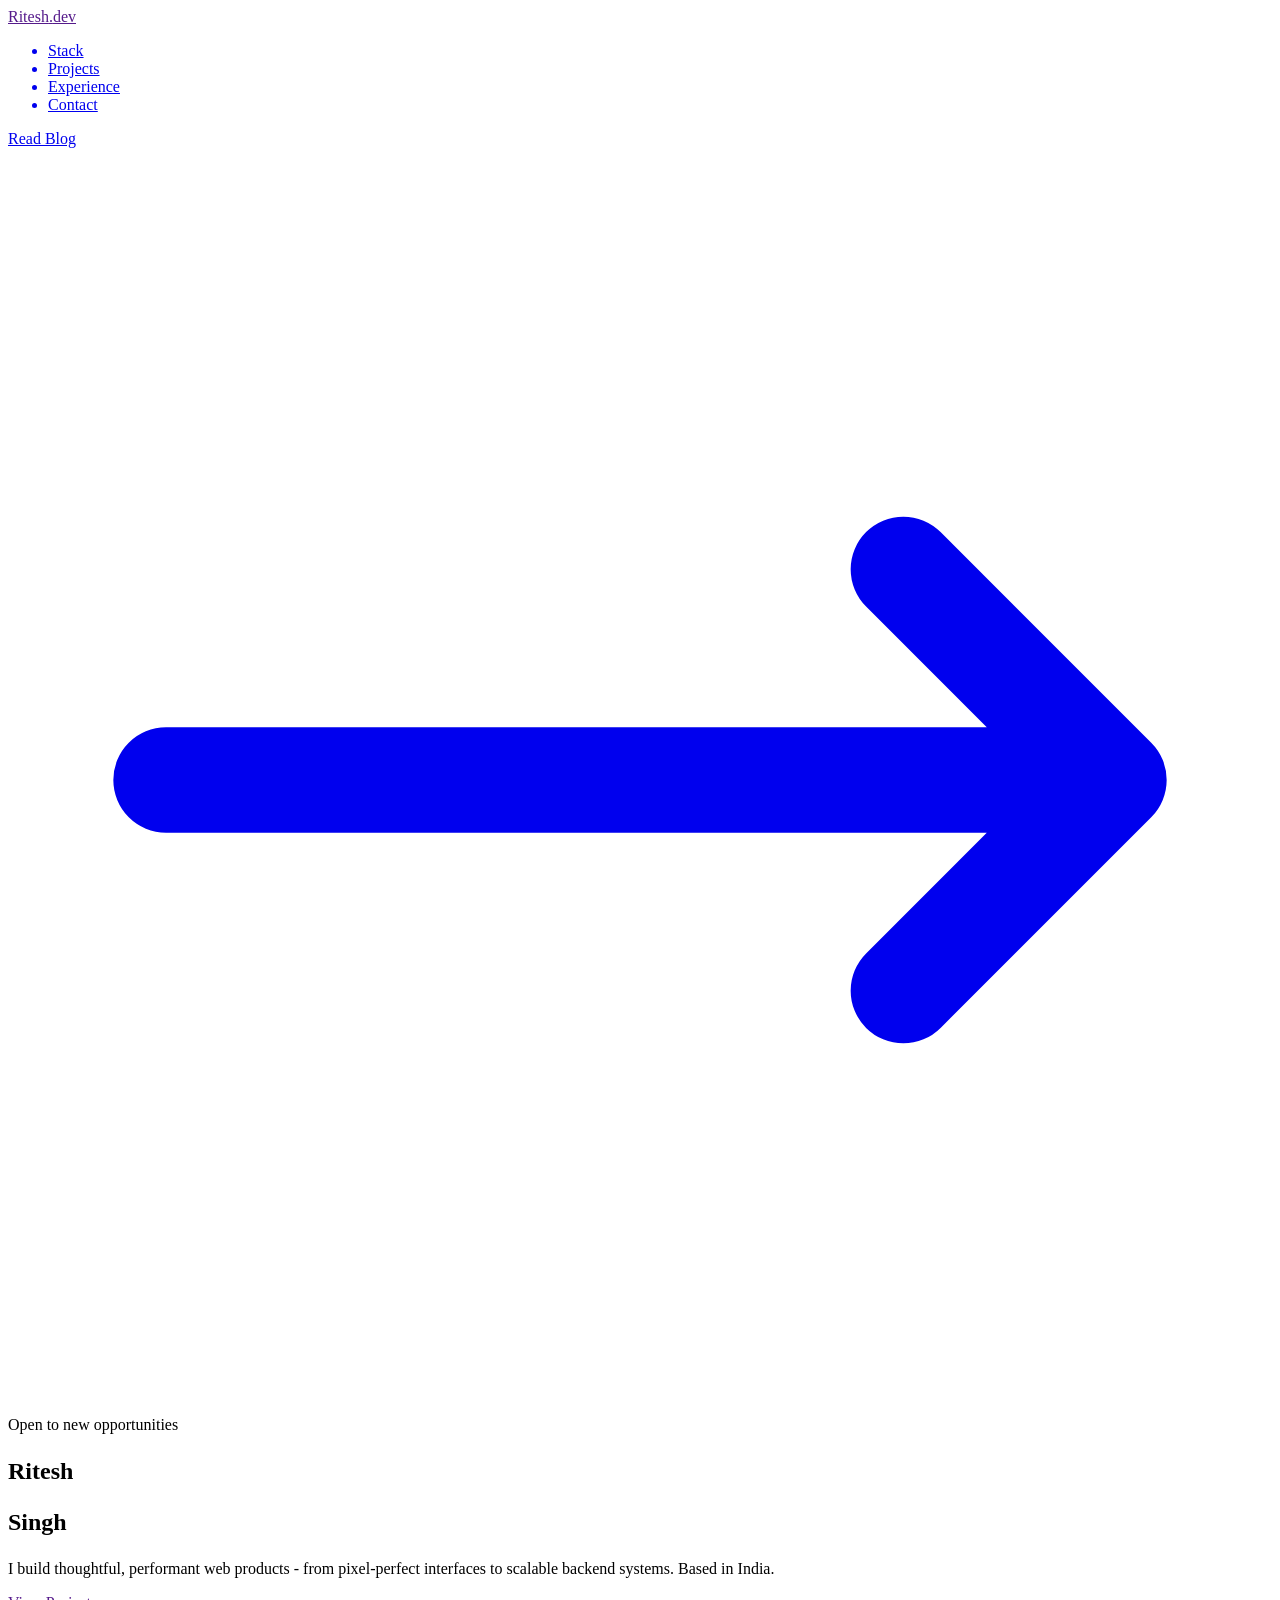
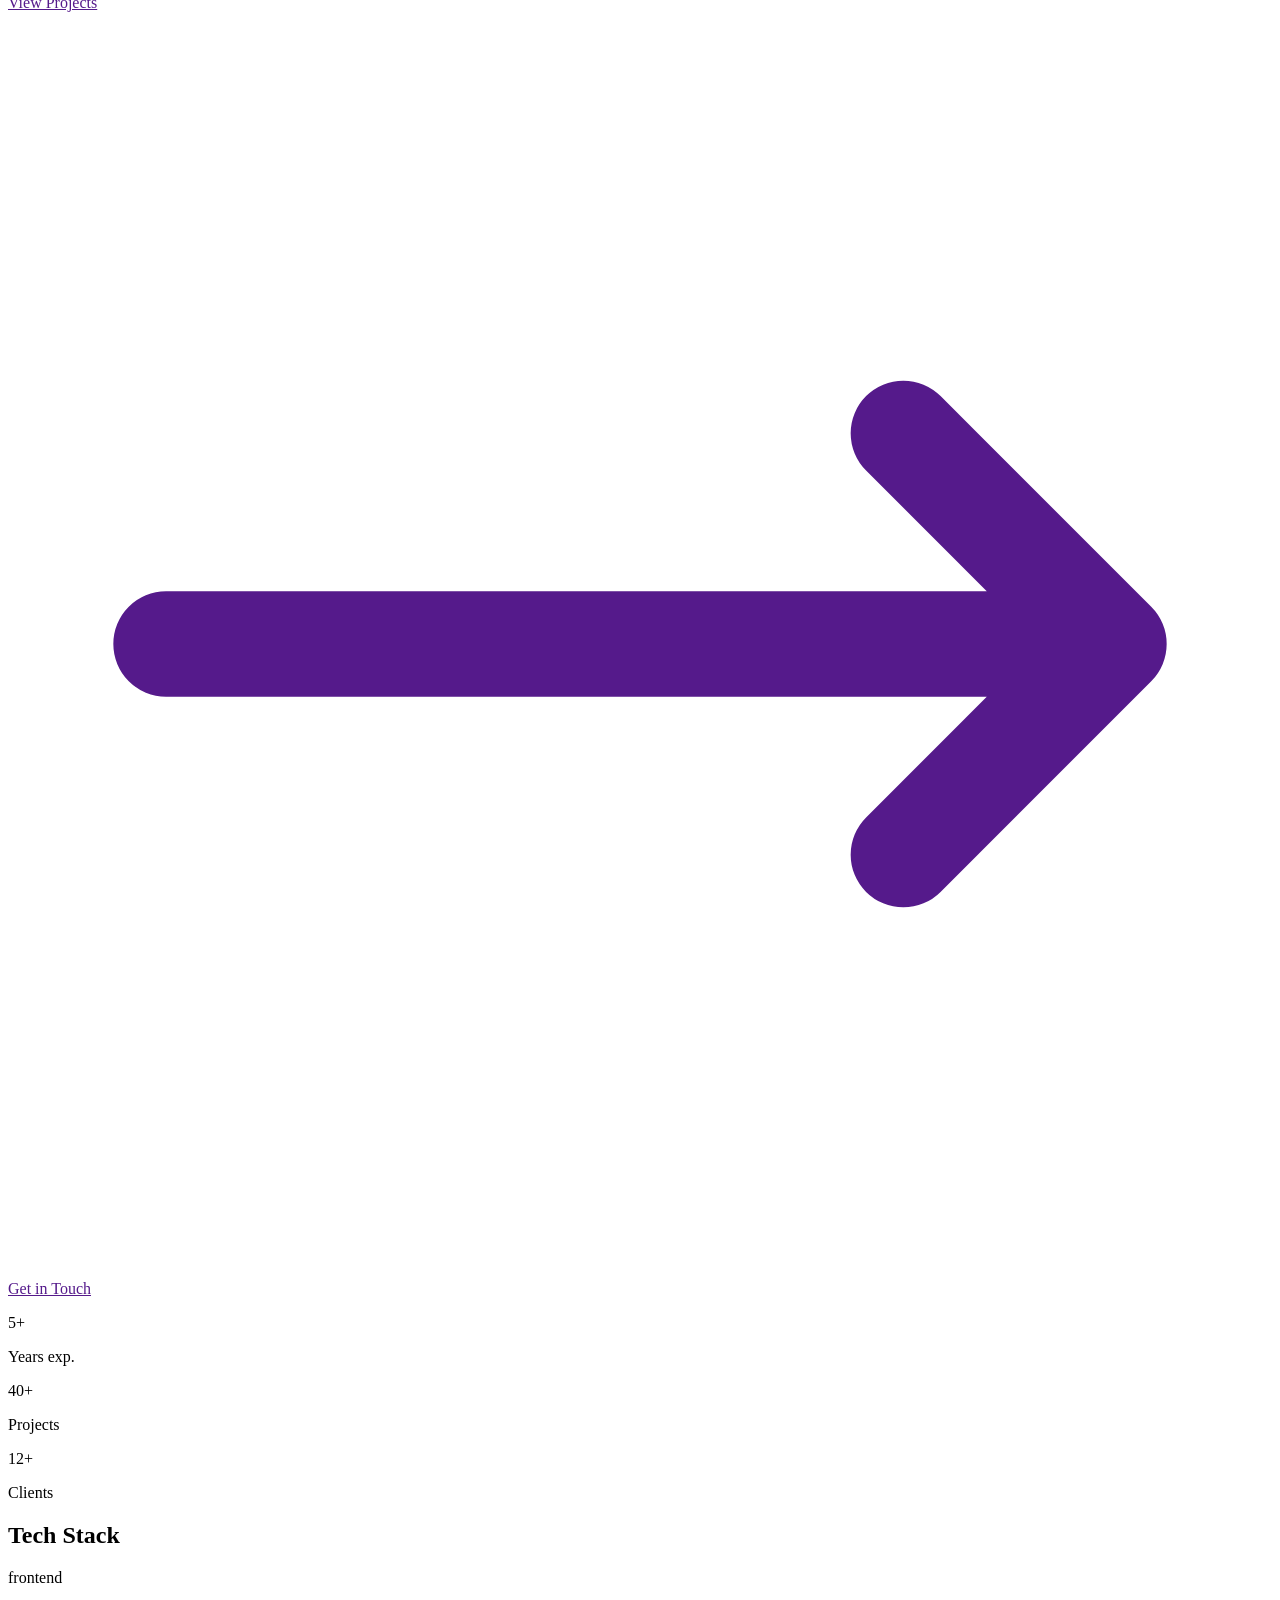
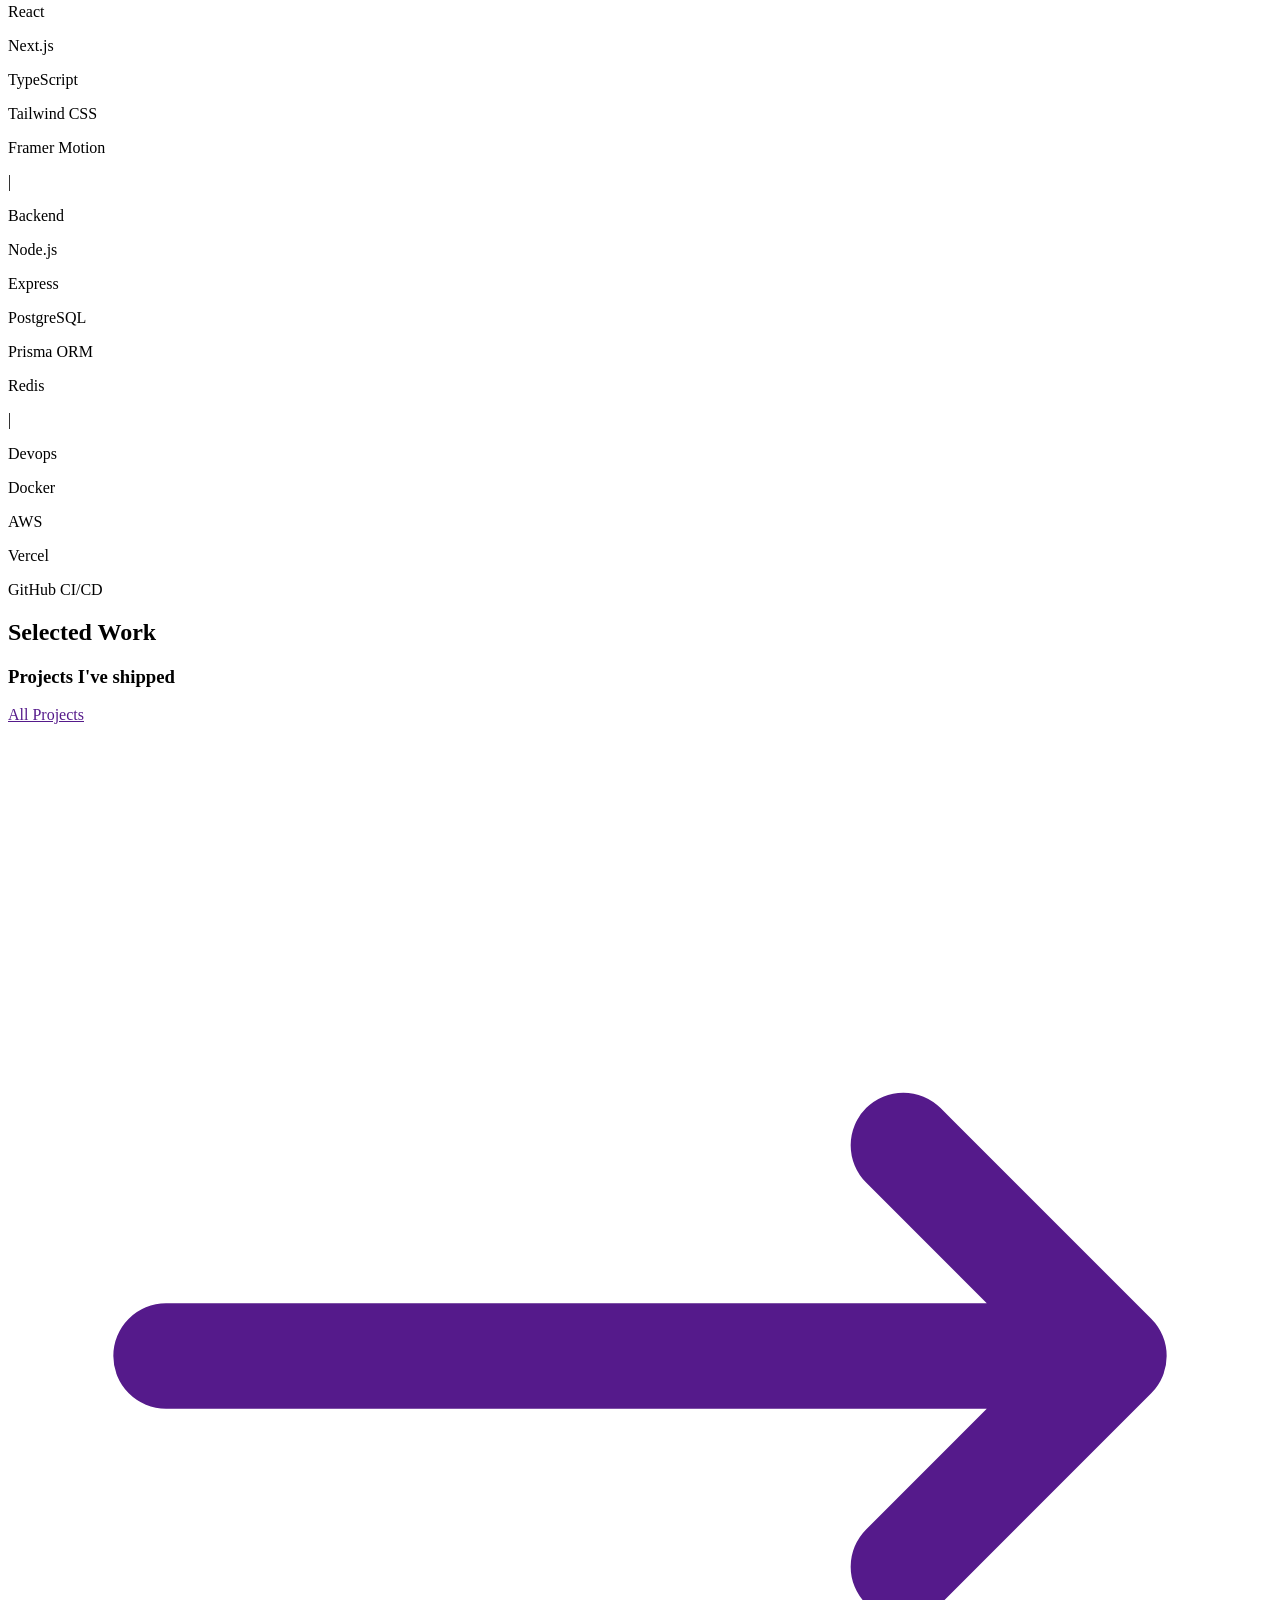
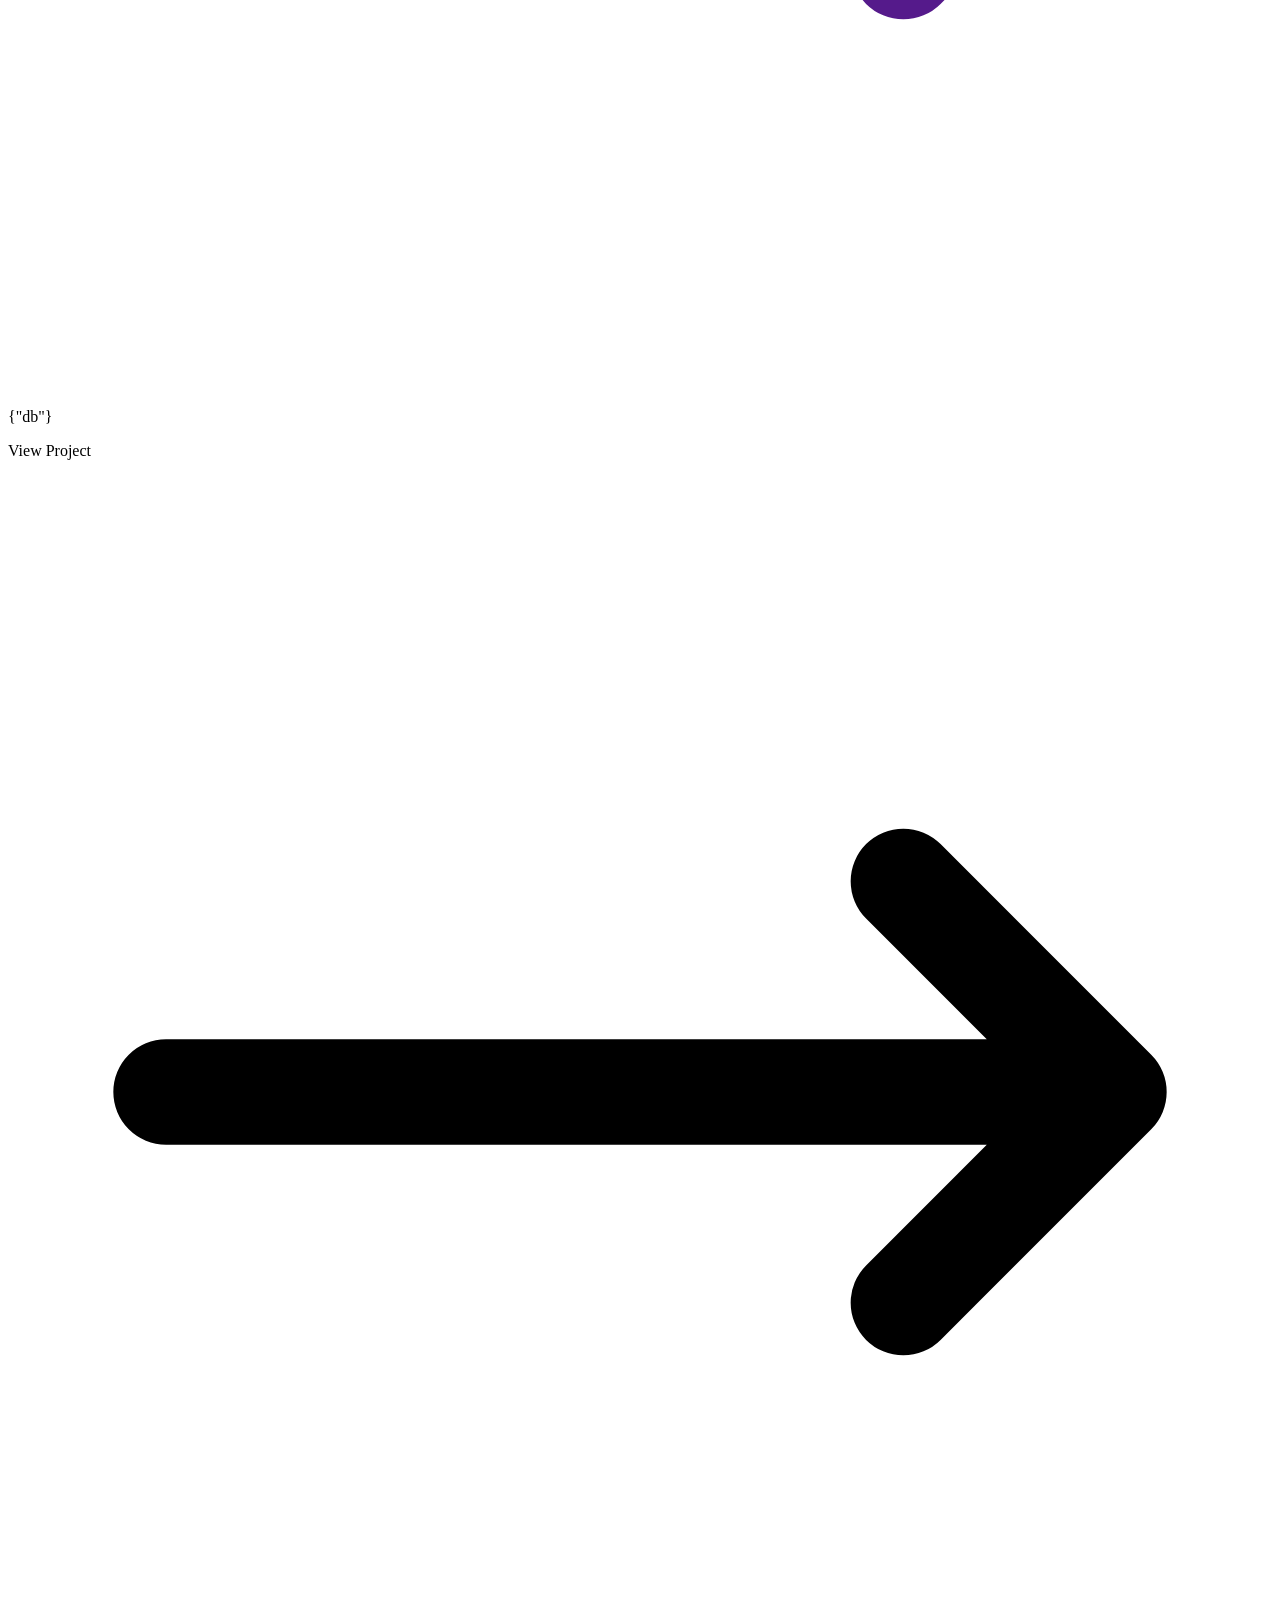
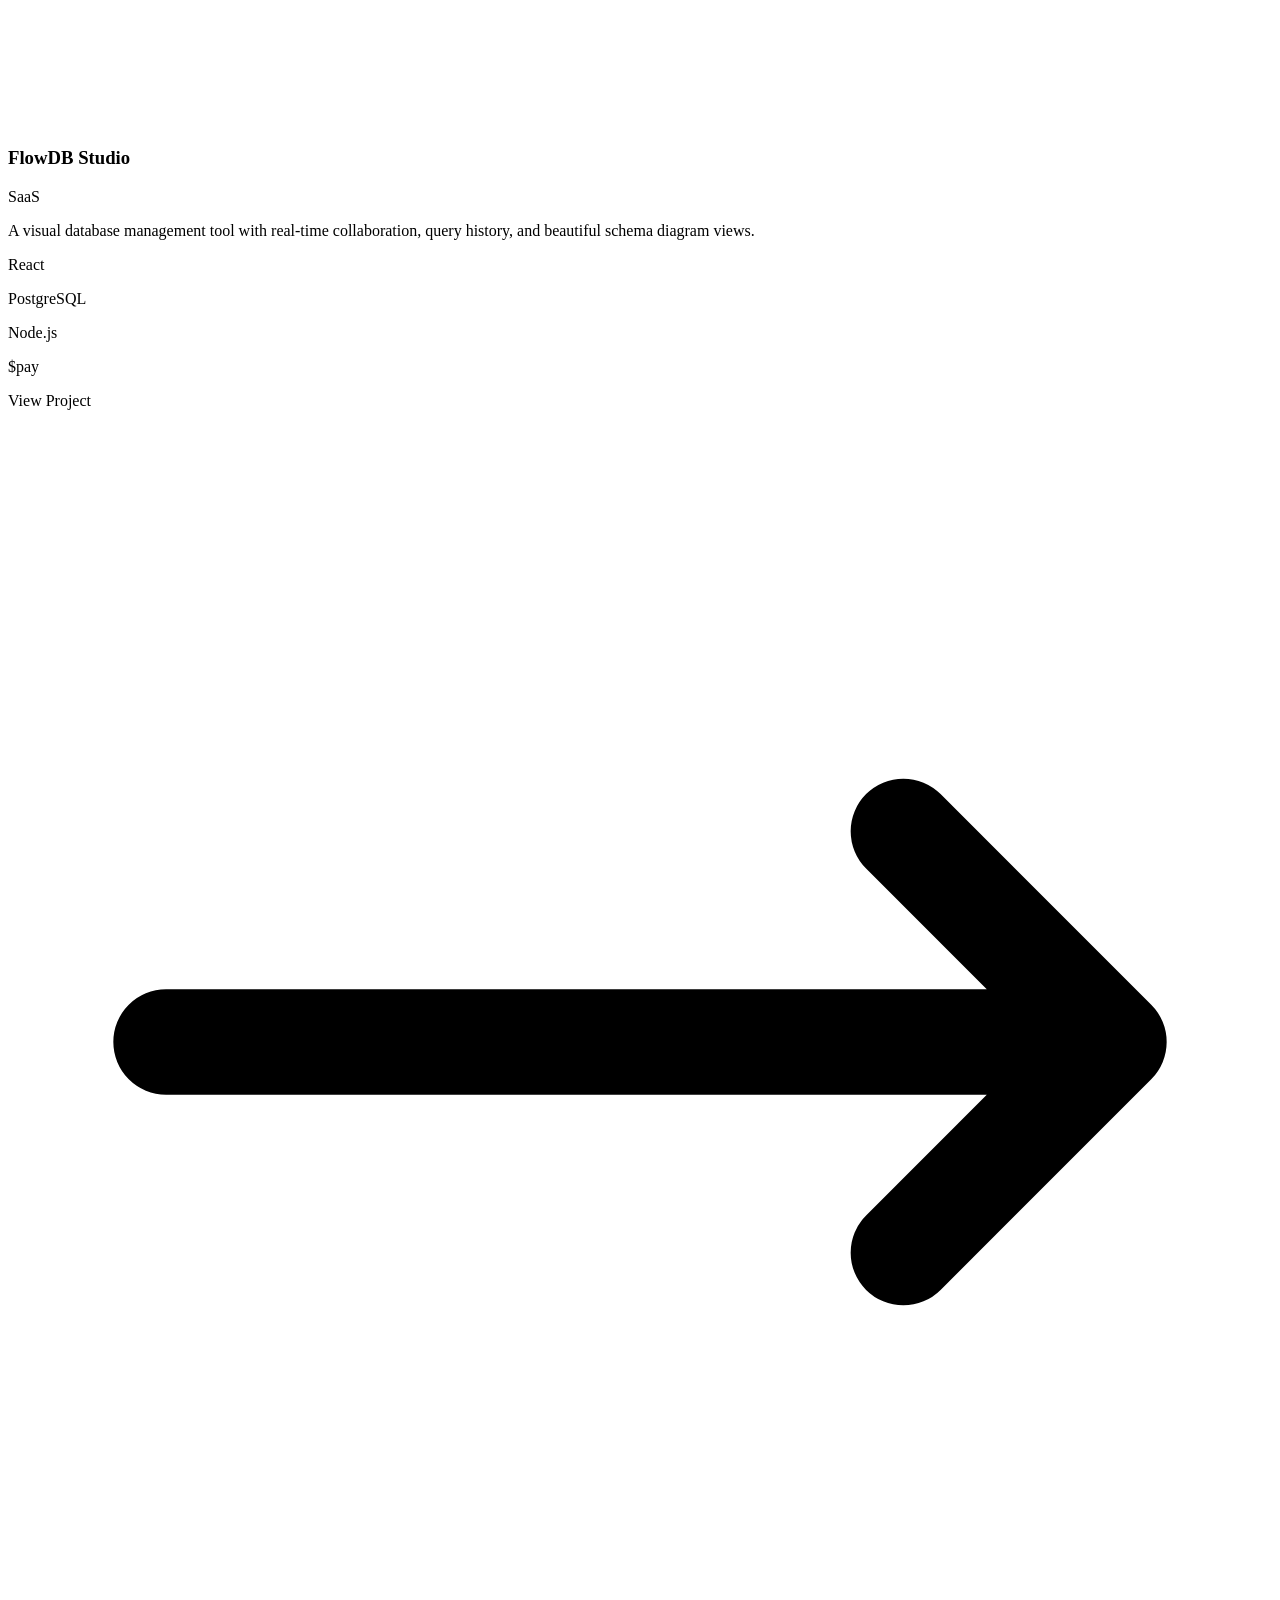
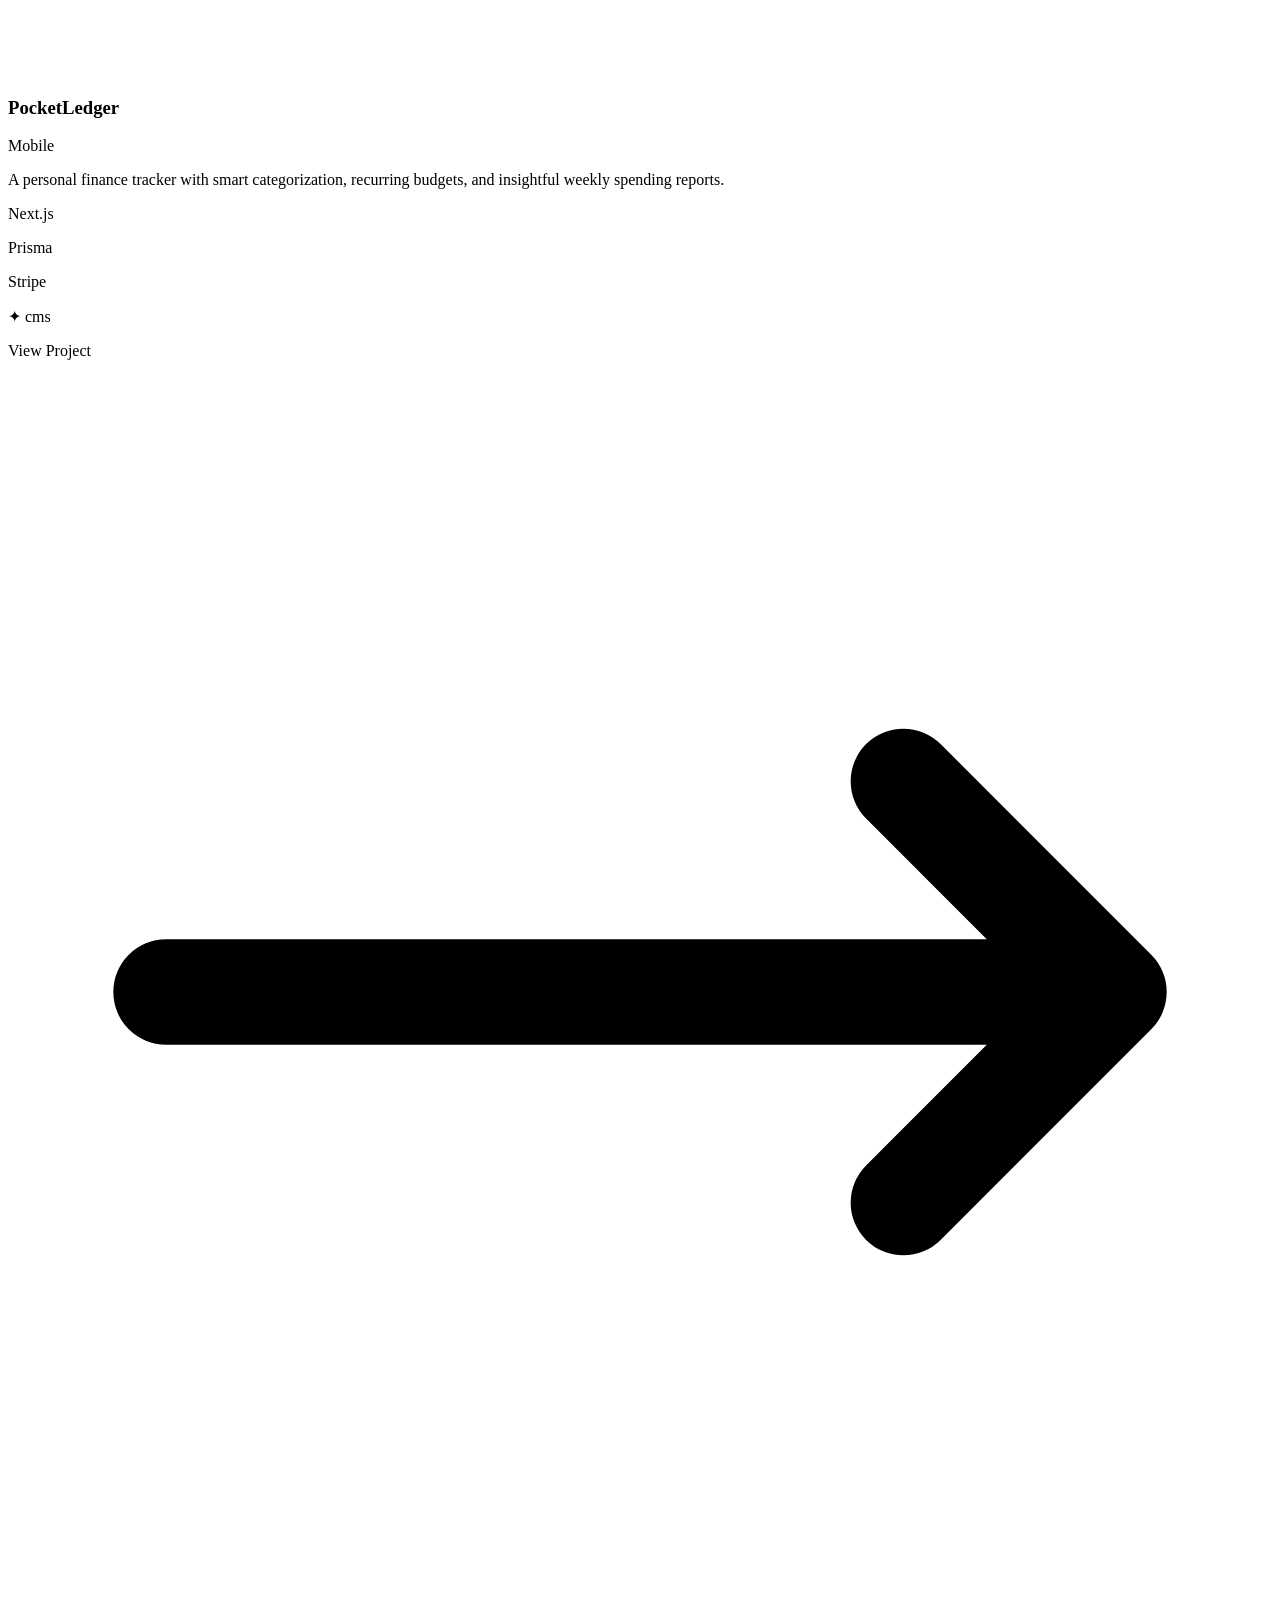
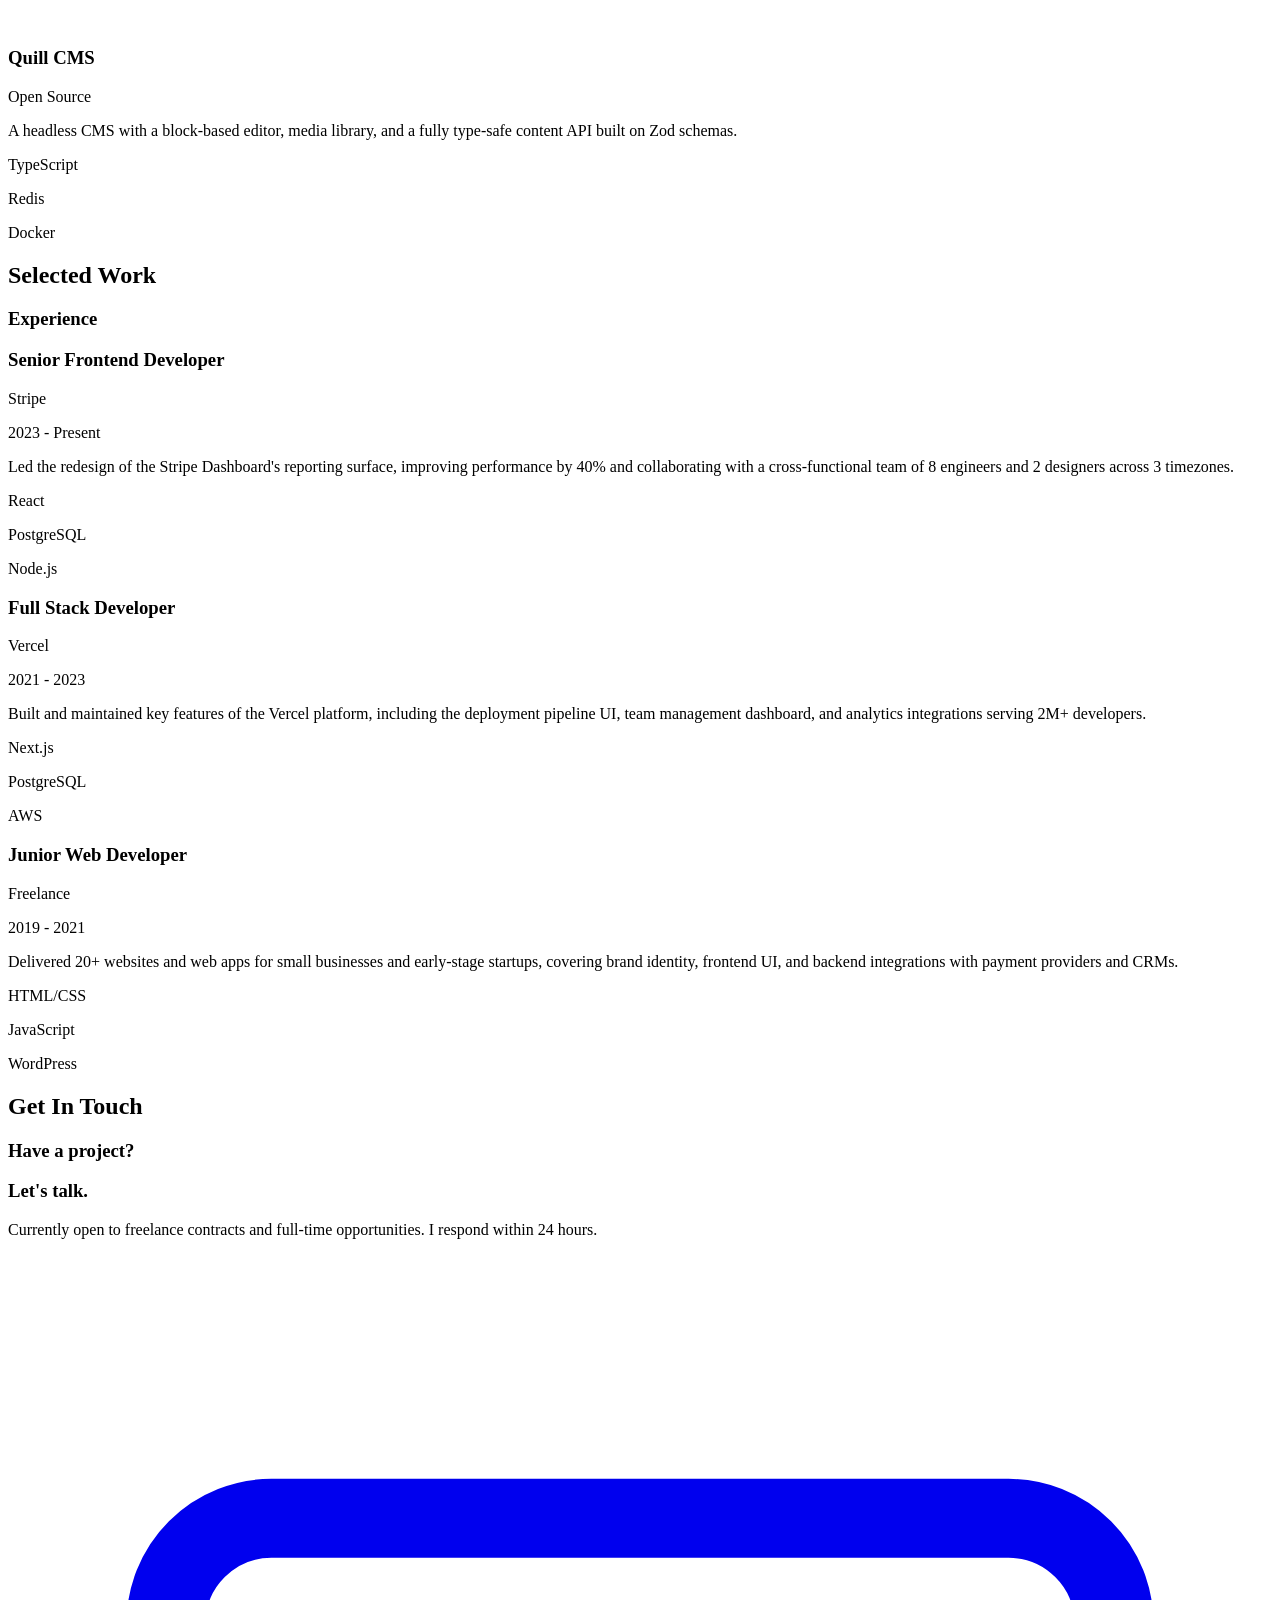
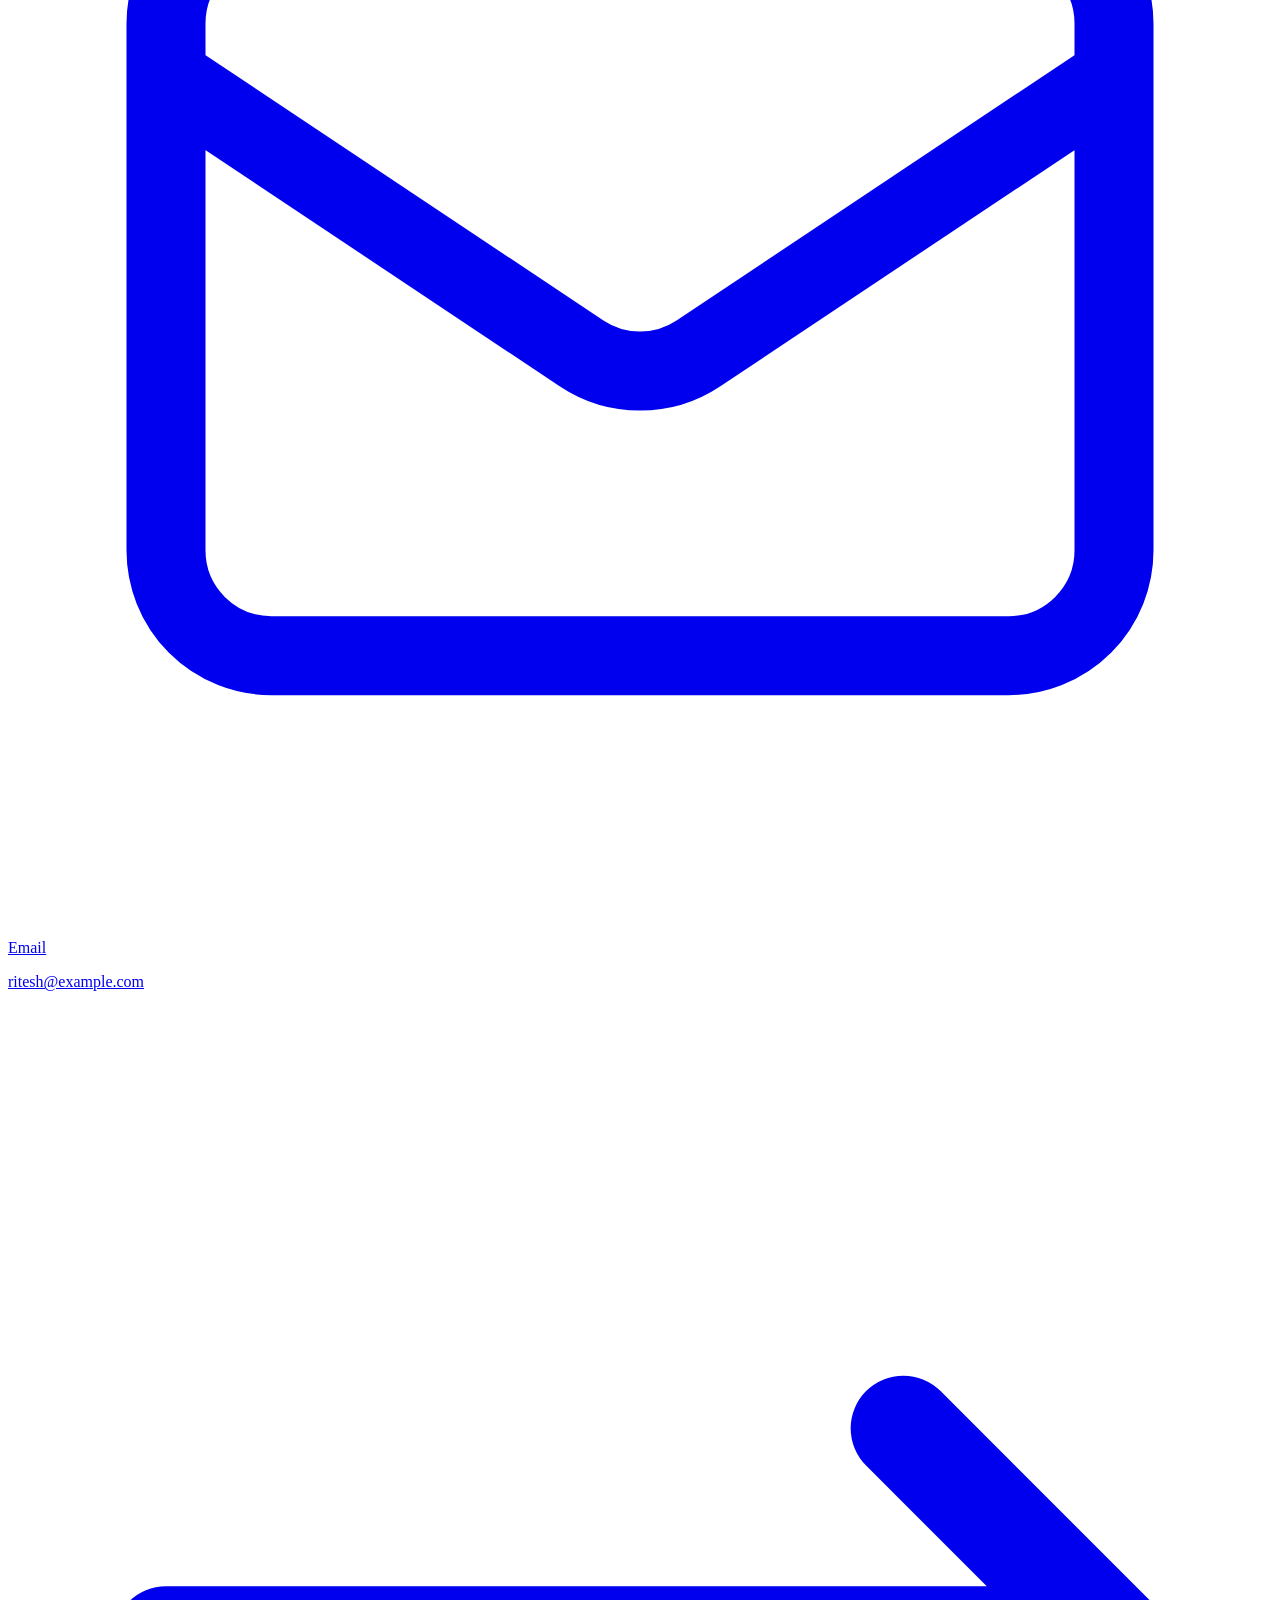
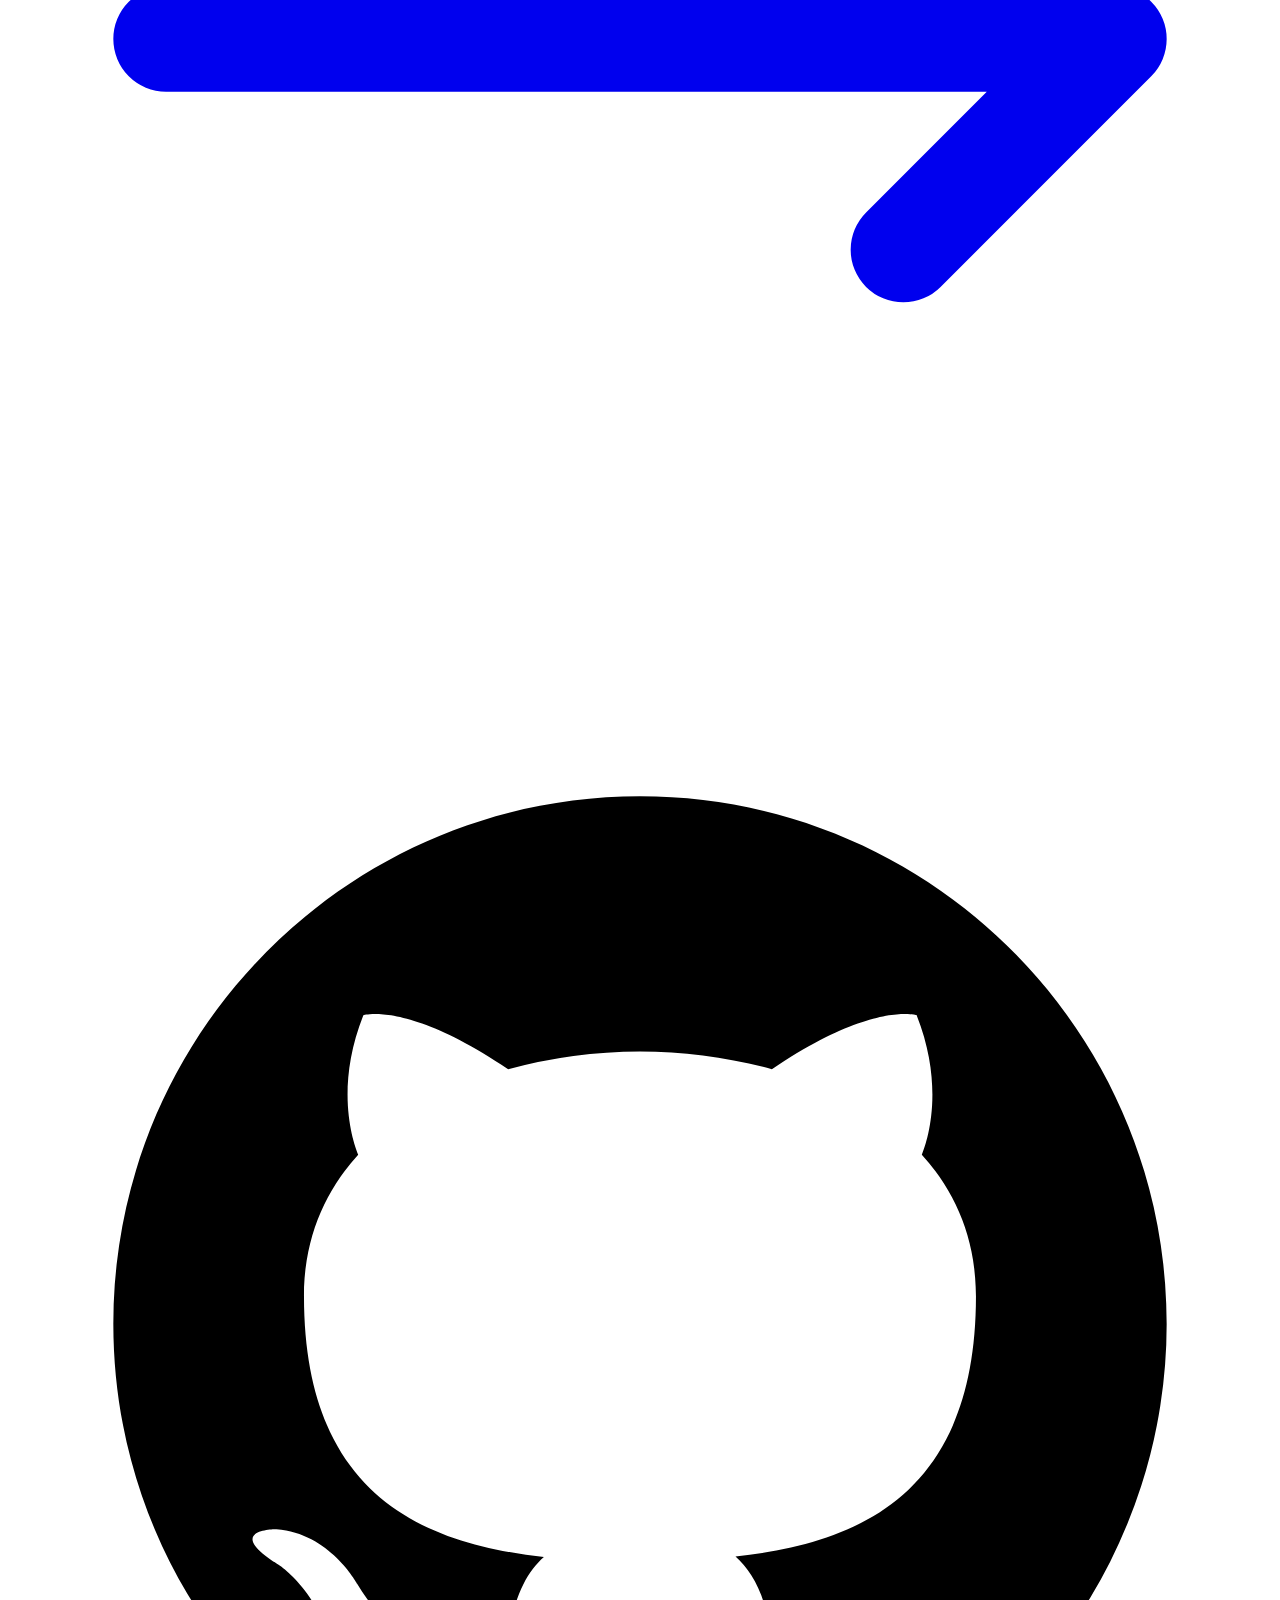
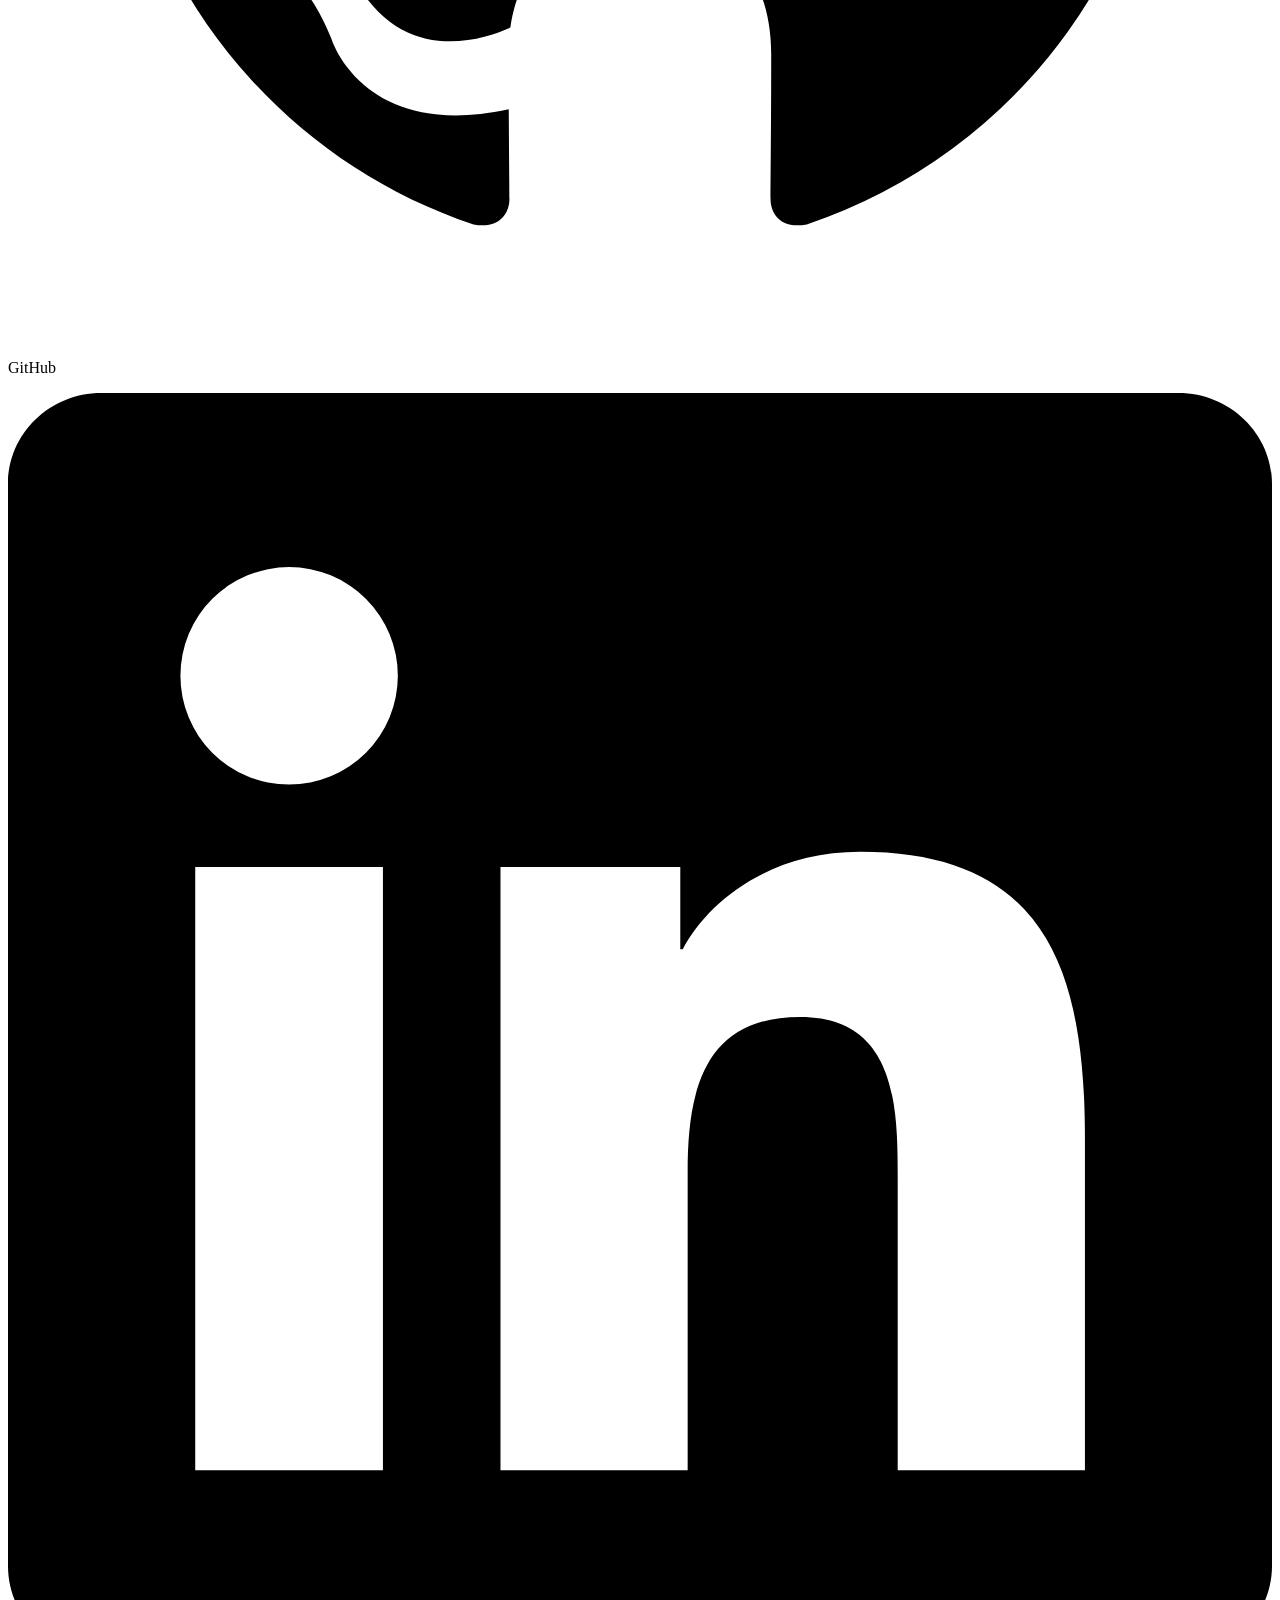
==== index.html @ caf2816a "dynamic porfolio" ====
<!DOCTYPE html>
<html1 lang="en">

    <head>
        <meta charset="UTF-8">
        <meta name="viewport" content="width=device-width, initial-scale=1.0">
        <title>Document</title>
        <link rel="stylesheet" href="output.css">
    </head>

    <body>
        <header class="border-b border-(--border-subtle) fixed inset-x-0 bg-(--navbar-bg) backdrop-blur-xs z-10">
            <nav class="flex justify-between max-w-6xl mx-auto px-6 items-center h-16">
                <a href="">Ritesh<span class="text-amber-400 text-xl">.</span>dev</a>
                <ul class="hidden md:flex items-center gap-6 text-sm text-(--text-3)">
                    <a href="#tech-stack">
                        <li class="cursor-pointer hover:text-(--text-1) transition-all duration-200">Stack</li>
                    </a>
                    <a href="#projects">
                        <li class="cursor-pointer hover:text-(--text-1) transition-all duration-200">Projects</li>
                    </a>
                    <a href="#experience">
                        <li class="cursor-pointer hover:text-(--text-1) transition-all duration-200">Experience</li>
                    </a>
                    <a href="#contact">
                        <li class="cursor-pointer hover:text-(--text-1) transition-all duration-200">Contact</li>
                    </a>

                </ul>

                <a href="blog.html"
                    class="flex items-center text-sm gap-2 text-(--accent) border border-(--accent-border) px-4 py-1.5 rounded-full hover:bg-(--accent-dim) hover:border-(--accent) transition-all duration-200">
                    Read Blog <svg class="w-3.5 h-3.5" fill="none" stroke="currentColor" viewBox="0 0 24 24">
                        <path stroke-linecap="round" stroke-linejoin="round" stroke-width="2"
                            d="M17 8l4 4m0 0l-4 4m4-4H3" />
                    </svg>
                </a>
            </nav>
        </header>

        <section class="min-h-screen pt-16 flex flex-col justify-center items-center">
            <div class="max-w-6xl mx-auto px-6 text-white w-full">

                <div
                    class="inline-flex items-center gap-2 border border-(--border) px-4 py-2 rounded-full text-xs text-(--text-3) mb-10 animate-fade-in-up">
                    <span class="inline-block h-2 w-2 bg-green-400 rounded-full animate-pulse "></span>
                    Open to new opportunities
                </div>

                <h1 class="font-serif text-6xl md:text-8xl lg:text-[7rem] font-bold mb-10 animate-fade-in-up-1">
                    <p class="text-(--text-1)">Ritesh</p>
                    <p class="text-(--text-4)">Singh</p>
                </h1>

                <p class="text-(--text-2) text-lg md:text-xl max-w-xl mb-10 animate-fade-in-up-2">I build thoughtful,
                    performant web products
                    -
                    from pixel-perfect interfaces to scalable backend
                    systems. Based in India.</p>


                <div class="flex gap-5 items-center mb-15 animate-fade-in-up-2">
                    <a href=""
                        class="bg-amber-400 hover:bg-amber-300 text-black text-sm font-medium rounded-full px-6 py-3 flex items-center gap-2 transition-all duration-200">View
                        Projects
                        <svg class="w-3.5 h-3.5" fill="none" stroke="currentColor" viewBox="0 0 24 24">
                            <path stroke-linecap="round" stroke-linejoin="round" stroke-width="2"
                                d="M17 8l4 4m0 0l-4 4m4-4H3" />
                        </svg>
                    </a>
                    <a href="" class=" rounded-full px-6 py-3 border border-(--border) text-(--text-2) text-sm">Get in
                        Touch</a>
                </div>

                <div class="border-t border-(--border) grid grid-cols-3 pt-10 gap-10 max-w-xs animate-fade-in-up-3">
                    <div>
                        <p class="text-3xl font-semibold mb-1 text-(--text-1)">5+</p>
                        <p class="text-xs text-(--text-3)">Years exp.</p>
                    </div>
                    <div>
                        <p class="text-3xl font-semibold mb-1 text-(--text-1)">40+</p>
                        <p class="text-xs text-(--text-3)">Projects</p>
                    </div>
                    <div>
                        <p class="text-3xl font-semibold mb-1 text-(--text-1)">12+</p>
                        <p class="text-xs text-(--text-3)">Clients</p>
                    </div>
                </div>


            </div>
        </section>


        <section id="tech-stack" class="border-t border-(--border) py-20">
            <div class="max-w-6xl mx-auto px-6">
                <h2 class="uppercase text-(--text-3) text-xs tracking-widest mb-4">Tech Stack</h2>

                <div class="flex gap-4 items-center overflow-x-auto pb-5">
                    <p class="text-xs text-(--text-4) text-nowrap">frontend</p>
                    <p
                        class="text-(--text-2) text-sm border border-(--border) px-5 py-2 rounded-full bg-(--surface-solid) hover:text-(--accent) hover:border-(--accent-dim) transition-all duration-200 cursor-default text-nowrap">
                        React</p>
                    <p
                        class="text-(--text-2) text-sm border border-(--border) px-5 py-2 rounded-full bg-(--surface-solid) hover:text-(--accent) hover:border-(--accent-dim) transition-all duration-200 cursor-default text-nowrap">
                        Next.js</p>
                    <p
                        class="text-(--text-2) text-sm border border-(--border) px-5 py-2 rounded-full bg-(--surface-solid) hover:text-(--accent) hover:border-(--accent-dim) transition-all duration-200 cursor-default text-nowrap">
                        TypeScript</p>
                    <p
                        class="text-(--text-2) text-sm border border-(--border) px-5 py-2 rounded-full bg-(--surface-solid) hover:text-(--accent) hover:border-(--accent-dim) transition-all duration-200 cursor-default text-nowrap">
                        Tailwind CSS</p>
                    <p
                        class="text-(--text-2) text-sm border border-(--border) px-5 py-2 rounded-full bg-(--surface-solid) hover:text-(--accent) hover:border-(--accent-dim) transition-all duration-200 cursor-default text-nowrap">
                        Framer Motion</p>
                    <p class="text-xs text-(--text-4)">|</p>
                    <p class="text-xs text-(--text-4)">Backend</p>
                    <p
                        class="text-(--text-2) text-sm border border-(--border) px-5 py-2 rounded-full bg-(--surface-solid) hover:text-(--accent) hover:border-(--accent-dim) transition-all duration-200 cursor-default text-nowrap">
                        Node.js</p>
                    <p
                        class="text-(--text-2) text-sm border border-(--border) px-5 py-2 rounded-full bg-(--surface-solid) hover:text-(--accent) hover:border-(--accent-dim) transition-all duration-200 cursor-default text-nowrap">
                        Express</p>
                    <p
                        class="text-(--text-2) text-sm border border-(--border) px-5 py-2 rounded-full bg-(--surface-solid) hover:text-(--accent) hover:border-(--accent-dim) transition-all duration-200 cursor-default text-nowrap">
                        PostgreSQL</p>
                    <p
                        class="text-(--text-2) text-sm border border-(--border) px-5 py-2 rounded-full bg-(--surface-solid) hover:text-(--accent) hover:border-(--accent-dim) transition-all duration-200 cursor-default text-nowrap">
                        Prisma ORM</p>
                    <p
                        class="text-(--text-2) text-sm border border-(--border) px-5 py-2 rounded-full bg-(--surface-solid) hover:text-(--accent) hover:border-(--accent-dim) transition-all duration-200 cursor-default text-nowrap">
                        Redis</p>
                    <p class="text-xs text-(--text-4)">|</p>
                    <p class="text-xs text-(--text-4) text-nowrap">Devops</p>
                    <p
                        class="text-(--text-2) text-sm border border-(--border) px-5 py-2 rounded-full bg-(--surface-solid) hover:text-(--accent) hover:border-(--accent-dim) transition-all duration-200 cursor-default text-nowrap">
                        Docker</p>
                    <p
                        class="text-(--text-2) text-sm border border-(--border) px-5 py-2 rounded-full bg-(--surface-solid) hover:text-(--accent) hover:border-(--accent-dim) transition-all duration-200 cursor-default text-nowrap">
                        AWS</p>
                    <p
                        class="text-(--text-2) text-sm border border-(--border) px-5 py-2 rounded-full bg-(--surface-solid) hover:text-(--accent) hover:border-(--accent-dim) transition-all duration-200 cursor-default text-nowrap">
                        Vercel</p>
                    <p
                        class="text-(--text-2) text-sm border border-(--border) px-5 py-2 rounded-full bg-(--surface-solid) hover:text-(--accent) hover:border-(--accent-dim) transition-all duration-200 cursor-default text-nowrap">
                        GitHub CI/CD</p>
                </div>
            </div>
        </section>


        <section id="projects" class="border-t border-(--border) py-20">
            <div class="max-w-6xl mx-auto px-6">
                <h2 class="uppercase text-(--text-3) text-xs tracking-widest mb-4">Selected Work</h2>

                <div class="flex justify-between mb-10">
                    <h3 class="font-serif text-2xl">Projects I've shipped</h3>
                    <a href=""
                        class="flex items-center gap-2 text-xs text-(--text-4) hover:text-(--accent) transition-all duration-200">All
                        Projects <svg class="w-3.5 h-3.5" fill="none" stroke="currentColor" viewBox="0 0 24 24">
                            <path stroke-linecap="round" stroke-linejoin="round" stroke-width="2"
                                d="M17 8l4 4m0 0l-4 4m4-4H3" />
                        </svg></a>

                </div>

                <div class="grid grid-cols-1 gap-5 md:grid-cols-2 lg:grid-cols-3">

                    <article
                        class="group border border-(--border) rounded-2xl overflow-hidden hover:-translate-y-1.5 transition-all duration-300 hover:border-white/30">
                        <div
                            class="relative aspect-video flex items-center justify-center bg-linear-to-br from-blue-950 via-slate-900 to-neutral-900">
                            <p class="text-3xl font-mono text-blue-800/50 font-bold">{"db"}</p>

                            <div
                                class="absolute bg-black/0 inset-0 group-hover:bg-black/35 flex justify-center items-center transition-all duration-400">
                                <p
                                    class=" opacity-0 border  border-white/20 rounded-full px-3 py-1.5 group-hover:opacity-100  flex items-center gap-2 bg-white/10 text-xs backdrop-blur-2xl">
                                    View Project <svg class="w-3.5 h-3.5" fill="none" stroke="currentColor"
                                        viewBox="0 0 24 24">
                                        <path stroke-linecap="round" stroke-linejoin="round" stroke-width="2"
                                            d="M17 8l4 4m0 0l-4 4m4-4H3" />
                                    </svg>
                                </p>
                            </div>
                        </div>

                        <div class="p-5">
                            <div class="flex justify-between mb-3">
                                <h3>FlowDB Studio</h3>
                                <p
                                    class="text-xs border border-blue-300/50 px-2 py-1 text-blue-400 rounded-full bg-blue-400/20">
                                    SaaS</p>
                            </div>

                            <p class="mb-3 text-sm text-(--text-3)">A visual database management tool with real-time
                                collaboration, query history, and
                                beautiful schema diagram views.</p>

                            <div class="flex gap-2 flex-wrap">
                                <p
                                    class="text-sm text-(--text-3) px-2 py-0.5 border border-(--border) rounded bg-(--surface-solid)">
                                    React</p>
                                <p
                                    class="text-sm text-(--text-3) px-2 py-0.5 border border-(--border) rounded bg-(--surface-solid)">
                                    PostgreSQL</p>
                                <p
                                    class="text-sm text-(--text-3) px-2 py-0.5 border border-(--border) rounded bg-(--surface-solid)">
                                    Node.js</p>
                            </div>

                        </div>
                    </article>

                    <article
                        class="group border border-(--border) rounded-2xl overflow-hidden hover:-translate-y-1.5 transition-all duration-300 hover:border-white/30">
                        <div
                            class="relative aspect-video flex items-center justify-center bg-linear-to-br from-emerald-950 via-teal-900/40 to-neutral-900">
                            <p class="text-3xl font-mono text-emerald-800/50 font-bold">$pay</p>

                            <div
                                class="absolute bg-black/0 inset-0 group-hover:bg-black/35 flex justify-center items-center transition-all duration-400">
                                <p
                                    class=" opacity-0 border  border-white/20 rounded-full px-3 py-1.5 group-hover:opacity-100  flex items-center gap-2 bg-white/10 text-xs backdrop-blur-2xl">
                                    View Project <svg class="w-3.5 h-3.5" fill="none" stroke="currentColor"
                                        viewBox="0 0 24 24">
                                        <path stroke-linecap="round" stroke-linejoin="round" stroke-width="2"
                                            d="M17 8l4 4m0 0l-4 4m4-4H3" />
                                    </svg>
                                </p>
                            </div>
                        </div>

                        <div class="p-5">
                            <div class="flex justify-between mb-3">
                                <h3>PocketLedger</h3>
                                <p
                                    class="text-xs border border-blue-300/50 px-2 py-1 text-blue-400 rounded-full bg-blue-400/20">
                                    Mobile</p>
                            </div>

                            <p class="mb-3 text-sm text-(--text-3)">A personal finance tracker with smart
                                categorization, recurring budgets, and insightful weekly spending reports.</p>

                            <div class="flex gap-2 flex-wrap">
                                <p
                                    class="text-sm text-(--text-3) px-2 py-0.5 border border-(--border) rounded bg-(--surface-solid)">
                                    Next.js
                                </p>
                                <p
                                    class="text-sm text-(--text-3) px-2 py-0.5 border border-(--border) rounded bg-(--surface-solid)">
                                    Prisma
                                </p>
                                <p
                                    class="text-sm text-(--text-3) px-2 py-0.5 border border-(--border) rounded bg-(--surface-solid)">
                                    Stripe</p>
                            </div>

                        </div>
                    </article>



                    <article
                        class="group border border-(--border) rounded-2xl overflow-hidden hover:-translate-y-1.5 transition-all duration-300 hover:border-white/30 md:col-span-2 lg:col-span-1">
                        <div
                            class="relative aspect-video flex items-center justify-center bg-linear-to-br from-violet-950 via-purple-900/30 to-neutral-900">
                            <p class="text-3xl font-mono text-violet-800/50 font-bold">✦ cms</p>

                            <div
                                class="absolute bg-black/0 inset-0 group-hover:bg-black/35 flex justify-center items-center transition-all duration-400">
                                <p
                                    class=" opacity-0 border  border-white/20 rounded-full px-3 py-1.5 group-hover:opacity-100  flex items-center gap-2 bg-white/10 text-xs backdrop-blur-2xl">
                                    View Project <svg class="w-3.5 h-3.5" fill="none" stroke="currentColor"
                                        viewBox="0 0 24 24">
                                        <path stroke-linecap="round" stroke-linejoin="round" stroke-width="2"
                                            d="M17 8l4 4m0 0l-4 4m4-4H3" />
                                    </svg>
                                </p>
                            </div>
                        </div>

                        <div class="p-5">
                            <div class="flex justify-between mb-3">
                                <h3>Quill CMS
                                </h3>
                                <p
                                    class="text-xs border border-blue-300/50 px-2 py-1 text-blue-400 rounded-full bg-blue-400/20">
                                    Open Source
                                </p>
                            </div>

                            <p class="mb-3 text-sm text-(--text-3)">A headless CMS with a block-based editor, media
                                library, and a fully type-safe content API built on Zod schemas.
                            </p>

                            <div class="flex gap-2 flex-wrap">
                                <p
                                    class="text-sm text-(--text-3) px-2 py-0.5 border border-(--border) rounded bg-(--surface-solid)">
                                    TypeScript
                                </p>
                                <p
                                    class="text-sm text-(--text-3) px-2 py-0.5 border border-(--border) rounded bg-(--surface-solid)">
                                    Redis
                                </p>
                                <p
                                    class="text-sm text-(--text-3) px-2 py-0.5 border border-(--border) rounded bg-(--surface-solid)">
                                    Docker</p>
                            </div>

                        </div>
                    </article>

                </div>
            </div>
        </section>

        <section id="experience" class="border-t border-(--border) py-20">
            <div class="max-w-6xl mx-auto px-6">
                <h2 class="uppercase text-(--text-3) text-xs tracking-widest mb-4">Selected Work</h2>
                <h3 class="font-serif text-2xl mb-10">Experience</h3>

                <div class="border-l border-(--border)">
                    <div class="relative mb-8">
                        <div
                            class="-left-1.5 top-2 absolute border-2 border-(--accent) rounded-full w-3 h-3 bg-(--surface)">
                        </div>

                        <div class="pl-12">
                            <div class="flex flex-col md:flex-row justify-between mb-3 gap-2">
                                <div>
                                    <h3>Senior Frontend Developer</h3>
                                    <p class="font-light text-(--text-2) text-sm">Stripe</p>
                                </div>

                                <p class="text-xs font-mono text-(--text-4)">
                                    2023 - Present</p>
                            </div>


                            <p class="mb-3 text-sm text-(--text-3) max-w-xl">Led the redesign of the Stripe Dashboard's
                                reporting surface, improving performance by 40% and collaborating with a
                                cross-functional team of 8 engineers and 2 designers across 3 timezones.</p>

                            <div class="flex gap-2 flex-wrap">
                                <p
                                    class="text-sm text-(--text-3) px-2 py-0.5 border border-(--border) rounded bg-(--surface-solid)">
                                    React</p>
                                <p
                                    class="text-sm text-(--text-3) px-2 py-0.5 border border-(--border) rounded bg-(--surface-solid)">
                                    PostgreSQL</p>
                                <p
                                    class="text-sm text-(--text-3) px-2 py-0.5 border border-(--border) rounded bg-(--surface-solid)">
                                    Node.js</p>
                            </div>

                        </div>
                    </div>

                    <div class="relative mb-8">
                        <div
                            class="-left-1.5 top-2 absolute border-2 border-(--border) rounded-full w-3 h-3 bg-(--surface)">
                        </div>

                        <div class="pl-12">
                            <div class="flex flex-col md:flex-row justify-between mb-3 gap-2">
                                <div>
                                    <h3>Full Stack Developer</h3>
                                    <p class="font-light text-(--text-2) text-sm">Vercel</p>
                                </div>

                                <p class="text-xs font-mono text-(--text-4)">
                                    2021 - 2023</p>
                            </div>


                            <p class="mb-3 text-sm text-(--text-3) max-w-xl">Built and maintained key features of the
                                Vercel platform, including the deployment pipeline UI, team management dashboard, and
                                analytics integrations serving 2M+ developers.</p>

                            <div class="flex gap-2 flex-wrap">
                                <p
                                    class="text-sm text-(--text-3) px-2 py-0.5 border border-(--border) rounded bg-(--surface-solid)">
                                    Next.js
                                </p>
                                <p
                                    class="text-sm text-(--text-3) px-2 py-0.5 border border-(--border) rounded bg-(--surface-solid)">
                                    PostgreSQL</p>
                                <p
                                    class="text-sm text-(--text-3) px-2 py-0.5 border border-(--border) rounded bg-(--surface-solid)">
                                    AWS</p>
                            </div>

                        </div>
                    </div>

                    <div class="relative mb-8">
                        <div
                            class="-left-1.5 top-2 absolute border-2 border-(--border) rounded-full w-3 h-3 bg-(--surface)">
                        </div>

                        <div class="pl-12">
                            <div class="flex flex-col md:flex-row justify-between mb-3 gap-2">
                                <div>
                                    <h3>Junior Web Developer</h3>
                                    <p class="font-light text-(--text-2) text-sm">Freelance</p>
                                </div>

                                <p class="text-xs font-mono text-(--text-4)">
                                    2019 - 2021</p>
                            </div>


                            <p class="mb-3 text-sm text-(--text-3) max-w-xl">Delivered 20+ websites and web apps for
                                small businesses and early-stage startups, covering brand identity, frontend UI, and
                                backend integrations with payment providers and CRMs.

                            </p>

                            <div class="flex gap-2 flex-wrap">
                                <p
                                    class="text-sm text-(--text-3) px-2 py-0.5 border border-(--border) rounded bg-(--surface-solid)">
                                    HTML/CSS
                                </p>
                                <p
                                    class="text-sm text-(--text-3) px-2 py-0.5 border border-(--border) rounded bg-(--surface-solid)">
                                    JavaScript
                                </p>
                                <p
                                    class="text-sm text-(--text-3) px-2 py-0.5 border border-(--border) rounded bg-(--surface-solid)">
                                    WordPress</p>
                            </div>

                        </div>
                    </div>
                </div>
            </div>
        </section>

        <section id="contact" class="border-t border-(--border) py-20">
            <div class="max-w-6xl mx-auto px-6">
                <h2 class="uppercase text-(--text-3) text-xs tracking-widest mb-4">Get In Touch</h2>

                <div class="flex flex-col gap-10 md:flex-row justify-between">

                    <div class="flex-1">
                        <h3 class="font-serif text-3xl">Have a project?</h3>
                        <h3 class="font-serif text-3xl font-extralight mb-5 text-(--text-4)">Let's talk.</h3>
                        <p class="text-sm text-(--text-3) max-w-sm">Currently open to freelance contracts and full-time
                            opportunities. I respond within 24 hours.</p>
                    </div>

                    <div class=" flex-1 md:max-w-sm">
                        <a href="mailto:nishant@example.com"
                            class="flex border border-(--border) rounded-xl bg-(--surface-solid)  p-3 items-center gap-3 ">
                            <svg class="w-10 h-10 text-(--accent) bg-(--accent-dim) p-2 rounded-lg border border-(--accent-border)"
                                fill="none" stroke="currentColor" viewBox="0 0 24 24">
                                <path stroke-linecap="round" stroke-linejoin="round" stroke-width="1.5"
                                    d="M3 8l7.89 5.26a2 2 0 002.22 0L21 8M5 19h14a2 2 0 002-2V7a2 2 0 00-2-2H5a2 2 0 00-2 2v10a2 2 0 002 2z" />
                            </svg>
                            <div class="flex-1 text-sm">
                                <p class="text-(--text-4)">Email</p>
                                <p class="text-(--text-1)">ritesh@example.com</p>
                            </div>

                            <svg class="w-3.5 h-3.5 text-(--text-3)" fill="none" stroke="currentColor"
                                viewBox="0 0 24 24">
                                <path stroke-linecap="round" stroke-linejoin="round" stroke-width="2"
                                    d="M17 8l4 4m0 0l-4 4m4-4H3" />
                            </svg>


                        </a>

                        <div class="mt-3 flex gap-4">
                            <p
                                class="flex flex-1 items-center gap-2 border border-(--border) px-3 py-2 rounded-xl text-(--text-3) font-light justify-center bg-(--surface-solid) ">
                                <svg class="w-4 h-4" fill="currentColor" viewBox="0 0 24 24">
                                    <path
                                        d="M12 2C6.477 2 2 6.484 2 12.017c0 4.425 2.865 8.18 6.839 9.504.5.092.682-.217.682-.483 0-.237-.008-.868-.013-1.703-2.782.605-3.369-1.343-3.369-1.343-.454-1.158-1.11-1.466-1.11-1.466-.908-.62.069-.608.069-.608 1.003.07 1.531 1.032 1.531 1.032.892 1.53 2.341 1.088 2.91.832.092-.647.35-1.088.636-1.338-2.22-.253-4.555-1.113-4.555-4.951 0-1.093.39-1.988 1.029-2.688-.103-.253-.446-1.272.098-2.65 0 0 .84-.27 2.75 1.026A9.564 9.564 0 0112 6.844c.85.004 1.705.115 2.504.337 1.909-1.296 2.747-1.027 2.747-1.027.546 1.379.202 2.398.1 2.651.64.7 1.028 1.595 1.028 2.688 0 3.848-2.339 4.695-4.566 4.942.359.31.678.921.678 1.856 0 1.338-.012 2.419-.012 2.747 0 .268.18.58.688.482A10.019 10.019 0 0022 12.017C22 6.484 17.522 2 12 2z" />
                                </svg>
                                GitHub
                            </p>

                            <p
                                class="flex flex-1 items-center gap-2 border border-(--border) px-3 py-2 rounded-xl text-(--text-3) font-light justify-center bg-(--surface-solid) ">
                              <svg class="w-4 h-4" fill="currentColor" viewBox="0 0 24 24"><path d="M20.447 20.452h-3.554v-5.569c0-1.328-.027-3.037-1.852-3.037-1.853 0-2.136 1.445-2.136 2.939v5.667H9.351V9h3.414v1.561h.046c.477-.9 1.637-1.85 3.37-1.85 3.601 0 4.267 2.37 4.267 5.455v6.286zM5.337 7.433a2.062 2.062 0 01-2.063-2.065 2.064 2.064 0 112.063 2.065zm1.782 13.019H3.555V9h3.564v11.452zM22.225 0H1.771C.792 0 0 .774 0 1.729v20.542C0 23.227.792 24 1.771 24h20.451C23.2 24 24 23.227 24 22.271V1.729C24 .774 23.2 0 22.222 0h.003z"/></svg>
                                LinkedIn
                            </p>

                            <p
                                class="flex flex-1 items-center gap-2 border border-(--border) px-3 py-2 rounded-xl text-(--text-3) font-light justify-center bg-(--surface-solid) ">
                                <svg class="w-4 h-4" fill="currentColor" viewBox="0 0 24 24"><path d="M18.244 2.25h3.308l-7.227 8.26 8.502 11.24H16.17l-4.714-6.231-5.401 6.231H2.736l7.73-8.835L1.254 2.25H8.08l4.259 5.63 5.905-5.63zm-1.161 17.52h1.833L7.084 4.126H5.117z"/></svg>

                                Twitter
                            </p>




                        </div>
                    </div>
                </div>

            </div>
        </section>

        <footer class="border-t border-(--border) py-10">
            <div class=" flex justify-center px-6 text-xs text-(--text-4)">
                © 2024 Nishant Saini. All rights reserved.
            </div>
        </footer>
    </body>
</html1
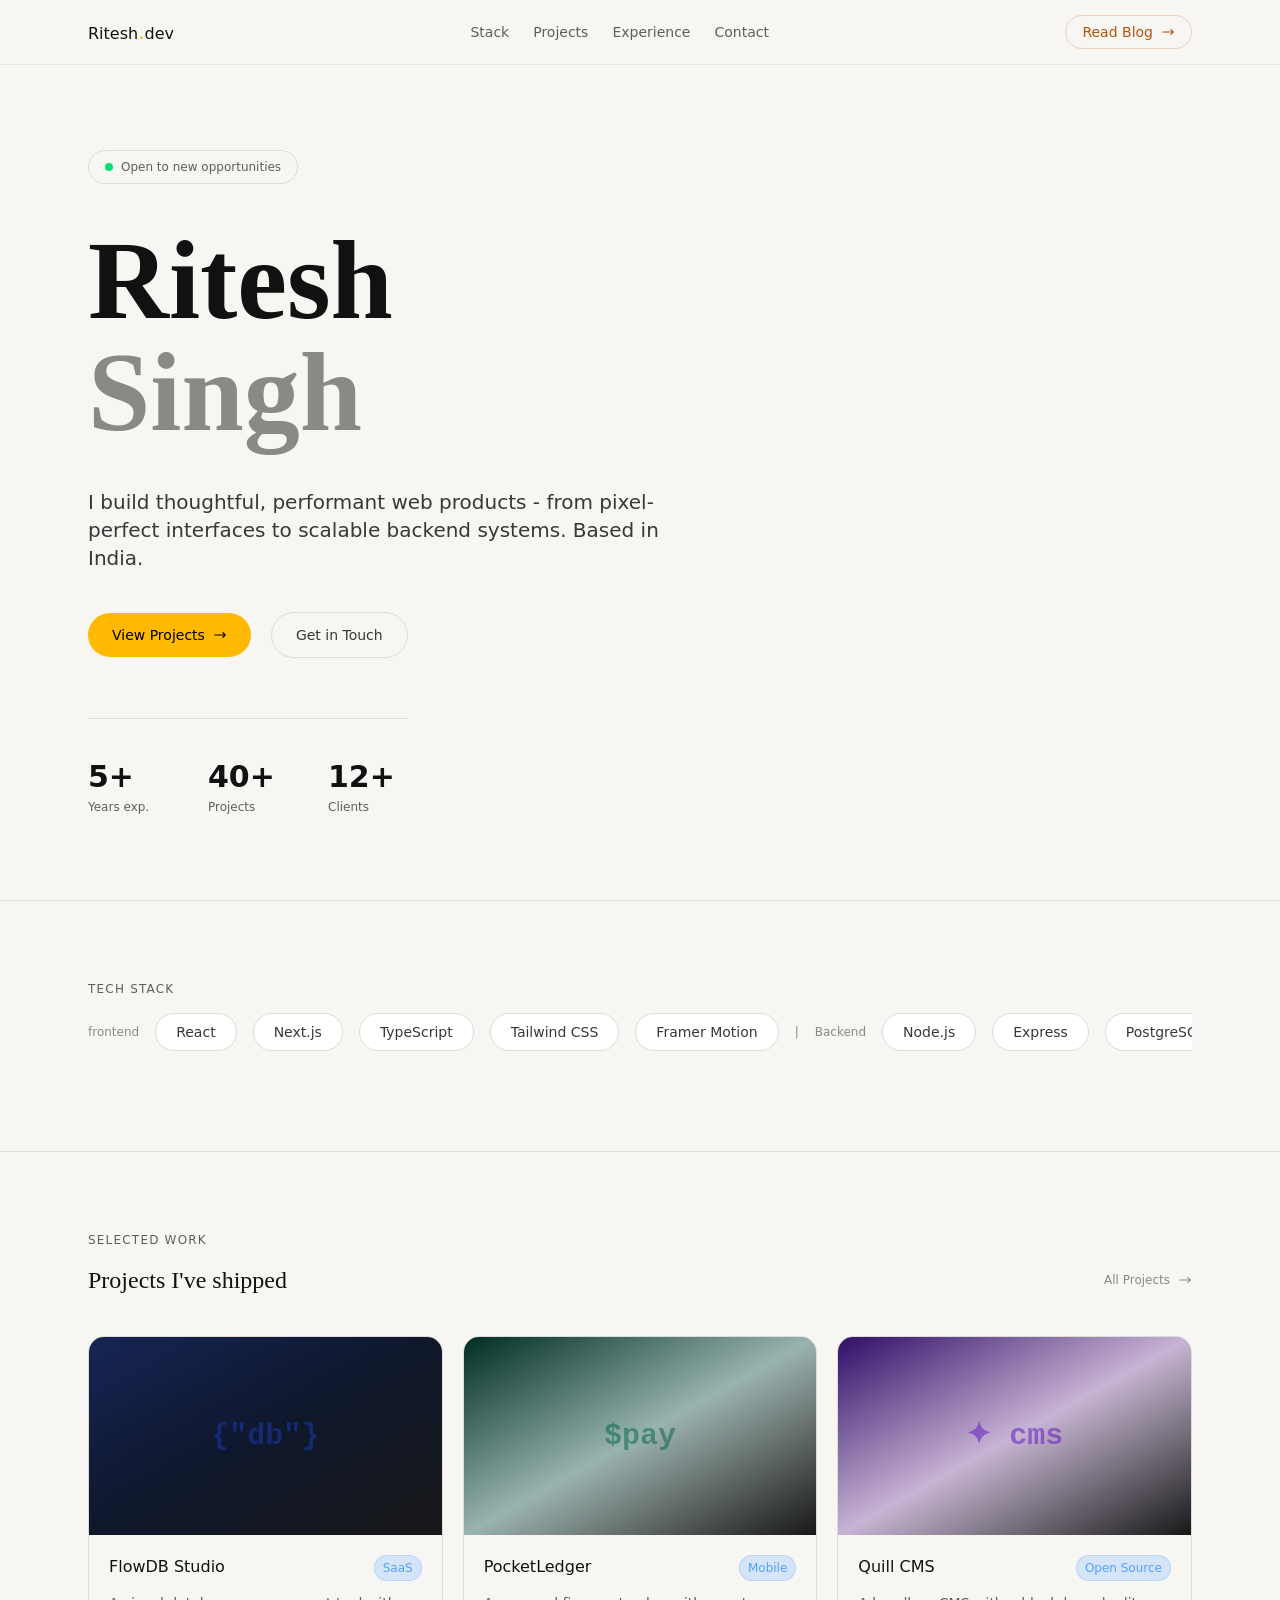
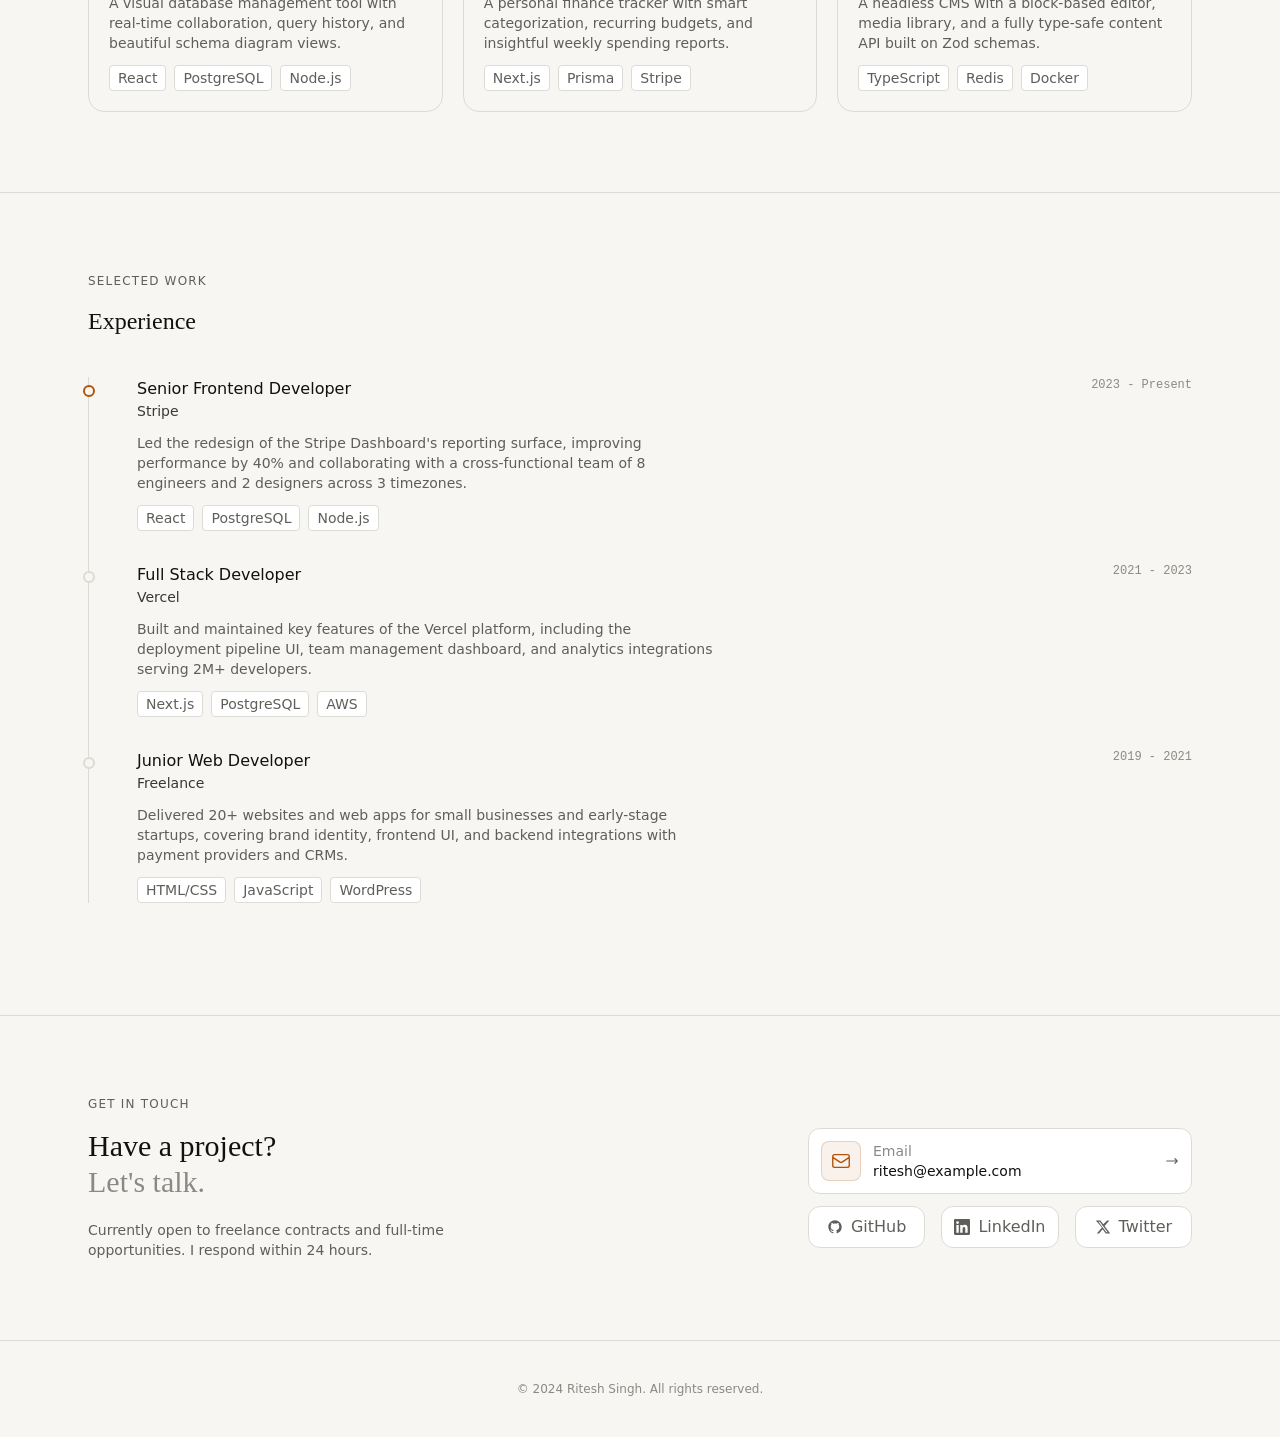
==== commit e5e6851e: "dynamic portfolio" ====
--- a/index.html
+++ b/index.html
@@ -507,7 +507,7 @@
 
         <footer class="border-t border-(--border) py-10">
             <div class=" flex justify-center px-6 text-xs text-(--text-4)">
-                © 2024 Nishant Saini. All rights reserved.
+                © 2024 Ritesh Singh. All rights reserved.
             </div>
         </footer>
     </body>
--- a/output.css
+++ b/output.css
@@ -0,0 +1,1259 @@
+/*! tailwindcss v4.3.3 | MIT License | https://tailwindcss.com */
+@layer properties;
+@layer theme, base, components, utilities;
+@layer theme {
+  :root, :host {
+    --font-sans: 'Inter', ui-sans-serif, system-ui, sans-serif;
+    --font-serif: 'Playfair Display', ui-serif, Georgia, serif;
+    --font-mono: 'JetBrains Mono', ui-monospace, 'Courier New', monospace;
+    --color-amber-300: oklch(87.9% 0.169 91.605);
+    --color-amber-400: oklch(82.8% 0.189 84.429);
+    --color-yellow-400: oklch(85.2% 0.199 91.936);
+    --color-green-400: oklch(79.2% 0.209 151.711);
+    --color-emerald-800: oklch(43.2% 0.095 166.913);
+    --color-emerald-950: oklch(26.2% 0.051 172.552);
+    --color-teal-900: oklch(38.6% 0.063 188.416);
+    --color-blue-100: oklch(93.2% 0.032 255.585);
+    --color-blue-300: oklch(80.9% 0.105 251.813);
+    --color-blue-400: oklch(70.7% 0.165 254.624);
+    --color-blue-600: oklch(54.6% 0.245 262.881);
+    --color-blue-800: oklch(42.4% 0.199 265.638);
+    --color-blue-950: oklch(28.2% 0.091 267.935);
+    --color-violet-800: oklch(43.2% 0.232 292.759);
+    --color-violet-950: oklch(28.3% 0.141 291.089);
+    --color-purple-900: oklch(38.1% 0.176 304.987);
+    --color-slate-900: oklch(20.8% 0.042 265.755);
+    --color-neutral-900: oklch(20.5% 0 none);
+    --color-black: #000;
+    --color-white: #fff;
+    --spacing: 0.25rem;
+    --container-xs: 20rem;
+    --container-sm: 24rem;
+    --container-xl: 36rem;
+    --container-6xl: 72rem;
+    --text-xs: 0.75rem;
+    --text-xs--line-height: calc(1 / 0.75);
+    --text-sm: 0.875rem;
+    --text-sm--line-height: calc(1.25 / 0.875);
+    --text-lg: 1.125rem;
+    --text-lg--line-height: calc(1.75 / 1.125);
+    --text-xl: 1.25rem;
+    --text-xl--line-height: calc(1.75 / 1.25);
+    --text-2xl: 1.5rem;
+    --text-2xl--line-height: calc(2 / 1.5);
+    --text-3xl: 1.875rem;
+    --text-3xl--line-height: calc(2.25 / 1.875);
+    --text-6xl: 3.75rem;
+    --text-6xl--line-height: 1;
+    --text-8xl: 6rem;
+    --text-8xl--line-height: 1;
+    --font-weight-extralight: 200;
+    --font-weight-light: 300;
+    --font-weight-medium: 500;
+    --font-weight-semibold: 600;
+    --font-weight-bold: 700;
+    --tracking-widest: 0.1em;
+    --radius-lg: 0.5rem;
+    --radius-xl: 0.75rem;
+    --radius-2xl: 1rem;
+    --ease-out: cubic-bezier(0, 0, 0.2, 1);
+    --animate-pulse: pulse 2s cubic-bezier(0.4, 0, 0.6, 1) infinite;
+    --blur-xs: 4px;
+    --blur-2xl: 40px;
+    --aspect-video: 16 / 9;
+    --default-transition-duration: 150ms;
+    --default-transition-timing-function: cubic-bezier(0.4, 0, 0.2, 1);
+    --default-font-family: var(--font-sans);
+    --default-mono-font-family: var(--font-mono);
+  }
+}
+@layer base {
+  *, ::after, ::before, ::backdrop, ::file-selector-button {
+    box-sizing: border-box;
+    margin: 0;
+    padding: 0;
+    border: 0 solid;
+  }
+  html, :host {
+    line-height: 1.5;
+    -webkit-text-size-adjust: 100%;
+    tab-size: 4;
+    font-family: var(--default-font-family, -apple-system, BlinkMacSystemFont, "Segoe UI", Roboto, "Helvetica Neue", "Noto Sans", Arial, sans-serif, "Apple Color Emoji", "Segoe UI Emoji", "Segoe UI Symbol", "Noto Color Emoji");
+    font-feature-settings: var(--default-font-feature-settings, normal);
+    font-variation-settings: var(--default-font-variation-settings, normal);
+    -webkit-tap-highlight-color: transparent;
+  }
+  hr {
+    height: 0;
+    color: inherit;
+    border-top-width: 1px;
+  }
+  abbr:where([title]) {
+    -webkit-text-decoration: underline dotted;
+    text-decoration: underline dotted;
+  }
+  h1, h2, h3, h4, h5, h6 {
+    font-size: inherit;
+    font-weight: inherit;
+  }
+  a {
+    color: inherit;
+    -webkit-text-decoration: inherit;
+    text-decoration: inherit;
+  }
+  b, strong {
+    font-weight: bolder;
+  }
+  code, kbd, samp, pre {
+    font-family: var(--default-mono-font-family, ui-monospace, SFMono-Regular, Menlo, Monaco, Consolas, "Liberation Mono", "Courier New", monospace);
+    font-feature-settings: var(--default-mono-font-feature-settings, normal);
+    font-variation-settings: var(--default-mono-font-variation-settings, normal);
+    font-size: 1em;
+  }
+  small {
+    font-size: 80%;
+  }
+  sub, sup {
+    font-size: 75%;
+    line-height: 0;
+    position: relative;
+    vertical-align: baseline;
+  }
+  sub {
+    bottom: -0.25em;
+  }
+  sup {
+    top: -0.5em;
+  }
+  table {
+    text-indent: 0;
+    border-color: inherit;
+    border-collapse: collapse;
+  }
+  :-moz-focusring:where(:not(iframe)) {
+    outline: auto;
+  }
+  progress {
+    vertical-align: baseline;
+  }
+  summary {
+    display: list-item;
+  }
+  ol, ul, menu {
+    list-style: none;
+  }
+  img, svg, video, canvas, audio, iframe, embed, object {
+    display: block;
+    vertical-align: middle;
+  }
+  img, video {
+    max-width: 100%;
+    height: auto;
+  }
+  button, input, select, optgroup, textarea, ::file-selector-button {
+    font: inherit;
+    font-feature-settings: inherit;
+    font-variation-settings: inherit;
+    letter-spacing: inherit;
+    color: inherit;
+    border-radius: 0;
+    background-color: transparent;
+    opacity: 1;
+  }
+  :where(select:is([multiple], [size])) optgroup {
+    font-weight: bolder;
+  }
+  :where(select:is([multiple], [size])) optgroup option {
+    padding-inline-start: 20px;
+  }
+  ::file-selector-button {
+    margin-inline-end: 4px;
+  }
+  ::placeholder {
+    opacity: 1;
+  }
+  @supports (not (-webkit-appearance: -apple-pay-button))  or (contain-intrinsic-size: 1px) {
+    ::placeholder {
+      color: currentcolor;
+      @supports (color: color-mix(in lab, red, red)) {
+        color: color-mix(in oklab, currentcolor 50%, transparent);
+      }
+    }
+  }
+  textarea {
+    resize: vertical;
+  }
+  ::-webkit-search-decoration {
+    -webkit-appearance: none;
+  }
+  ::-webkit-date-and-time-value {
+    min-height: 1lh;
+    text-align: inherit;
+  }
+  ::-webkit-datetime-edit {
+    display: inline-flex;
+  }
+  ::-webkit-datetime-edit-fields-wrapper {
+    padding: 0;
+  }
+  ::-webkit-datetime-edit, ::-webkit-datetime-edit-year-field, ::-webkit-datetime-edit-month-field, ::-webkit-datetime-edit-day-field, ::-webkit-datetime-edit-hour-field, ::-webkit-datetime-edit-minute-field, ::-webkit-datetime-edit-second-field, ::-webkit-datetime-edit-millisecond-field, ::-webkit-datetime-edit-meridiem-field {
+    padding-block: 0;
+  }
+  ::-webkit-calendar-picker-indicator {
+    line-height: 1;
+  }
+  :-moz-ui-invalid {
+    box-shadow: none;
+  }
+  button, input:where([type="button"], [type="reset"], [type="submit"]), ::file-selector-button {
+    appearance: button;
+  }
+  ::-webkit-inner-spin-button, ::-webkit-outer-spin-button {
+    height: auto;
+  }
+  [hidden]:where(:not([hidden="until-found"])) {
+    display: none !important;
+  }
+}
+@layer utilities {
+  .absolute {
+    position: absolute;
+  }
+  .fixed {
+    position: fixed;
+  }
+  .relative {
+    position: relative;
+  }
+  .inset-0 {
+    inset: 0px;
+  }
+  .inset-x-0 {
+    inset-inline: 0px;
+  }
+  .top-0 {
+    top: 0px;
+  }
+  .top-2 {
+    top: calc(var(--spacing) * 2);
+  }
+  .right-0 {
+    right: 0px;
+  }
+  .bottom-0 {
+    bottom: 0px;
+  }
+  .-left-1\.5 {
+    left: calc(var(--spacing) * -1.5);
+  }
+  .left-0 {
+    left: 0px;
+  }
+  .left-1 {
+    left: var(--spacing);
+  }
+  .z-10 {
+    z-index: 10;
+  }
+  .col-span-1 {
+    grid-column: span 1 / span 1;
+  }
+  .col-span-2 {
+    grid-column: span 2 / span 2;
+  }
+  .mx-auto {
+    margin-inline: auto;
+  }
+  .mt-3 {
+    margin-top: calc(var(--spacing) * 3);
+  }
+  .mb-1 {
+    margin-bottom: var(--spacing);
+  }
+  .mb-3 {
+    margin-bottom: calc(var(--spacing) * 3);
+  }
+  .mb-4 {
+    margin-bottom: calc(var(--spacing) * 4);
+  }
+  .mb-5 {
+    margin-bottom: calc(var(--spacing) * 5);
+  }
+  .mb-8 {
+    margin-bottom: calc(var(--spacing) * 8);
+  }
+  .mb-10 {
+    margin-bottom: calc(var(--spacing) * 10);
+  }
+  .mb-15 {
+    margin-bottom: calc(var(--spacing) * 15);
+  }
+  .flex {
+    display: flex;
+  }
+  .grid {
+    display: grid;
+  }
+  .hidden {
+    display: none;
+  }
+  .inline-block {
+    display: inline-block;
+  }
+  .inline-flex {
+    display: inline-flex;
+  }
+  .table {
+    display: table;
+  }
+  .aspect-video {
+    aspect-ratio: var(--aspect-video);
+  }
+  .h-2 {
+    height: calc(var(--spacing) * 2);
+  }
+  .h-3 {
+    height: calc(var(--spacing) * 3);
+  }
+  .h-3\.5 {
+    height: calc(var(--spacing) * 3.5);
+  }
+  .h-4 {
+    height: calc(var(--spacing) * 4);
+  }
+  .h-10 {
+    height: calc(var(--spacing) * 10);
+  }
+  .h-16 {
+    height: calc(var(--spacing) * 16);
+  }
+  .min-h-screen {
+    min-height: 100vh;
+  }
+  .w-2 {
+    width: calc(var(--spacing) * 2);
+  }
+  .w-3 {
+    width: calc(var(--spacing) * 3);
+  }
+  .w-3\.5 {
+    width: calc(var(--spacing) * 3.5);
+  }
+  .w-4 {
+    width: calc(var(--spacing) * 4);
+  }
+  .w-10 {
+    width: calc(var(--spacing) * 10);
+  }
+  .w-full {
+    width: 100%;
+  }
+  .max-w-6xl {
+    max-width: var(--container-6xl);
+  }
+  .max-w-sm {
+    max-width: var(--container-sm);
+  }
+  .max-w-xl {
+    max-width: var(--container-xl);
+  }
+  .max-w-xs {
+    max-width: var(--container-xs);
+  }
+  .flex-1 {
+    flex: 1;
+  }
+  .border-collapse {
+    border-collapse: collapse;
+  }
+  .transform {
+    transform: var(--tw-rotate-x,) var(--tw-rotate-y,) var(--tw-rotate-z,) var(--tw-skew-x,) var(--tw-skew-y,);
+  }
+  .animate-pulse {
+    animation: var(--animate-pulse);
+  }
+  .cursor-default {
+    cursor: default;
+  }
+  .cursor-pointer {
+    cursor: pointer;
+  }
+  .resize {
+    resize: both;
+  }
+  .grid-cols-1 {
+    grid-template-columns: repeat(1, minmax(0, 1fr));
+  }
+  .grid-cols-3 {
+    grid-template-columns: repeat(3, minmax(0, 1fr));
+  }
+  .flex-col {
+    flex-direction: column;
+  }
+  .flex-wrap {
+    flex-wrap: wrap;
+  }
+  .items-center {
+    align-items: center;
+  }
+  .justify-between {
+    justify-content: space-between;
+  }
+  .justify-center {
+    justify-content: center;
+  }
+  .gap-2 {
+    gap: calc(var(--spacing) * 2);
+  }
+  .gap-3 {
+    gap: calc(var(--spacing) * 3);
+  }
+  .gap-4 {
+    gap: calc(var(--spacing) * 4);
+  }
+  .gap-5 {
+    gap: calc(var(--spacing) * 5);
+  }
+  .gap-6 {
+    gap: calc(var(--spacing) * 6);
+  }
+  .gap-10 {
+    gap: calc(var(--spacing) * 10);
+  }
+  .overflow-hidden {
+    overflow: hidden;
+  }
+  .overflow-x-auto {
+    overflow-x: auto;
+  }
+  .rounded {
+    border-radius: 0.25rem;
+  }
+  .rounded-2xl {
+    border-radius: var(--radius-2xl);
+  }
+  .rounded-full {
+    border-radius: calc(infinity * 1px);
+  }
+  .rounded-lg {
+    border-radius: var(--radius-lg);
+  }
+  .rounded-xl {
+    border-radius: var(--radius-xl);
+  }
+  .border {
+    border-style: var(--tw-border-style);
+    border-width: 1px;
+  }
+  .border-2 {
+    border-style: var(--tw-border-style);
+    border-width: 2px;
+  }
+  .border-t {
+    border-top-style: var(--tw-border-style);
+    border-top-width: 1px;
+  }
+  .border-b {
+    border-bottom-style: var(--tw-border-style);
+    border-bottom-width: 1px;
+  }
+  .border-l {
+    border-left-style: var(--tw-border-style);
+    border-left-width: 1px;
+  }
+  .border-\(--accent\) {
+    border-color: var(--accent);
+  }
+  .border-\(--accent-border\) {
+    border-color: var(--accent-border);
+  }
+  .border-\(--border\) {
+    border-color: var(--border);
+  }
+  .border-\(--border-subtle\) {
+    border-color: var(--border-subtle);
+  }
+  .border-blue-300 {
+    border-color: var(--color-blue-300);
+  }
+  .border-blue-300\/50 {
+    border-color: color-mix(in srgb, oklch(80.9% 0.105 251.813) 50%, transparent);
+    @supports (color: color-mix(in lab, red, red)) {
+      border-color: color-mix(in oklab, var(--color-blue-300) 50%, transparent);
+    }
+  }
+  .border-white {
+    border-color: var(--color-white);
+  }
+  .border-white\/20 {
+    border-color: color-mix(in srgb, #fff 20%, transparent);
+    @supports (color: color-mix(in lab, red, red)) {
+      border-color: color-mix(in oklab, var(--color-white) 20%, transparent);
+    }
+  }
+  .bg-\(--accent-dim\) {
+    background-color: var(--accent-dim);
+  }
+  .bg-\(--navbar-bg\) {
+    background-color: var(--navbar-bg);
+  }
+  .bg-\(--surface\) {
+    background-color: var(--surface);
+  }
+  .bg-\(--surface-solid\) {
+    background-color: var(--surface-solid);
+  }
+  .bg-amber-400 {
+    background-color: var(--color-amber-400);
+  }
+  .bg-black {
+    background-color: var(--color-black);
+  }
+  .bg-black\/0 {
+    background-color: color-mix(in srgb, #000 0%, transparent);
+    @supports (color: color-mix(in lab, red, red)) {
+      background-color: color-mix(in oklab, var(--color-black) 0%, transparent);
+    }
+  }
+  .bg-blue-100 {
+    background-color: var(--color-blue-100);
+  }
+  .bg-blue-400 {
+    background-color: var(--color-blue-400);
+  }
+  .bg-blue-400\/20 {
+    background-color: color-mix(in srgb, oklch(70.7% 0.165 254.624) 20%, transparent);
+    @supports (color: color-mix(in lab, red, red)) {
+      background-color: color-mix(in oklab, var(--color-blue-400) 20%, transparent);
+    }
+  }
+  .bg-green-400 {
+    background-color: var(--color-green-400);
+  }
+  .bg-white {
+    background-color: var(--color-white);
+  }
+  .bg-white\/10 {
+    background-color: color-mix(in srgb, #fff 10%, transparent);
+    @supports (color: color-mix(in lab, red, red)) {
+      background-color: color-mix(in oklab, var(--color-white) 10%, transparent);
+    }
+  }
+  .bg-white\/20 {
+    background-color: color-mix(in srgb, #fff 20%, transparent);
+    @supports (color: color-mix(in lab, red, red)) {
+      background-color: color-mix(in oklab, var(--color-white) 20%, transparent);
+    }
+  }
+  .bg-linear-to-br {
+    --tw-gradient-position: to bottom right;
+    @supports (background-image: linear-gradient(in lab, red, red)) {
+      --tw-gradient-position: to bottom right in oklab;
+    }
+    background-image: linear-gradient(var(--tw-gradient-stops));
+  }
+  .from-blue-950 {
+    --tw-gradient-from: var(--color-blue-950);
+    --tw-gradient-stops: var(--tw-gradient-via-stops, var(--tw-gradient-position), var(--tw-gradient-from) var(--tw-gradient-from-position), var(--tw-gradient-to) var(--tw-gradient-to-position));
+  }
+  .from-emerald-950 {
+    --tw-gradient-from: var(--color-emerald-950);
+    --tw-gradient-stops: var(--tw-gradient-via-stops, var(--tw-gradient-position), var(--tw-gradient-from) var(--tw-gradient-from-position), var(--tw-gradient-to) var(--tw-gradient-to-position));
+  }
+  .from-violet-950 {
+    --tw-gradient-from: var(--color-violet-950);
+    --tw-gradient-stops: var(--tw-gradient-via-stops, var(--tw-gradient-position), var(--tw-gradient-from) var(--tw-gradient-from-position), var(--tw-gradient-to) var(--tw-gradient-to-position));
+  }
+  .via-purple-900 {
+    --tw-gradient-via: var(--color-purple-900);
+    --tw-gradient-via-stops: var(--tw-gradient-position), var(--tw-gradient-from) var(--tw-gradient-from-position), var(--tw-gradient-via) var(--tw-gradient-via-position), var(--tw-gradient-to) var(--tw-gradient-to-position);
+    --tw-gradient-stops: var(--tw-gradient-via-stops);
+  }
+  .via-purple-900\/30 {
+    --tw-gradient-via: color-mix(in srgb, oklch(38.1% 0.176 304.987) 30%, transparent);
+    @supports (color: color-mix(in lab, red, red)) {
+      --tw-gradient-via: color-mix(in oklab, var(--color-purple-900) 30%, transparent);
+    }
+    --tw-gradient-via-stops: var(--tw-gradient-position), var(--tw-gradient-from) var(--tw-gradient-from-position), var(--tw-gradient-via) var(--tw-gradient-via-position), var(--tw-gradient-to) var(--tw-gradient-to-position);
+    --tw-gradient-stops: var(--tw-gradient-via-stops);
+  }
+  .via-slate-900 {
+    --tw-gradient-via: var(--color-slate-900);
+    --tw-gradient-via-stops: var(--tw-gradient-position), var(--tw-gradient-from) var(--tw-gradient-from-position), var(--tw-gradient-via) var(--tw-gradient-via-position), var(--tw-gradient-to) var(--tw-gradient-to-position);
+    --tw-gradient-stops: var(--tw-gradient-via-stops);
+  }
+  .via-teal-900 {
+    --tw-gradient-via: var(--color-teal-900);
+    --tw-gradient-via-stops: var(--tw-gradient-position), var(--tw-gradient-from) var(--tw-gradient-from-position), var(--tw-gradient-via) var(--tw-gradient-via-position), var(--tw-gradient-to) var(--tw-gradient-to-position);
+    --tw-gradient-stops: var(--tw-gradient-via-stops);
+  }
+  .via-teal-900\/40 {
+    --tw-gradient-via: color-mix(in srgb, oklch(38.6% 0.063 188.416) 40%, transparent);
+    @supports (color: color-mix(in lab, red, red)) {
+      --tw-gradient-via: color-mix(in oklab, var(--color-teal-900) 40%, transparent);
+    }
+    --tw-gradient-via-stops: var(--tw-gradient-position), var(--tw-gradient-from) var(--tw-gradient-from-position), var(--tw-gradient-via) var(--tw-gradient-via-position), var(--tw-gradient-to) var(--tw-gradient-to-position);
+    --tw-gradient-stops: var(--tw-gradient-via-stops);
+  }
+  .to-neutral-900 {
+    --tw-gradient-to: var(--color-neutral-900);
+    --tw-gradient-stops: var(--tw-gradient-via-stops, var(--tw-gradient-position), var(--tw-gradient-from) var(--tw-gradient-from-position), var(--tw-gradient-to) var(--tw-gradient-to-position));
+  }
+  .p-2 {
+    padding: calc(var(--spacing) * 2);
+  }
+  .p-3 {
+    padding: calc(var(--spacing) * 3);
+  }
+  .p-5 {
+    padding: calc(var(--spacing) * 5);
+  }
+  .px-2 {
+    padding-inline: calc(var(--spacing) * 2);
+  }
+  .px-3 {
+    padding-inline: calc(var(--spacing) * 3);
+  }
+  .px-4 {
+    padding-inline: calc(var(--spacing) * 4);
+  }
+  .px-5 {
+    padding-inline: calc(var(--spacing) * 5);
+  }
+  .px-6 {
+    padding-inline: calc(var(--spacing) * 6);
+  }
+  .py-0 {
+    padding-block: 0px;
+  }
+  .py-0\.5 {
+    padding-block: calc(var(--spacing) * 0.5);
+  }
+  .py-1 {
+    padding-block: var(--spacing);
+  }
+  .py-1\.5 {
+    padding-block: calc(var(--spacing) * 1.5);
+  }
+  .py-2 {
+    padding-block: calc(var(--spacing) * 2);
+  }
+  .py-3 {
+    padding-block: calc(var(--spacing) * 3);
+  }
+  .py-10 {
+    padding-block: calc(var(--spacing) * 10);
+  }
+  .py-20 {
+    padding-block: calc(var(--spacing) * 20);
+  }
+  .pt-10 {
+    padding-top: calc(var(--spacing) * 10);
+  }
+  .pt-16 {
+    padding-top: calc(var(--spacing) * 16);
+  }
+  .pb-5 {
+    padding-bottom: calc(var(--spacing) * 5);
+  }
+  .pl-5 {
+    padding-left: calc(var(--spacing) * 5);
+  }
+  .pl-10 {
+    padding-left: calc(var(--spacing) * 10);
+  }
+  .pl-12 {
+    padding-left: calc(var(--spacing) * 12);
+  }
+  .font-mono {
+    font-family: var(--font-mono);
+  }
+  .font-serif {
+    font-family: var(--font-serif);
+  }
+  .text-2xl {
+    font-size: var(--text-2xl);
+    line-height: var(--tw-leading, var(--text-2xl--line-height));
+  }
+  .text-3xl {
+    font-size: var(--text-3xl);
+    line-height: var(--tw-leading, var(--text-3xl--line-height));
+  }
+  .text-6xl {
+    font-size: var(--text-6xl);
+    line-height: var(--tw-leading, var(--text-6xl--line-height));
+  }
+  .text-lg {
+    font-size: var(--text-lg);
+    line-height: var(--tw-leading, var(--text-lg--line-height));
+  }
+  .text-sm {
+    font-size: var(--text-sm);
+    line-height: var(--tw-leading, var(--text-sm--line-height));
+  }
+  .text-xl {
+    font-size: var(--text-xl);
+    line-height: var(--tw-leading, var(--text-xl--line-height));
+  }
+  .text-xs {
+    font-size: var(--text-xs);
+    line-height: var(--tw-leading, var(--text-xs--line-height));
+  }
+  .font-bold {
+    --tw-font-weight: var(--font-weight-bold);
+    font-weight: var(--font-weight-bold);
+  }
+  .font-extralight {
+    --tw-font-weight: var(--font-weight-extralight);
+    font-weight: var(--font-weight-extralight);
+  }
+  .font-light {
+    --tw-font-weight: var(--font-weight-light);
+    font-weight: var(--font-weight-light);
+  }
+  .font-medium {
+    --tw-font-weight: var(--font-weight-medium);
+    font-weight: var(--font-weight-medium);
+  }
+  .font-semibold {
+    --tw-font-weight: var(--font-weight-semibold);
+    font-weight: var(--font-weight-semibold);
+  }
+  .tracking-widest {
+    --tw-tracking: var(--tracking-widest);
+    letter-spacing: var(--tracking-widest);
+  }
+  .text-nowrap {
+    text-wrap: nowrap;
+  }
+  .text-wrap {
+    text-wrap: wrap;
+  }
+  .text-\(--accent\) {
+    color: var(--accent);
+  }
+  .text-\(--text\) {
+    color: var(--text);
+  }
+  .text-\(--text-1\) {
+    color: var(--text-1);
+  }
+  .text-\(--text-2\) {
+    color: var(--text-2);
+  }
+  .text-\(--text-3\) {
+    color: var(--text-3);
+  }
+  .text-\(--text-4\) {
+    color: var(--text-4);
+  }
+  .text-amber-400 {
+    color: var(--color-amber-400);
+  }
+  .text-black {
+    color: var(--color-black);
+  }
+  .text-blue-400 {
+    color: var(--color-blue-400);
+  }
+  .text-blue-800 {
+    color: var(--color-blue-800);
+  }
+  .text-blue-800\/50 {
+    color: color-mix(in srgb, oklch(42.4% 0.199 265.638) 50%, transparent);
+    @supports (color: color-mix(in lab, red, red)) {
+      color: color-mix(in oklab, var(--color-blue-800) 50%, transparent);
+    }
+  }
+  .text-emerald-800 {
+    color: var(--color-emerald-800);
+  }
+  .text-emerald-800\/50 {
+    color: color-mix(in srgb, oklch(43.2% 0.095 166.913) 50%, transparent);
+    @supports (color: color-mix(in lab, red, red)) {
+      color: color-mix(in oklab, var(--color-emerald-800) 50%, transparent);
+    }
+  }
+  .text-emerald-800\/500 {
+    color: color-mix(in srgb, oklch(43.2% 0.095 166.913) 500%, transparent);
+    @supports (color: color-mix(in lab, red, red)) {
+      color: color-mix(in oklab, var(--color-emerald-800) 500%, transparent);
+    }
+  }
+  .text-violet-800 {
+    color: var(--color-violet-800);
+  }
+  .text-violet-800\/50 {
+    color: color-mix(in srgb, oklch(43.2% 0.232 292.759) 50%, transparent);
+    @supports (color: color-mix(in lab, red, red)) {
+      color: color-mix(in oklab, var(--color-violet-800) 50%, transparent);
+    }
+  }
+  .text-white {
+    color: var(--color-white);
+  }
+  .uppercase {
+    text-transform: uppercase;
+  }
+  .underline {
+    text-decoration-line: underline;
+  }
+  .opacity-0 {
+    opacity: 0%;
+  }
+  .opacity-100 {
+    opacity: 100%;
+  }
+  .outline {
+    outline-style: var(--tw-outline-style);
+    outline-width: 1px;
+  }
+  .backdrop-blur {
+    --tw-backdrop-blur: blur(8px);
+    -webkit-backdrop-filter: var(--tw-backdrop-blur,) var(--tw-backdrop-brightness,) var(--tw-backdrop-contrast,) var(--tw-backdrop-grayscale,) var(--tw-backdrop-hue-rotate,) var(--tw-backdrop-invert,) var(--tw-backdrop-opacity,) var(--tw-backdrop-saturate,) var(--tw-backdrop-sepia,);
+    backdrop-filter: var(--tw-backdrop-blur,) var(--tw-backdrop-brightness,) var(--tw-backdrop-contrast,) var(--tw-backdrop-grayscale,) var(--tw-backdrop-hue-rotate,) var(--tw-backdrop-invert,) var(--tw-backdrop-opacity,) var(--tw-backdrop-saturate,) var(--tw-backdrop-sepia,);
+  }
+  .backdrop-blur-2xl {
+    --tw-backdrop-blur: blur(var(--blur-2xl));
+    -webkit-backdrop-filter: var(--tw-backdrop-blur,) var(--tw-backdrop-brightness,) var(--tw-backdrop-contrast,) var(--tw-backdrop-grayscale,) var(--tw-backdrop-hue-rotate,) var(--tw-backdrop-invert,) var(--tw-backdrop-opacity,) var(--tw-backdrop-saturate,) var(--tw-backdrop-sepia,);
+    backdrop-filter: var(--tw-backdrop-blur,) var(--tw-backdrop-brightness,) var(--tw-backdrop-contrast,) var(--tw-backdrop-grayscale,) var(--tw-backdrop-hue-rotate,) var(--tw-backdrop-invert,) var(--tw-backdrop-opacity,) var(--tw-backdrop-saturate,) var(--tw-backdrop-sepia,);
+  }
+  .backdrop-blur-xs {
+    --tw-backdrop-blur: blur(var(--blur-xs));
+    -webkit-backdrop-filter: var(--tw-backdrop-blur,) var(--tw-backdrop-brightness,) var(--tw-backdrop-contrast,) var(--tw-backdrop-grayscale,) var(--tw-backdrop-hue-rotate,) var(--tw-backdrop-invert,) var(--tw-backdrop-opacity,) var(--tw-backdrop-saturate,) var(--tw-backdrop-sepia,);
+    backdrop-filter: var(--tw-backdrop-blur,) var(--tw-backdrop-brightness,) var(--tw-backdrop-contrast,) var(--tw-backdrop-grayscale,) var(--tw-backdrop-hue-rotate,) var(--tw-backdrop-invert,) var(--tw-backdrop-opacity,) var(--tw-backdrop-saturate,) var(--tw-backdrop-sepia,);
+  }
+  .backdrop-filter {
+    -webkit-backdrop-filter: var(--tw-backdrop-blur,) var(--tw-backdrop-brightness,) var(--tw-backdrop-contrast,) var(--tw-backdrop-grayscale,) var(--tw-backdrop-hue-rotate,) var(--tw-backdrop-invert,) var(--tw-backdrop-opacity,) var(--tw-backdrop-saturate,) var(--tw-backdrop-sepia,);
+    backdrop-filter: var(--tw-backdrop-blur,) var(--tw-backdrop-brightness,) var(--tw-backdrop-contrast,) var(--tw-backdrop-grayscale,) var(--tw-backdrop-hue-rotate,) var(--tw-backdrop-invert,) var(--tw-backdrop-opacity,) var(--tw-backdrop-saturate,) var(--tw-backdrop-sepia,);
+  }
+  .transition {
+    transition-property: color, background-color, border-color, outline-color, text-decoration-color, fill, stroke, --tw-gradient-from, --tw-gradient-via, --tw-gradient-to, opacity, box-shadow, transform, translate, scale, rotate, filter, -webkit-backdrop-filter, backdrop-filter, display, content-visibility, overlay, pointer-events;
+    transition-timing-function: var(--tw-ease, var(--default-transition-timing-function));
+    transition-duration: var(--tw-duration, var(--default-transition-duration));
+  }
+  .transition-all {
+    transition-property: all;
+    transition-timing-function: var(--tw-ease, var(--default-transition-timing-function));
+    transition-duration: var(--tw-duration, var(--default-transition-duration));
+  }
+  .duration-200 {
+    --tw-duration: 200ms;
+    transition-duration: 200ms;
+  }
+  .duration-300 {
+    --tw-duration: 300ms;
+    transition-duration: 300ms;
+  }
+  .duration-400 {
+    --tw-duration: 400ms;
+    transition-duration: 400ms;
+  }
+  .ease-out {
+    --tw-ease: var(--ease-out);
+    transition-timing-function: var(--ease-out);
+  }
+  @media (hover: hover) {
+    .group-hover\:bg-black:is(:where(.group):hover *) {
+      background-color: var(--color-black);
+    }
+    .group-hover\:bg-black\/20:is(:where(.group):hover *) {
+      background-color: color-mix(in srgb, #000 20%, transparent);
+    }
+    @supports (color: color-mix(in lab, red, red)) {
+      .group-hover\:bg-black\/20:is(:where(.group):hover *) {
+        background-color: color-mix(in oklab, var(--color-black) 20%, transparent);
+      }
+    }
+    .group-hover\:bg-black\/35:is(:where(.group):hover *) {
+      background-color: color-mix(in srgb, #000 35%, transparent);
+    }
+    @supports (color: color-mix(in lab, red, red)) {
+      .group-hover\:bg-black\/35:is(:where(.group):hover *) {
+        background-color: color-mix(in oklab, var(--color-black) 35%, transparent);
+      }
+    }
+    .group-hover\:bg-black\/40:is(:where(.group):hover *) {
+      background-color: color-mix(in srgb, #000 40%, transparent);
+    }
+    @supports (color: color-mix(in lab, red, red)) {
+      .group-hover\:bg-black\/40:is(:where(.group):hover *) {
+        background-color: color-mix(in oklab, var(--color-black) 40%, transparent);
+      }
+    }
+    .group-hover\:bg-black\/50:is(:where(.group):hover *) {
+      background-color: color-mix(in srgb, #000 50%, transparent);
+    }
+    @supports (color: color-mix(in lab, red, red)) {
+      .group-hover\:bg-black\/50:is(:where(.group):hover *) {
+        background-color: color-mix(in oklab, var(--color-black) 50%, transparent);
+      }
+    }
+    .group-hover\:opacity-0:is(:where(.group):hover *) {
+      opacity: 0%;
+    }
+    .group-hover\:opacity-100:is(:where(.group):hover *) {
+      opacity: 100%;
+    }
+    .hover\:translate-x-1\.5:hover {
+      --tw-translate-x: calc(var(--spacing) * 1.5);
+      translate: var(--tw-translate-x) var(--tw-translate-y);
+    }
+    .hover\:-translate-y-1\.5:hover {
+      --tw-translate-y: calc(var(--spacing) * -1.5);
+      translate: var(--tw-translate-x) var(--tw-translate-y);
+    }
+    .hover\:translate-y-1:hover {
+      --tw-translate-y: var(--spacing);
+      translate: var(--tw-translate-x) var(--tw-translate-y);
+    }
+    .hover\:translate-y-1\.5:hover {
+      --tw-translate-y: calc(var(--spacing) * 1.5);
+      translate: var(--tw-translate-x) var(--tw-translate-y);
+    }
+    .hover\:border:hover {
+      border-style: var(--tw-border-style);
+      border-width: 1px;
+    }
+    .hover\:border-\(--accent\):hover {
+      border-color: var(--accent);
+    }
+    .hover\:border-\(--accent-dim\):hover {
+      border-color: var(--accent-dim);
+    }
+    .hover\:border-white:hover {
+      border-color: var(--color-white);
+    }
+    .hover\:border-white\/30:hover {
+      border-color: color-mix(in srgb, #fff 30%, transparent);
+    }
+    @supports (color: color-mix(in lab, red, red)) {
+      .hover\:border-white\/30:hover {
+        border-color: color-mix(in oklab, var(--color-white) 30%, transparent);
+      }
+    }
+    .hover\:bg-\(--accent-dim\):hover {
+      background-color: var(--accent-dim);
+    }
+    .hover\:bg-amber-300:hover {
+      background-color: var(--color-amber-300);
+    }
+    .hover\:text-\(--accent\):hover {
+      color: var(--accent);
+    }
+    .hover\:text-\(--text-1\):hover {
+      color: var(--text-1);
+    }
+    .hover\:opacity-100:hover {
+      opacity: 100%;
+    }
+  }
+  @media (width >= 48rem) {
+    .md\:col-span-2 {
+      grid-column: span 2 / span 2;
+    }
+    .md\:flex {
+      display: flex;
+    }
+    .md\:max-w-sm {
+      max-width: var(--container-sm);
+    }
+    .md\:grid-cols-2 {
+      grid-template-columns: repeat(2, minmax(0, 1fr));
+    }
+    .md\:flex-row {
+      flex-direction: row;
+    }
+    .md\:text-8xl {
+      font-size: var(--text-8xl);
+      line-height: var(--tw-leading, var(--text-8xl--line-height));
+    }
+    .md\:text-xl {
+      font-size: var(--text-xl);
+      line-height: var(--tw-leading, var(--text-xl--line-height));
+    }
+  }
+  @media (width >= 64rem) {
+    .lg\:col-span-1 {
+      grid-column: span 1 / span 1;
+    }
+    .lg\:grid-cols-3 {
+      grid-template-columns: repeat(3, minmax(0, 1fr));
+    }
+    .lg\:text-\[7rem\] {
+      font-size: 7rem;
+    }
+  }
+}
+@import url('https://fonts.googleapis.com/css2?family=Inter:ital,opsz,wght@0,14..32,100..900;1,14..32,100..900&family=Playfair+Display:wght@400;700&family=JetBrains+Mono:wght@400;500&display=swap');
+:root {
+  --surface: #0f0f0f;
+  --surface-card: rgba(22, 22, 22, 0.75);
+  --surface-solid: #181818;
+  --surface-code: #141414;
+  --text-1: #eeeeee;
+  --text-2: #b8b8b8;
+  --text-3: #888888;
+  --text-4: #606060;
+  --border: #2a2a2a;
+  --border-subtle: rgba(255, 255, 255, 0.06);
+  --accent: #fbbf24;
+  --accent-dim: rgba(251,191,36,0.10);
+  --accent-border: rgba(251,191,36,0.22);
+  --navbar-bg: rgba(15, 15, 15, 0.82);
+}
+@media (prefers-color-scheme: light) {
+  :root {
+    --surface: #f7f6f3;
+    --surface-card: rgba(255, 255, 255, 0.90);
+    --surface-solid: #ffffff;
+    --surface-code: #eeede9;
+    --text-1: #111111;
+    --text-2: #383838;
+    --text-3: #5e5e5a;
+    --text-4: #8a8a84;
+    --border: #dddbd5;
+    --border-subtle: rgba(0, 0, 0, 0.07);
+    --accent: #b45309;
+    --accent-dim: rgba(180, 83, 9, 0.08);
+    --accent-border: rgba(180, 83, 9, 0.22);
+    --navbar-bg: rgba(247, 246, 243, 0.88);
+  }
+}
+@layer base {
+  html {
+    scroll-behavior: smooth;
+  }
+  body {
+    -webkit-font-smoothing: antialiased;
+    -moz-osx-font-smoothing: grayscale;
+    background-color: var(--surface);
+    color: var(--text-1);
+    transition: background-color 0.25s ease, color 0.25s ease;
+  }
+  header, section, article, aside, footer, nav {
+    transition: background-color 0.25s ease, border-color 0.25s ease, color 0.25s ease;
+  }
+}
+::-webkit-scrollbar {
+  width: 5px;
+  height: 5px;
+}
+::-webkit-scrollbar-track {
+  background: transparent;
+}
+::-webkit-scrollbar-thumb {
+  background: #333;
+  border-radius: 99px;
+}
+::-webkit-scrollbar-thumb:hover {
+  background: #555;
+}
+* {
+  scrollbar-width: thin;
+  scrollbar-color: #333 transparent;
+}
+@keyframes fadeInUp {
+  from {
+    opacity: 0;
+    transform: translateY(22px);
+  }
+  to {
+    opacity: 1;
+    transform: translateY(0);
+  }
+}
+.animate-fade-in-up {
+  animation: fadeInUp 0.6s ease-out both;
+}
+.animate-fade-in-up-1 {
+  animation: fadeInUp 0.6s ease-out 0.15s both;
+}
+.animate-fade-in-up-2 {
+  animation: fadeInUp 0.6s ease-out 0.30s both;
+}
+.animate-fade-in-up-3 {
+  animation: fadeInUp 0.6s ease-out 0.45s both;
+}
+@property --tw-rotate-x {
+  syntax: "*";
+  inherits: false;
+}
+@property --tw-rotate-y {
+  syntax: "*";
+  inherits: false;
+}
+@property --tw-rotate-z {
+  syntax: "*";
+  inherits: false;
+}
+@property --tw-skew-x {
+  syntax: "*";
+  inherits: false;
+}
+@property --tw-skew-y {
+  syntax: "*";
+  inherits: false;
+}
+@property --tw-border-style {
+  syntax: "*";
+  inherits: false;
+  initial-value: solid;
+}
+@property --tw-gradient-position {
+  syntax: "*";
+  inherits: false;
+}
+@property --tw-gradient-from {
+  syntax: "<color>";
+  inherits: false;
+  initial-value: #0000;
+}
+@property --tw-gradient-via {
+  syntax: "<color>";
+  inherits: false;
+  initial-value: #0000;
+}
+@property --tw-gradient-to {
+  syntax: "<color>";
+  inherits: false;
+  initial-value: #0000;
+}
+@property --tw-gradient-stops {
+  syntax: "*";
+  inherits: false;
+}
+@property --tw-gradient-via-stops {
+  syntax: "*";
+  inherits: false;
+}
+@property --tw-gradient-from-position {
+  syntax: "<length-percentage>";
+  inherits: false;
+  initial-value: 0%;
+}
+@property --tw-gradient-via-position {
+  syntax: "<length-percentage>";
+  inherits: false;
+  initial-value: 50%;
+}
+@property --tw-gradient-to-position {
+  syntax: "<length-percentage>";
+  inherits: false;
+  initial-value: 100%;
+}
+@property --tw-font-weight {
+  syntax: "*";
+  inherits: false;
+}
+@property --tw-tracking {
+  syntax: "*";
+  inherits: false;
+}
+@property --tw-outline-style {
+  syntax: "*";
+  inherits: false;
+  initial-value: solid;
+}
+@property --tw-backdrop-blur {
+  syntax: "*";
+  inherits: false;
+}
+@property --tw-backdrop-brightness {
+  syntax: "*";
+  inherits: false;
+}
+@property --tw-backdrop-contrast {
+  syntax: "*";
+  inherits: false;
+}
+@property --tw-backdrop-grayscale {
+  syntax: "*";
+  inherits: false;
+}
+@property --tw-backdrop-hue-rotate {
+  syntax: "*";
+  inherits: false;
+}
+@property --tw-backdrop-invert {
+  syntax: "*";
+  inherits: false;
+}
+@property --tw-backdrop-opacity {
+  syntax: "*";
+  inherits: false;
+}
+@property --tw-backdrop-saturate {
+  syntax: "*";
+  inherits: false;
+}
+@property --tw-backdrop-sepia {
+  syntax: "*";
+  inherits: false;
+}
+@property --tw-duration {
+  syntax: "*";
+  inherits: false;
+}
+@property --tw-ease {
+  syntax: "*";
+  inherits: false;
+}
+@property --tw-translate-x {
+  syntax: "*";
+  inherits: false;
+  initial-value: 0;
+}
+@property --tw-translate-y {
+  syntax: "*";
+  inherits: false;
+  initial-value: 0;
+}
+@property --tw-translate-z {
+  syntax: "*";
+  inherits: false;
+  initial-value: 0;
+}
+@keyframes pulse {
+  50% {
+    opacity: 0.5;
+  }
+}
+@layer properties {
+  @supports ((-webkit-hyphens: none) and (not (margin-trim: inline))) or ((-moz-orient: inline) and (not (color:rgb(from red r g b)))) {
+    *, ::before, ::after, ::backdrop {
+      --tw-rotate-x: initial;
+      --tw-rotate-y: initial;
+      --tw-rotate-z: initial;
+      --tw-skew-x: initial;
+      --tw-skew-y: initial;
+      --tw-border-style: solid;
+      --tw-gradient-position: initial;
+      --tw-gradient-from: #0000;
+      --tw-gradient-via: #0000;
+      --tw-gradient-to: #0000;
+      --tw-gradient-stops: initial;
+      --tw-gradient-via-stops: initial;
+      --tw-gradient-from-position: 0%;
+      --tw-gradient-via-position: 50%;
+      --tw-gradient-to-position: 100%;
+      --tw-font-weight: initial;
+      --tw-tracking: initial;
+      --tw-outline-style: solid;
+      --tw-backdrop-blur: initial;
+      --tw-backdrop-brightness: initial;
+      --tw-backdrop-contrast: initial;
+      --tw-backdrop-grayscale: initial;
+      --tw-backdrop-hue-rotate: initial;
+      --tw-backdrop-invert: initial;
+      --tw-backdrop-opacity: initial;
+      --tw-backdrop-saturate: initial;
+      --tw-backdrop-sepia: initial;
+      --tw-duration: initial;
+      --tw-ease: initial;
+      --tw-translate-x: 0;
+      --tw-translate-y: 0;
+      --tw-translate-z: 0;
+    }
+  }
+}
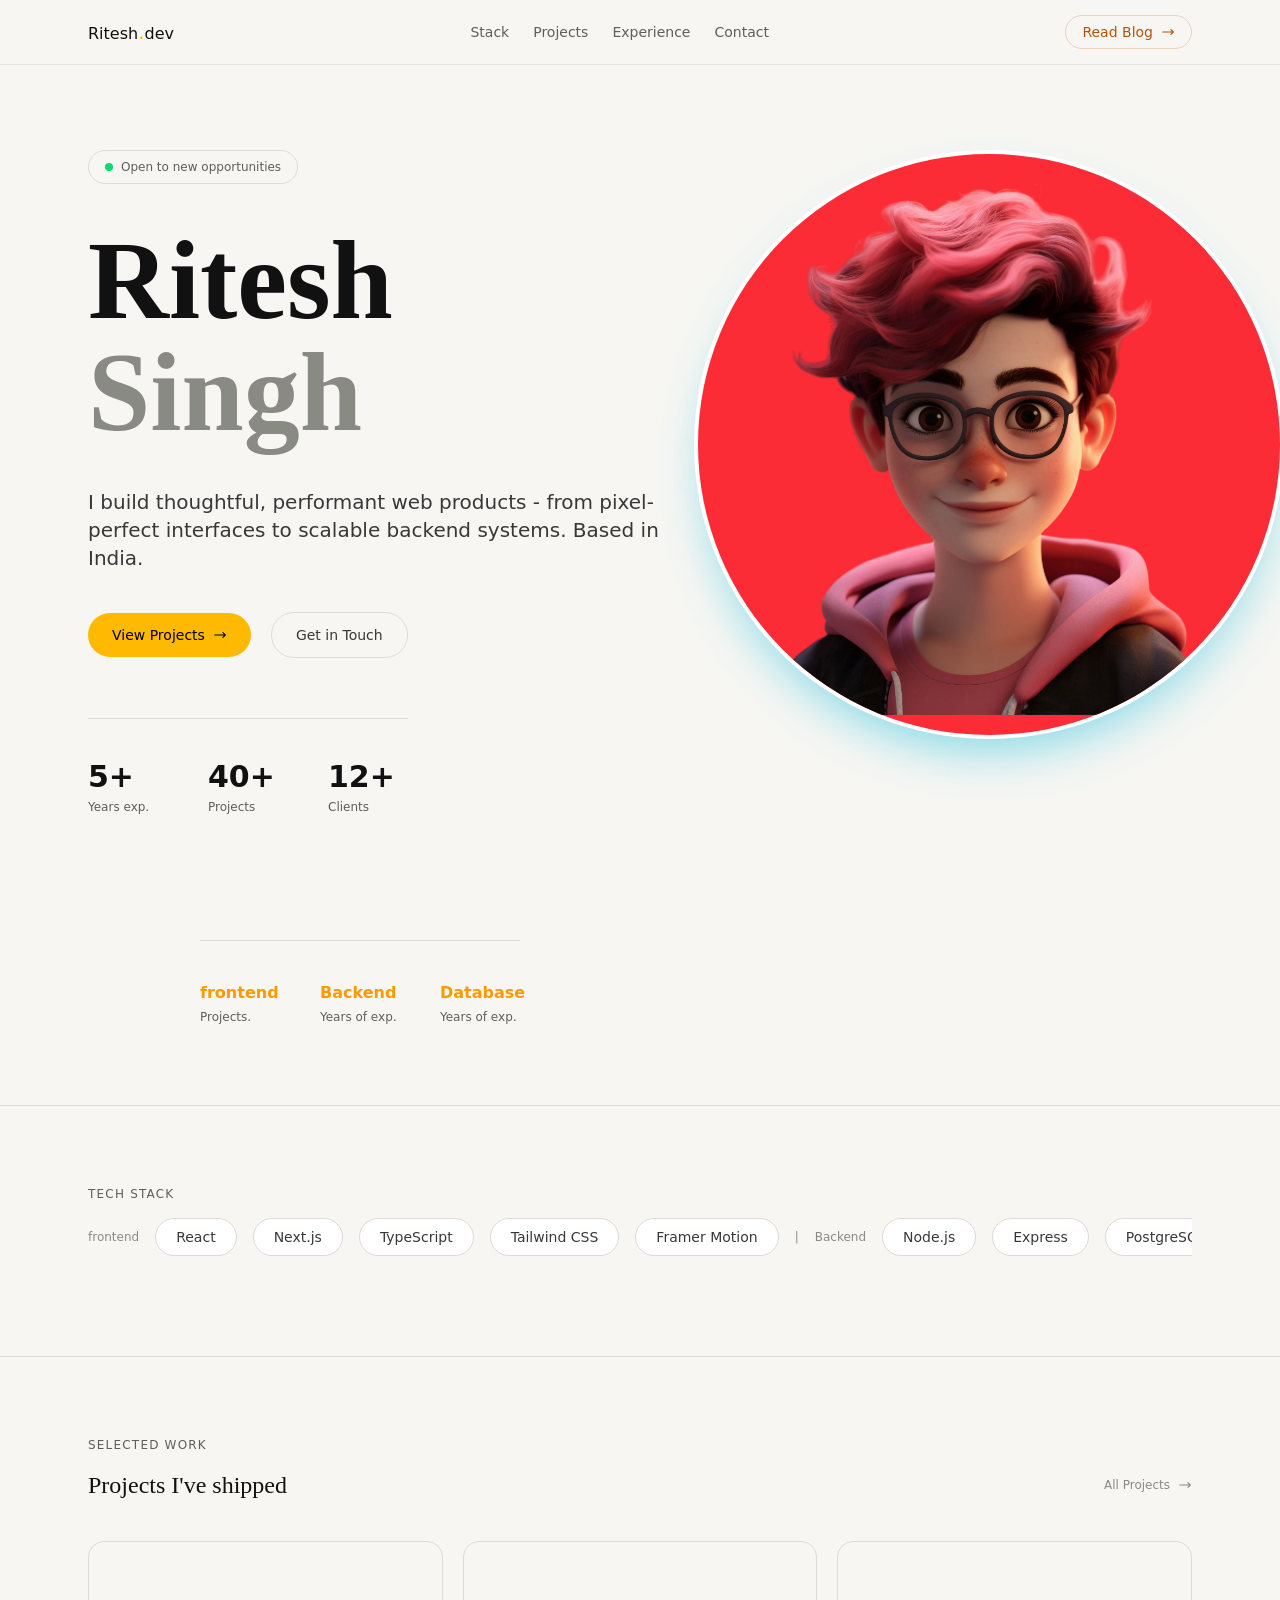
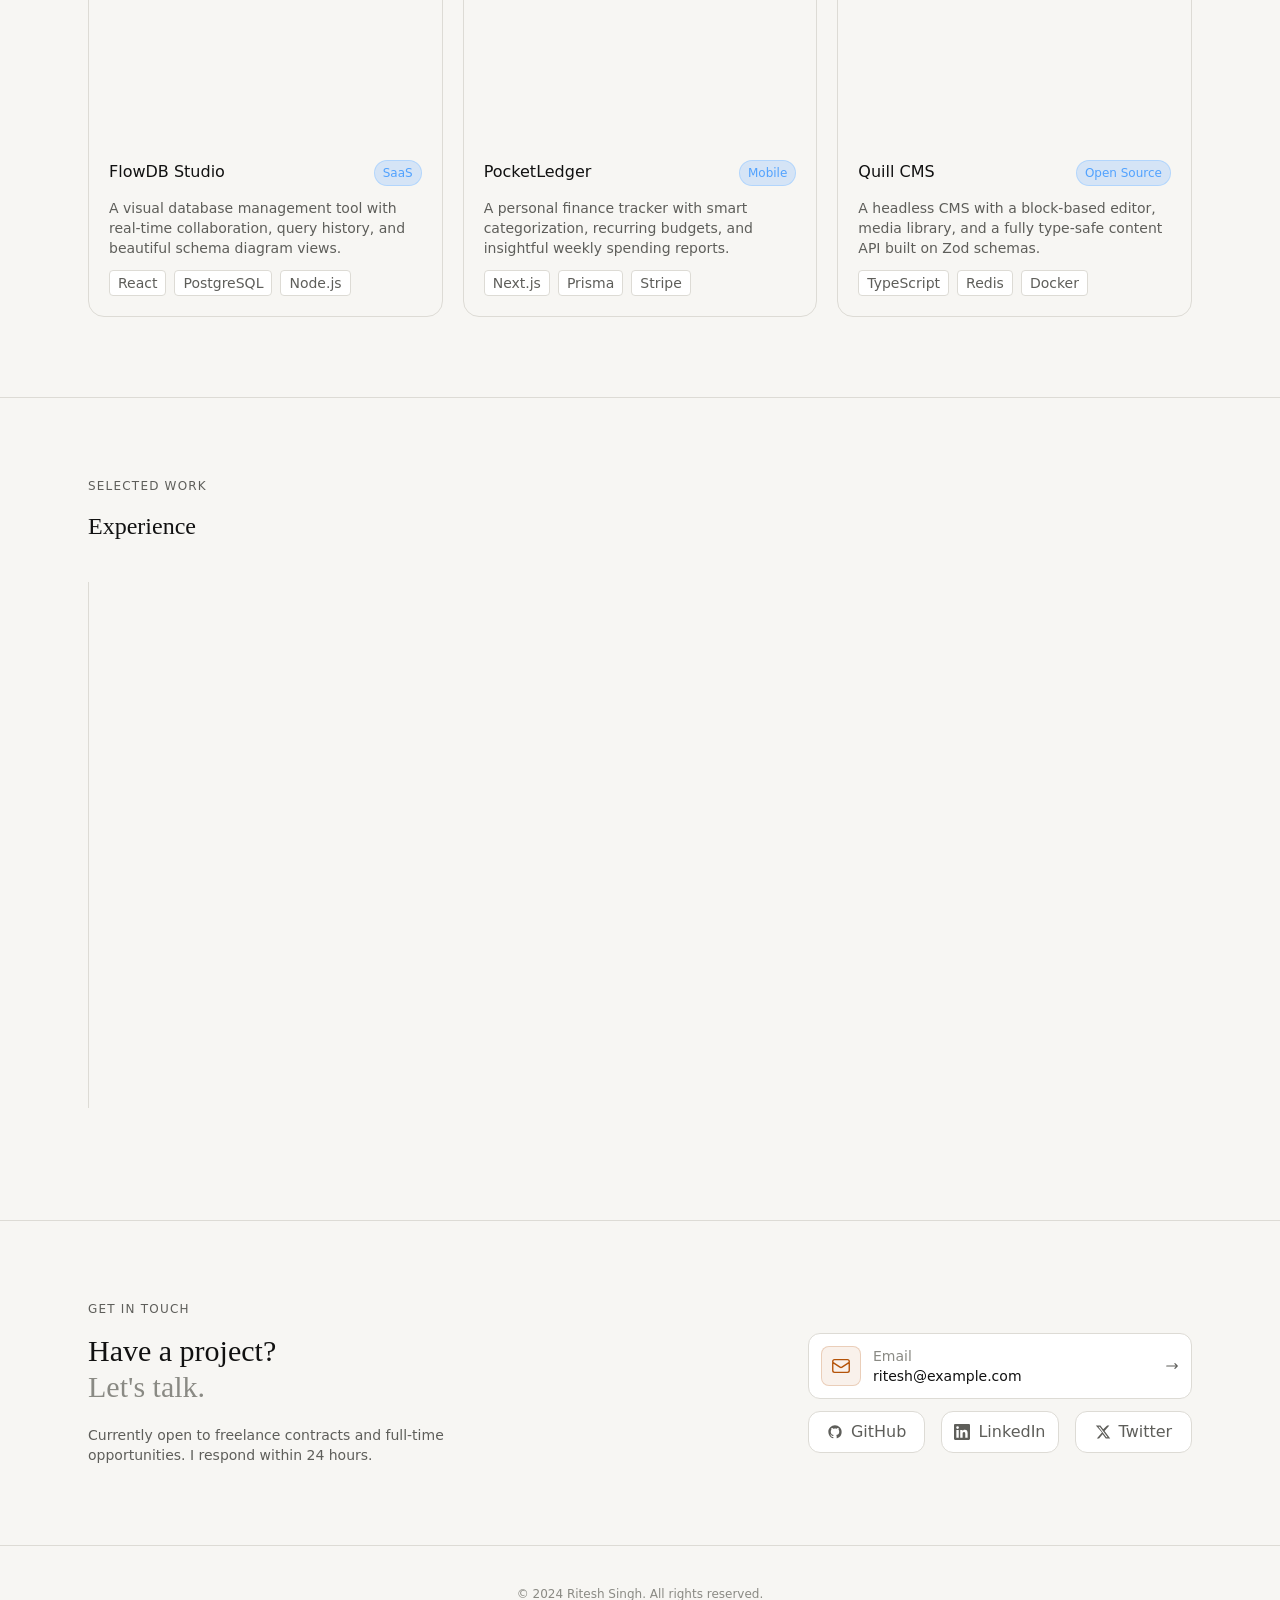
==== commit 4b7fdfac: "dynamic portfolio" ====
--- a/index.html
+++ b/index.html
@@ -47,6 +47,11 @@
                     Open to new opportunities
                 </div>
 
+
+                <figure class="object-cover absolute gap-3 overflow-hidden inline-block p-5 rounded-full md:ml-100 md:mt-1 md:bg-red-500 md-p-0 shadow-2xl md:ring-4 md:bg-cyan-500 shadow-90xl shadow-cyan-500/50 ">
+                    <img src="avatar.png">
+                </figure>
+
                 <h1 class="font-serif text-6xl md:text-8xl lg:text-[7rem] font-bold mb-10 animate-fade-in-up-1">
                     <p class="text-(--text-1)">Ritesh</p>
                     <p class="text-(--text-4)">Singh</p>
@@ -92,6 +97,28 @@
         </section>
 
 
+                <div class="border-t border-(--border) grid grid-cols-3 pt-10 gap-10 max-w-xs animate-fade-in-up-3 mb-20 mt-10 ml-6 md:ml-50">
+                    <div>
+                        <p class="text-md font-semibold mb-1 text-amber-500 ">frontend</p>
+                        <p class="text-xs text-(--text-3)">Projects.</p>
+                    </div>
+                    <div>
+                        <p class="text-md font-semibold mb-1 text-(--text-1) text-amber-500">Backend</p>
+                        <p class="text-xs text-(--text-3)">Years of exp.</p>
+                    </div>
+                    <div>
+                        <p class="text-md font-semibold mb-1 text-(--text-1) text-amber-500 ">Database</p>
+                        <p class="text-xs text-(--text-3)">Years of exp.</p>
+                    </div>
+                </div>
+
+
+            </div>
+
+            
+        </section>
+
+
         <section id="tech-stack" class="border-t border-(--border) py-20">
             <div class="max-w-6xl mx-auto px-6">
                 <h2 class="uppercase text-(--text-3) text-xs tracking-widest mb-4">Tech Stack</h2>
@@ -451,7 +478,7 @@
                     </div>
 
                     <div class=" flex-1 md:max-w-sm">
-                        <a href="mailto:nishant@example.com"
+                        <a href="mailto:ritesh@example.com"
                             class="flex border border-(--border) rounded-xl bg-(--surface-solid)  p-3 items-center gap-3 ">
                             <svg class="w-10 h-10 text-(--accent) bg-(--accent-dim) p-2 rounded-lg border border-(--accent-border)"
                                 fill="none" stroke="currentColor" viewBox="0 0 24 24">
--- a/output.css
+++ b/output.css
@@ -6,21 +6,23 @@
     --font-sans: 'Inter', ui-sans-serif, system-ui, sans-serif;
     --font-serif: 'Playfair Display', ui-serif, Georgia, serif;
     --font-mono: 'JetBrains Mono', ui-monospace, 'Courier New', monospace;
+    --color-red-400: oklch(70.4% 0.191 22.216);
+    --color-red-500: oklch(63.7% 0.237 25.331);
     --color-amber-300: oklch(87.9% 0.169 91.605);
     --color-amber-400: oklch(82.8% 0.189 84.429);
-    --color-yellow-400: oklch(85.2% 0.199 91.936);
+    --color-amber-500: oklch(76.9% 0.188 70.08);
     --color-green-400: oklch(79.2% 0.209 151.711);
     --color-emerald-800: oklch(43.2% 0.095 166.913);
     --color-emerald-950: oklch(26.2% 0.051 172.552);
     --color-teal-900: oklch(38.6% 0.063 188.416);
-    --color-blue-100: oklch(93.2% 0.032 255.585);
+    --color-cyan-500: oklch(71.5% 0.143 215.221);
     --color-blue-300: oklch(80.9% 0.105 251.813);
     --color-blue-400: oklch(70.7% 0.165 254.624);
-    --color-blue-600: oklch(54.6% 0.245 262.881);
     --color-blue-800: oklch(42.4% 0.199 265.638);
     --color-blue-950: oklch(28.2% 0.091 267.935);
     --color-violet-800: oklch(43.2% 0.232 292.759);
     --color-violet-950: oklch(28.3% 0.141 291.089);
+    --color-purple-400: oklch(71.4% 0.203 305.504);
     --color-purple-900: oklch(38.1% 0.176 304.987);
     --color-slate-900: oklch(20.8% 0.042 265.755);
     --color-neutral-900: oklch(20.5% 0 none);
@@ -30,11 +32,14 @@
     --container-xs: 20rem;
     --container-sm: 24rem;
     --container-xl: 36rem;
+    --container-2xl: 42rem;
     --container-6xl: 72rem;
     --text-xs: 0.75rem;
     --text-xs--line-height: calc(1 / 0.75);
     --text-sm: 0.875rem;
     --text-sm--line-height: calc(1.25 / 0.875);
+    --text-base: 1rem;
+    --text-base--line-height: calc(1.5 / 1);
     --text-lg: 1.125rem;
     --text-lg--line-height: calc(1.75 / 1.125);
     --text-xl: 1.25rem;
@@ -43,6 +48,10 @@
     --text-2xl--line-height: calc(2 / 1.5);
     --text-3xl: 1.875rem;
     --text-3xl--line-height: calc(2.25 / 1.875);
+    --text-4xl: 2.25rem;
+    --text-4xl--line-height: calc(2.5 / 2.25);
+    --text-5xl: 3rem;
+    --text-5xl--line-height: 1;
     --text-6xl: 3.75rem;
     --text-6xl--line-height: 1;
     --text-8xl: 6rem;
@@ -52,11 +61,12 @@
     --font-weight-medium: 500;
     --font-weight-semibold: 600;
     --font-weight-bold: 700;
+    --tracking-tight: -0.025em;
     --tracking-widest: 0.1em;
+    --leading-tight: 1.25;
     --radius-lg: 0.5rem;
     --radius-xl: 0.75rem;
     --radius-2xl: 1rem;
-    --ease-out: cubic-bezier(0, 0, 0.2, 1);
     --animate-pulse: pulse 2s cubic-bezier(0.4, 0, 0.6, 1) infinite;
     --blur-xs: 4px;
     --blur-2xl: 40px;
@@ -225,48 +235,66 @@
   .relative {
     position: relative;
   }
+  .static {
+    position: static;
+  }
+  .sticky {
+    position: sticky;
+  }
   .inset-0 {
     inset: 0px;
   }
   .inset-x-0 {
     inset-inline: 0px;
   }
-  .top-0 {
-    top: 0px;
-  }
   .top-2 {
     top: calc(var(--spacing) * 2);
   }
-  .right-0 {
-    right: 0px;
-  }
-  .bottom-0 {
-    bottom: 0px;
+  .top-30 {
+    top: calc(var(--spacing) * 30);
   }
   .-left-1\.5 {
     left: calc(var(--spacing) * -1.5);
   }
-  .left-0 {
-    left: 0px;
-  }
-  .left-1 {
-    left: var(--spacing);
-  }
   .z-10 {
     z-index: 10;
   }
-  .col-span-1 {
-    grid-column: span 1 / span 1;
-  }
-  .col-span-2 {
-    grid-column: span 2 / span 2;
+  .container {
+    width: 100%;
+    @media (width >= 40rem) {
+      max-width: 40rem;
+    }
+    @media (width >= 48rem) {
+      max-width: 48rem;
+    }
+    @media (width >= 64rem) {
+      max-width: 64rem;
+    }
+    @media (width >= 80rem) {
+      max-width: 80rem;
+    }
+    @media (width >= 96rem) {
+      max-width: 96rem;
+    }
   }
   .mx-auto {
     margin-inline: auto;
   }
+  .mt-2\.5 {
+    margin-top: calc(var(--spacing) * 2.5);
+  }
   .mt-3 {
     margin-top: calc(var(--spacing) * 3);
   }
+  .mt-6 {
+    margin-top: calc(var(--spacing) * 6);
+  }
+  .mt-10 {
+    margin-top: calc(var(--spacing) * 10);
+  }
+  .mt-12 {
+    margin-top: calc(var(--spacing) * 12);
+  }
   .mb-1 {
     margin-bottom: var(--spacing);
   }
@@ -279,6 +307,9 @@
   .mb-5 {
     margin-bottom: calc(var(--spacing) * 5);
   }
+  .mb-6 {
+    margin-bottom: calc(var(--spacing) * 6);
+  }
   .mb-8 {
     margin-bottom: calc(var(--spacing) * 8);
   }
@@ -288,6 +319,15 @@
   .mb-15 {
     margin-bottom: calc(var(--spacing) * 15);
   }
+  .mb-20 {
+    margin-bottom: calc(var(--spacing) * 20);
+  }
+  .ml-6 {
+    margin-left: calc(var(--spacing) * 6);
+  }
+  .contents {
+    display: contents;
+  }
   .flex {
     display: flex;
   }
@@ -303,12 +343,12 @@
   .inline-flex {
     display: inline-flex;
   }
-  .table {
-    display: table;
-  }
   .aspect-video {
     aspect-ratio: var(--aspect-video);
   }
+  .h-1 {
+    height: var(--spacing);
+  }
   .h-2 {
     height: calc(var(--spacing) * 2);
   }
@@ -330,6 +370,9 @@
   .min-h-screen {
     min-height: 100vh;
   }
+  .w-1 {
+    width: var(--spacing);
+  }
   .w-2 {
     width: calc(var(--spacing) * 2);
   }
@@ -345,9 +388,15 @@
   .w-10 {
     width: calc(var(--spacing) * 10);
   }
+  .w-40 {
+    width: calc(var(--spacing) * 40);
+  }
   .w-full {
     width: 100%;
   }
+  .max-w-2xl {
+    max-width: var(--container-2xl);
+  }
   .max-w-6xl {
     max-width: var(--container-6xl);
   }
@@ -360,14 +409,17 @@
   .max-w-xs {
     max-width: var(--container-xs);
   }
+  .min-w-2 {
+    min-width: calc(var(--spacing) * 2);
+  }
+  .min-w-10 {
+    min-width: calc(var(--spacing) * 10);
+  }
   .flex-1 {
     flex: 1;
   }
-  .border-collapse {
-    border-collapse: collapse;
-  }
-  .transform {
-    transform: var(--tw-rotate-x,) var(--tw-rotate-y,) var(--tw-rotate-z,) var(--tw-skew-x,) var(--tw-skew-y,);
+  .rotate-180 {
+    rotate: 180deg;
   }
   .animate-pulse {
     animation: var(--animate-pulse);
@@ -378,9 +430,6 @@
   .cursor-pointer {
     cursor: pointer;
   }
-  .resize {
-    resize: both;
-  }
   .grid-cols-1 {
     grid-template-columns: repeat(1, minmax(0, 1fr));
   }
@@ -393,21 +442,33 @@
   .flex-wrap {
     flex-wrap: wrap;
   }
+  .place-items-center {
+    place-items: center;
+  }
   .items-center {
     align-items: center;
   }
+  .items-start {
+    align-items: flex-start;
+  }
   .justify-between {
     justify-content: space-between;
   }
   .justify-center {
     justify-content: center;
   }
+  .gap-1 {
+    gap: var(--spacing);
+  }
   .gap-2 {
     gap: calc(var(--spacing) * 2);
   }
   .gap-3 {
     gap: calc(var(--spacing) * 3);
   }
+  .gap-3\.5 {
+    gap: calc(var(--spacing) * 3.5);
+  }
   .gap-4 {
     gap: calc(var(--spacing) * 4);
   }
@@ -419,6 +480,9 @@
   }
   .gap-10 {
     gap: calc(var(--spacing) * 10);
+  }
+  .gap-20 {
+    gap: calc(var(--spacing) * 20);
   }
   .overflow-hidden {
     overflow: hidden;
@@ -461,6 +525,10 @@
     border-left-style: var(--tw-border-style);
     border-left-width: 1px;
   }
+  .border-l-2 {
+    border-left-style: var(--tw-border-style);
+    border-left-width: 2px;
+  }
   .border-\(--accent\) {
     border-color: var(--accent);
   }
@@ -472,9 +540,6 @@
   }
   .border-\(--border-subtle\) {
     border-color: var(--border-subtle);
-  }
-  .border-blue-300 {
-    border-color: var(--color-blue-300);
   }
   .border-blue-300\/50 {
     border-color: color-mix(in srgb, oklch(80.9% 0.105 251.813) 50%, transparent);
@@ -482,15 +547,15 @@
       border-color: color-mix(in oklab, var(--color-blue-300) 50%, transparent);
     }
   }
-  .border-white {
-    border-color: var(--color-white);
-  }
   .border-white\/20 {
     border-color: color-mix(in srgb, #fff 20%, transparent);
     @supports (color: color-mix(in lab, red, red)) {
       border-color: color-mix(in oklab, var(--color-white) 20%, transparent);
     }
   }
+  .bg-\(--accent\) {
+    background-color: var(--accent);
+  }
   .bg-\(--accent-dim\) {
     background-color: var(--accent-dim);
   }
@@ -503,11 +568,11 @@
   .bg-\(--surface-solid\) {
     background-color: var(--surface-solid);
   }
+  .bg-\(--text-4\) {
+    background-color: var(--text-4);
+  }
   .bg-amber-400 {
     background-color: var(--color-amber-400);
-  }
-  .bg-black {
-    background-color: var(--color-black);
   }
   .bg-black\/0 {
     background-color: color-mix(in srgb, #000 0%, transparent);
@@ -515,9 +580,6 @@
       background-color: color-mix(in oklab, var(--color-black) 0%, transparent);
     }
   }
-  .bg-blue-100 {
-    background-color: var(--color-blue-100);
-  }
   .bg-blue-400 {
     background-color: var(--color-blue-400);
   }
@@ -530,8 +592,11 @@
   .bg-green-400 {
     background-color: var(--color-green-400);
   }
-  .bg-white {
-    background-color: var(--color-white);
+  .bg-purple-400 {
+    background-color: var(--color-purple-400);
+  }
+  .bg-red-400 {
+    background-color: var(--color-red-400);
   }
   .bg-white\/10 {
     background-color: color-mix(in srgb, #fff 10%, transparent);
@@ -539,12 +604,6 @@
       background-color: color-mix(in oklab, var(--color-white) 10%, transparent);
     }
   }
-  .bg-white\/20 {
-    background-color: color-mix(in srgb, #fff 20%, transparent);
-    @supports (color: color-mix(in lab, red, red)) {
-      background-color: color-mix(in oklab, var(--color-white) 20%, transparent);
-    }
-  }
   .bg-linear-to-br {
     --tw-gradient-position: to bottom right;
     @supports (background-image: linear-gradient(in lab, red, red)) {
@@ -564,11 +623,6 @@
     --tw-gradient-from: var(--color-violet-950);
     --tw-gradient-stops: var(--tw-gradient-via-stops, var(--tw-gradient-position), var(--tw-gradient-from) var(--tw-gradient-from-position), var(--tw-gradient-to) var(--tw-gradient-to-position));
   }
-  .via-purple-900 {
-    --tw-gradient-via: var(--color-purple-900);
-    --tw-gradient-via-stops: var(--tw-gradient-position), var(--tw-gradient-from) var(--tw-gradient-from-position), var(--tw-gradient-via) var(--tw-gradient-via-position), var(--tw-gradient-to) var(--tw-gradient-to-position);
-    --tw-gradient-stops: var(--tw-gradient-via-stops);
-  }
   .via-purple-900\/30 {
     --tw-gradient-via: color-mix(in srgb, oklch(38.1% 0.176 304.987) 30%, transparent);
     @supports (color: color-mix(in lab, red, red)) {
@@ -582,11 +636,6 @@
     --tw-gradient-via-stops: var(--tw-gradient-position), var(--tw-gradient-from) var(--tw-gradient-from-position), var(--tw-gradient-via) var(--tw-gradient-via-position), var(--tw-gradient-to) var(--tw-gradient-to-position);
     --tw-gradient-stops: var(--tw-gradient-via-stops);
   }
-  .via-teal-900 {
-    --tw-gradient-via: var(--color-teal-900);
-    --tw-gradient-via-stops: var(--tw-gradient-position), var(--tw-gradient-from) var(--tw-gradient-from-position), var(--tw-gradient-via) var(--tw-gradient-via-position), var(--tw-gradient-to) var(--tw-gradient-to-position);
-    --tw-gradient-stops: var(--tw-gradient-via-stops);
-  }
   .via-teal-900\/40 {
     --tw-gradient-via: color-mix(in srgb, oklch(38.6% 0.063 188.416) 40%, transparent);
     @supports (color: color-mix(in lab, red, red)) {
@@ -599,6 +648,9 @@
     --tw-gradient-to: var(--color-neutral-900);
     --tw-gradient-stops: var(--tw-gradient-via-stops, var(--tw-gradient-position), var(--tw-gradient-from) var(--tw-gradient-from-position), var(--tw-gradient-to) var(--tw-gradient-to-position));
   }
+  .object-cover {
+    object-fit: cover;
+  }
   .p-2 {
     padding: calc(var(--spacing) * 2);
   }
@@ -608,6 +660,9 @@
   .p-5 {
     padding: calc(var(--spacing) * 5);
   }
+  .p-6 {
+    padding: calc(var(--spacing) * 6);
+  }
   .px-2 {
     padding-inline: calc(var(--spacing) * 2);
   }
@@ -623,9 +678,6 @@
   .px-6 {
     padding-inline: calc(var(--spacing) * 6);
   }
-  .py-0 {
-    padding-block: 0px;
-  }
   .py-0\.5 {
     padding-block: calc(var(--spacing) * 0.5);
   }
@@ -641,12 +693,21 @@
   .py-3 {
     padding-block: calc(var(--spacing) * 3);
   }
+  .py-7 {
+    padding-block: calc(var(--spacing) * 7);
+  }
   .py-10 {
     padding-block: calc(var(--spacing) * 10);
   }
+  .py-15 {
+    padding-block: calc(var(--spacing) * 15);
+  }
   .py-20 {
     padding-block: calc(var(--spacing) * 20);
   }
+  .pt-5 {
+    padding-top: calc(var(--spacing) * 5);
+  }
   .pt-10 {
     padding-top: calc(var(--spacing) * 10);
   }
@@ -656,11 +717,8 @@
   .pb-5 {
     padding-bottom: calc(var(--spacing) * 5);
   }
-  .pl-5 {
-    padding-left: calc(var(--spacing) * 5);
-  }
-  .pl-10 {
-    padding-left: calc(var(--spacing) * 10);
+  .pl-6 {
+    padding-left: calc(var(--spacing) * 6);
   }
   .pl-12 {
     padding-left: calc(var(--spacing) * 12);
@@ -679,10 +737,18 @@
     font-size: var(--text-3xl);
     line-height: var(--tw-leading, var(--text-3xl--line-height));
   }
+  .text-4xl {
+    font-size: var(--text-4xl);
+    line-height: var(--tw-leading, var(--text-4xl--line-height));
+  }
   .text-6xl {
     font-size: var(--text-6xl);
     line-height: var(--tw-leading, var(--text-6xl--line-height));
   }
+  .text-base {
+    font-size: var(--text-base);
+    line-height: var(--tw-leading, var(--text-base--line-height));
+  }
   .text-lg {
     font-size: var(--text-lg);
     line-height: var(--tw-leading, var(--text-lg--line-height));
@@ -699,6 +765,22 @@
     font-size: var(--text-xs);
     line-height: var(--tw-leading, var(--text-xs--line-height));
   }
+  .leading-6 {
+    --tw-leading: calc(var(--spacing) * 6);
+    line-height: calc(var(--spacing) * 6);
+  }
+  .leading-7 {
+    --tw-leading: calc(var(--spacing) * 7);
+    line-height: calc(var(--spacing) * 7);
+  }
+  .leading-8 {
+    --tw-leading: calc(var(--spacing) * 8);
+    line-height: calc(var(--spacing) * 8);
+  }
+  .leading-tight {
+    --tw-leading: var(--leading-tight);
+    line-height: var(--leading-tight);
+  }
   .font-bold {
     --tw-font-weight: var(--font-weight-bold);
     font-weight: var(--font-weight-bold);
@@ -719,6 +801,10 @@
     --tw-font-weight: var(--font-weight-semibold);
     font-weight: var(--font-weight-semibold);
   }
+  .tracking-tight {
+    --tw-tracking: var(--tracking-tight);
+    letter-spacing: var(--tracking-tight);
+  }
   .tracking-widest {
     --tw-tracking: var(--tracking-widest);
     letter-spacing: var(--tracking-widest);
@@ -726,14 +812,14 @@
   .text-nowrap {
     text-wrap: nowrap;
   }
-  .text-wrap {
-    text-wrap: wrap;
-  }
   .text-\(--accent\) {
     color: var(--accent);
   }
-  .text-\(--text\) {
-    color: var(--text);
+  .text-\(--accent\)\/80 {
+    color: var(--accent);
+    @supports (color: color-mix(in lab, red, red)) {
+      color: color-mix(in oklab, var(--accent) 80%, transparent);
+    }
   }
   .text-\(--text-1\) {
     color: var(--text-1);
@@ -750,14 +836,14 @@
   .text-amber-400 {
     color: var(--color-amber-400);
   }
+  .text-amber-500 {
+    color: var(--color-amber-500);
+  }
   .text-black {
     color: var(--color-black);
   }
   .text-blue-400 {
     color: var(--color-blue-400);
-  }
-  .text-blue-800 {
-    color: var(--color-blue-800);
   }
   .text-blue-800\/50 {
     color: color-mix(in srgb, oklch(42.4% 0.199 265.638) 50%, transparent);
@@ -765,24 +851,12 @@
       color: color-mix(in oklab, var(--color-blue-800) 50%, transparent);
     }
   }
-  .text-emerald-800 {
-    color: var(--color-emerald-800);
-  }
   .text-emerald-800\/50 {
     color: color-mix(in srgb, oklch(43.2% 0.095 166.913) 50%, transparent);
     @supports (color: color-mix(in lab, red, red)) {
       color: color-mix(in oklab, var(--color-emerald-800) 50%, transparent);
     }
   }
-  .text-emerald-800\/500 {
-    color: color-mix(in srgb, oklch(43.2% 0.095 166.913) 500%, transparent);
-    @supports (color: color-mix(in lab, red, red)) {
-      color: color-mix(in oklab, var(--color-emerald-800) 500%, transparent);
-    }
-  }
-  .text-violet-800 {
-    color: var(--color-violet-800);
-  }
   .text-violet-800\/50 {
     color: color-mix(in srgb, oklch(43.2% 0.232 292.759) 50%, transparent);
     @supports (color: color-mix(in lab, red, red)) {
@@ -792,26 +866,27 @@
   .text-white {
     color: var(--color-white);
   }
+  .capitalize {
+    text-transform: capitalize;
+  }
   .uppercase {
     text-transform: uppercase;
   }
-  .underline {
-    text-decoration-line: underline;
+  .italic {
+    font-style: italic;
   }
   .opacity-0 {
     opacity: 0%;
   }
-  .opacity-100 {
-    opacity: 100%;
-  }
-  .outline {
-    outline-style: var(--tw-outline-style);
-    outline-width: 1px;
-  }
-  .backdrop-blur {
-    --tw-backdrop-blur: blur(8px);
-    -webkit-backdrop-filter: var(--tw-backdrop-blur,) var(--tw-backdrop-brightness,) var(--tw-backdrop-contrast,) var(--tw-backdrop-grayscale,) var(--tw-backdrop-hue-rotate,) var(--tw-backdrop-invert,) var(--tw-backdrop-opacity,) var(--tw-backdrop-saturate,) var(--tw-backdrop-sepia,);
-    backdrop-filter: var(--tw-backdrop-blur,) var(--tw-backdrop-brightness,) var(--tw-backdrop-contrast,) var(--tw-backdrop-grayscale,) var(--tw-backdrop-hue-rotate,) var(--tw-backdrop-invert,) var(--tw-backdrop-opacity,) var(--tw-backdrop-saturate,) var(--tw-backdrop-sepia,);
+  .shadow-2xl {
+    --tw-shadow: 0 25px 50px -12px var(--tw-shadow-color, rgb(0 0 0 / 0.25));
+    box-shadow: var(--tw-inset-shadow), var(--tw-inset-ring-shadow), var(--tw-ring-offset-shadow), var(--tw-ring-shadow), var(--tw-shadow);
+  }
+  .shadow-cyan-500\/50 {
+    --tw-shadow-color: color-mix(in srgb, oklch(71.5% 0.143 215.221) 50%, transparent);
+    @supports (color: color-mix(in lab, red, red)) {
+      --tw-shadow-color: color-mix(in oklab, color-mix(in oklab, var(--color-cyan-500) 50%, transparent) var(--tw-shadow-alpha), transparent);
+    }
   }
   .backdrop-blur-2xl {
     --tw-backdrop-blur: blur(var(--blur-2xl));
@@ -823,15 +898,6 @@
     -webkit-backdrop-filter: var(--tw-backdrop-blur,) var(--tw-backdrop-brightness,) var(--tw-backdrop-contrast,) var(--tw-backdrop-grayscale,) var(--tw-backdrop-hue-rotate,) var(--tw-backdrop-invert,) var(--tw-backdrop-opacity,) var(--tw-backdrop-saturate,) var(--tw-backdrop-sepia,);
     backdrop-filter: var(--tw-backdrop-blur,) var(--tw-backdrop-brightness,) var(--tw-backdrop-contrast,) var(--tw-backdrop-grayscale,) var(--tw-backdrop-hue-rotate,) var(--tw-backdrop-invert,) var(--tw-backdrop-opacity,) var(--tw-backdrop-saturate,) var(--tw-backdrop-sepia,);
   }
-  .backdrop-filter {
-    -webkit-backdrop-filter: var(--tw-backdrop-blur,) var(--tw-backdrop-brightness,) var(--tw-backdrop-contrast,) var(--tw-backdrop-grayscale,) var(--tw-backdrop-hue-rotate,) var(--tw-backdrop-invert,) var(--tw-backdrop-opacity,) var(--tw-backdrop-saturate,) var(--tw-backdrop-sepia,);
-    backdrop-filter: var(--tw-backdrop-blur,) var(--tw-backdrop-brightness,) var(--tw-backdrop-contrast,) var(--tw-backdrop-grayscale,) var(--tw-backdrop-hue-rotate,) var(--tw-backdrop-invert,) var(--tw-backdrop-opacity,) var(--tw-backdrop-saturate,) var(--tw-backdrop-sepia,);
-  }
-  .transition {
-    transition-property: color, background-color, border-color, outline-color, text-decoration-color, fill, stroke, --tw-gradient-from, --tw-gradient-via, --tw-gradient-to, opacity, box-shadow, transform, translate, scale, rotate, filter, -webkit-backdrop-filter, backdrop-filter, display, content-visibility, overlay, pointer-events;
-    transition-timing-function: var(--tw-ease, var(--default-transition-timing-function));
-    transition-duration: var(--tw-duration, var(--default-transition-duration));
-  }
   .transition-all {
     transition-property: all;
     transition-timing-function: var(--tw-ease, var(--default-transition-timing-function));
@@ -849,22 +915,7 @@
     --tw-duration: 400ms;
     transition-duration: 400ms;
   }
-  .ease-out {
-    --tw-ease: var(--ease-out);
-    transition-timing-function: var(--ease-out);
-  }
   @media (hover: hover) {
-    .group-hover\:bg-black:is(:where(.group):hover *) {
-      background-color: var(--color-black);
-    }
-    .group-hover\:bg-black\/20:is(:where(.group):hover *) {
-      background-color: color-mix(in srgb, #000 20%, transparent);
-    }
-    @supports (color: color-mix(in lab, red, red)) {
-      .group-hover\:bg-black\/20:is(:where(.group):hover *) {
-        background-color: color-mix(in oklab, var(--color-black) 20%, transparent);
-      }
-    }
     .group-hover\:bg-black\/35:is(:where(.group):hover *) {
       background-color: color-mix(in srgb, #000 35%, transparent);
     }
@@ -873,56 +924,18 @@
         background-color: color-mix(in oklab, var(--color-black) 35%, transparent);
       }
     }
-    .group-hover\:bg-black\/40:is(:where(.group):hover *) {
-      background-color: color-mix(in srgb, #000 40%, transparent);
-    }
-    @supports (color: color-mix(in lab, red, red)) {
-      .group-hover\:bg-black\/40:is(:where(.group):hover *) {
-        background-color: color-mix(in oklab, var(--color-black) 40%, transparent);
-      }
-    }
-    .group-hover\:bg-black\/50:is(:where(.group):hover *) {
-      background-color: color-mix(in srgb, #000 50%, transparent);
-    }
-    @supports (color: color-mix(in lab, red, red)) {
-      .group-hover\:bg-black\/50:is(:where(.group):hover *) {
-        background-color: color-mix(in oklab, var(--color-black) 50%, transparent);
-      }
-    }
-    .group-hover\:opacity-0:is(:where(.group):hover *) {
-      opacity: 0%;
-    }
     .group-hover\:opacity-100:is(:where(.group):hover *) {
       opacity: 100%;
-    }
-    .hover\:translate-x-1\.5:hover {
-      --tw-translate-x: calc(var(--spacing) * 1.5);
-      translate: var(--tw-translate-x) var(--tw-translate-y);
     }
     .hover\:-translate-y-1\.5:hover {
       --tw-translate-y: calc(var(--spacing) * -1.5);
       translate: var(--tw-translate-x) var(--tw-translate-y);
     }
-    .hover\:translate-y-1:hover {
-      --tw-translate-y: var(--spacing);
-      translate: var(--tw-translate-x) var(--tw-translate-y);
-    }
-    .hover\:translate-y-1\.5:hover {
-      --tw-translate-y: calc(var(--spacing) * 1.5);
-      translate: var(--tw-translate-x) var(--tw-translate-y);
-    }
-    .hover\:border:hover {
-      border-style: var(--tw-border-style);
-      border-width: 1px;
-    }
     .hover\:border-\(--accent\):hover {
       border-color: var(--accent);
     }
     .hover\:border-\(--accent-dim\):hover {
       border-color: var(--accent-dim);
-    }
-    .hover\:border-white:hover {
-      border-color: var(--color-white);
     }
     .hover\:border-white\/30:hover {
       border-color: color-mix(in srgb, #fff 30%, transparent);
@@ -944,14 +957,25 @@
     .hover\:text-\(--text-1\):hover {
       color: var(--text-1);
     }
-    .hover\:opacity-100:hover {
-      opacity: 100%;
+  }
+  @media (width >= 40rem) {
+    .sm\:flex-row {
+      flex-direction: row;
     }
   }
   @media (width >= 48rem) {
     .md\:col-span-2 {
       grid-column: span 2 / span 2;
     }
+    .md\:mt-1 {
+      margin-top: var(--spacing);
+    }
+    .md\:ml-50 {
+      margin-left: calc(var(--spacing) * 50);
+    }
+    .md\:ml-100 {
+      margin-left: calc(var(--spacing) * 100);
+    }
     .md\:flex {
       display: flex;
     }
@@ -963,6 +987,16 @@
     }
     .md\:flex-row {
       flex-direction: row;
+    }
+    .md\:bg-cyan-500 {
+      background-color: var(--color-cyan-500);
+    }
+    .md\:bg-red-500 {
+      background-color: var(--color-red-500);
+    }
+    .md\:text-5xl {
+      font-size: var(--text-5xl);
+      line-height: var(--tw-leading, var(--text-5xl--line-height));
     }
     .md\:text-8xl {
       font-size: var(--text-8xl);
@@ -972,10 +1006,17 @@
       font-size: var(--text-xl);
       line-height: var(--tw-leading, var(--text-xl--line-height));
     }
+    .md\:ring-4 {
+      --tw-ring-shadow: var(--tw-ring-inset,) 0 0 0 calc(4px + var(--tw-ring-offset-width)) var(--tw-ring-color, currentcolor);
+      box-shadow: var(--tw-inset-shadow), var(--tw-inset-ring-shadow), var(--tw-ring-offset-shadow), var(--tw-ring-shadow), var(--tw-shadow);
+    }
   }
   @media (width >= 64rem) {
     .lg\:col-span-1 {
       grid-column: span 1 / span 1;
+    }
+    .lg\:block {
+      display: block;
     }
     .lg\:grid-cols-3 {
       grid-template-columns: repeat(3, minmax(0, 1fr));
@@ -1075,26 +1116,6 @@
 .animate-fade-in-up-3 {
   animation: fadeInUp 0.6s ease-out 0.45s both;
 }
-@property --tw-rotate-x {
-  syntax: "*";
-  inherits: false;
-}
-@property --tw-rotate-y {
-  syntax: "*";
-  inherits: false;
-}
-@property --tw-rotate-z {
-  syntax: "*";
-  inherits: false;
-}
-@property --tw-skew-x {
-  syntax: "*";
-  inherits: false;
-}
-@property --tw-skew-y {
-  syntax: "*";
-  inherits: false;
-}
 @property --tw-border-style {
   syntax: "*";
   inherits: false;
@@ -1142,6 +1163,10 @@
   inherits: false;
   initial-value: 100%;
 }
+@property --tw-leading {
+  syntax: "*";
+  inherits: false;
+}
 @property --tw-font-weight {
   syntax: "*";
   inherits: false;
@@ -1150,10 +1175,70 @@
   syntax: "*";
   inherits: false;
 }
-@property --tw-outline-style {
-  syntax: "*";
-  inherits: false;
-  initial-value: solid;
+@property --tw-shadow {
+  syntax: "*";
+  inherits: false;
+  initial-value: 0 0 #0000;
+}
+@property --tw-shadow-color {
+  syntax: "*";
+  inherits: false;
+}
+@property --tw-shadow-alpha {
+  syntax: "<percentage>";
+  inherits: false;
+  initial-value: 100%;
+}
+@property --tw-inset-shadow {
+  syntax: "*";
+  inherits: false;
+  initial-value: 0 0 #0000;
+}
+@property --tw-inset-shadow-color {
+  syntax: "*";
+  inherits: false;
+}
+@property --tw-inset-shadow-alpha {
+  syntax: "<percentage>";
+  inherits: false;
+  initial-value: 100%;
+}
+@property --tw-ring-color {
+  syntax: "*";
+  inherits: false;
+}
+@property --tw-ring-shadow {
+  syntax: "*";
+  inherits: false;
+  initial-value: 0 0 #0000;
+}
+@property --tw-inset-ring-color {
+  syntax: "*";
+  inherits: false;
+}
+@property --tw-inset-ring-shadow {
+  syntax: "*";
+  inherits: false;
+  initial-value: 0 0 #0000;
+}
+@property --tw-ring-inset {
+  syntax: "*";
+  inherits: false;
+}
+@property --tw-ring-offset-width {
+  syntax: "<length>";
+  inherits: false;
+  initial-value: 0px;
+}
+@property --tw-ring-offset-color {
+  syntax: "*";
+  inherits: false;
+  initial-value: #fff;
+}
+@property --tw-ring-offset-shadow {
+  syntax: "*";
+  inherits: false;
+  initial-value: 0 0 #0000;
 }
 @property --tw-backdrop-blur {
   syntax: "*";
@@ -1192,10 +1277,6 @@
   inherits: false;
 }
 @property --tw-duration {
-  syntax: "*";
-  inherits: false;
-}
-@property --tw-ease {
   syntax: "*";
   inherits: false;
 }
@@ -1222,11 +1303,6 @@
 @layer properties {
   @supports ((-webkit-hyphens: none) and (not (margin-trim: inline))) or ((-moz-orient: inline) and (not (color:rgb(from red r g b)))) {
     *, ::before, ::after, ::backdrop {
-      --tw-rotate-x: initial;
-      --tw-rotate-y: initial;
-      --tw-rotate-z: initial;
-      --tw-skew-x: initial;
-      --tw-skew-y: initial;
       --tw-border-style: solid;
       --tw-gradient-position: initial;
       --tw-gradient-from: #0000;
@@ -1237,9 +1313,23 @@
       --tw-gradient-from-position: 0%;
       --tw-gradient-via-position: 50%;
       --tw-gradient-to-position: 100%;
+      --tw-leading: initial;
       --tw-font-weight: initial;
       --tw-tracking: initial;
-      --tw-outline-style: solid;
+      --tw-shadow: 0 0 #0000;
+      --tw-shadow-color: initial;
+      --tw-shadow-alpha: 100%;
+      --tw-inset-shadow: 0 0 #0000;
+      --tw-inset-shadow-color: initial;
+      --tw-inset-shadow-alpha: 100%;
+      --tw-ring-color: initial;
+      --tw-ring-shadow: 0 0 #0000;
+      --tw-inset-ring-color: initial;
+      --tw-inset-ring-shadow: 0 0 #0000;
+      --tw-ring-inset: initial;
+      --tw-ring-offset-width: 0px;
+      --tw-ring-offset-color: #fff;
+      --tw-ring-offset-shadow: 0 0 #0000;
       --tw-backdrop-blur: initial;
       --tw-backdrop-brightness: initial;
       --tw-backdrop-contrast: initial;
@@ -1250,7 +1340,6 @@
       --tw-backdrop-saturate: initial;
       --tw-backdrop-sepia: initial;
       --tw-duration: initial;
-      --tw-ease: initial;
       --tw-translate-x: 0;
       --tw-translate-y: 0;
       --tw-translate-z: 0;
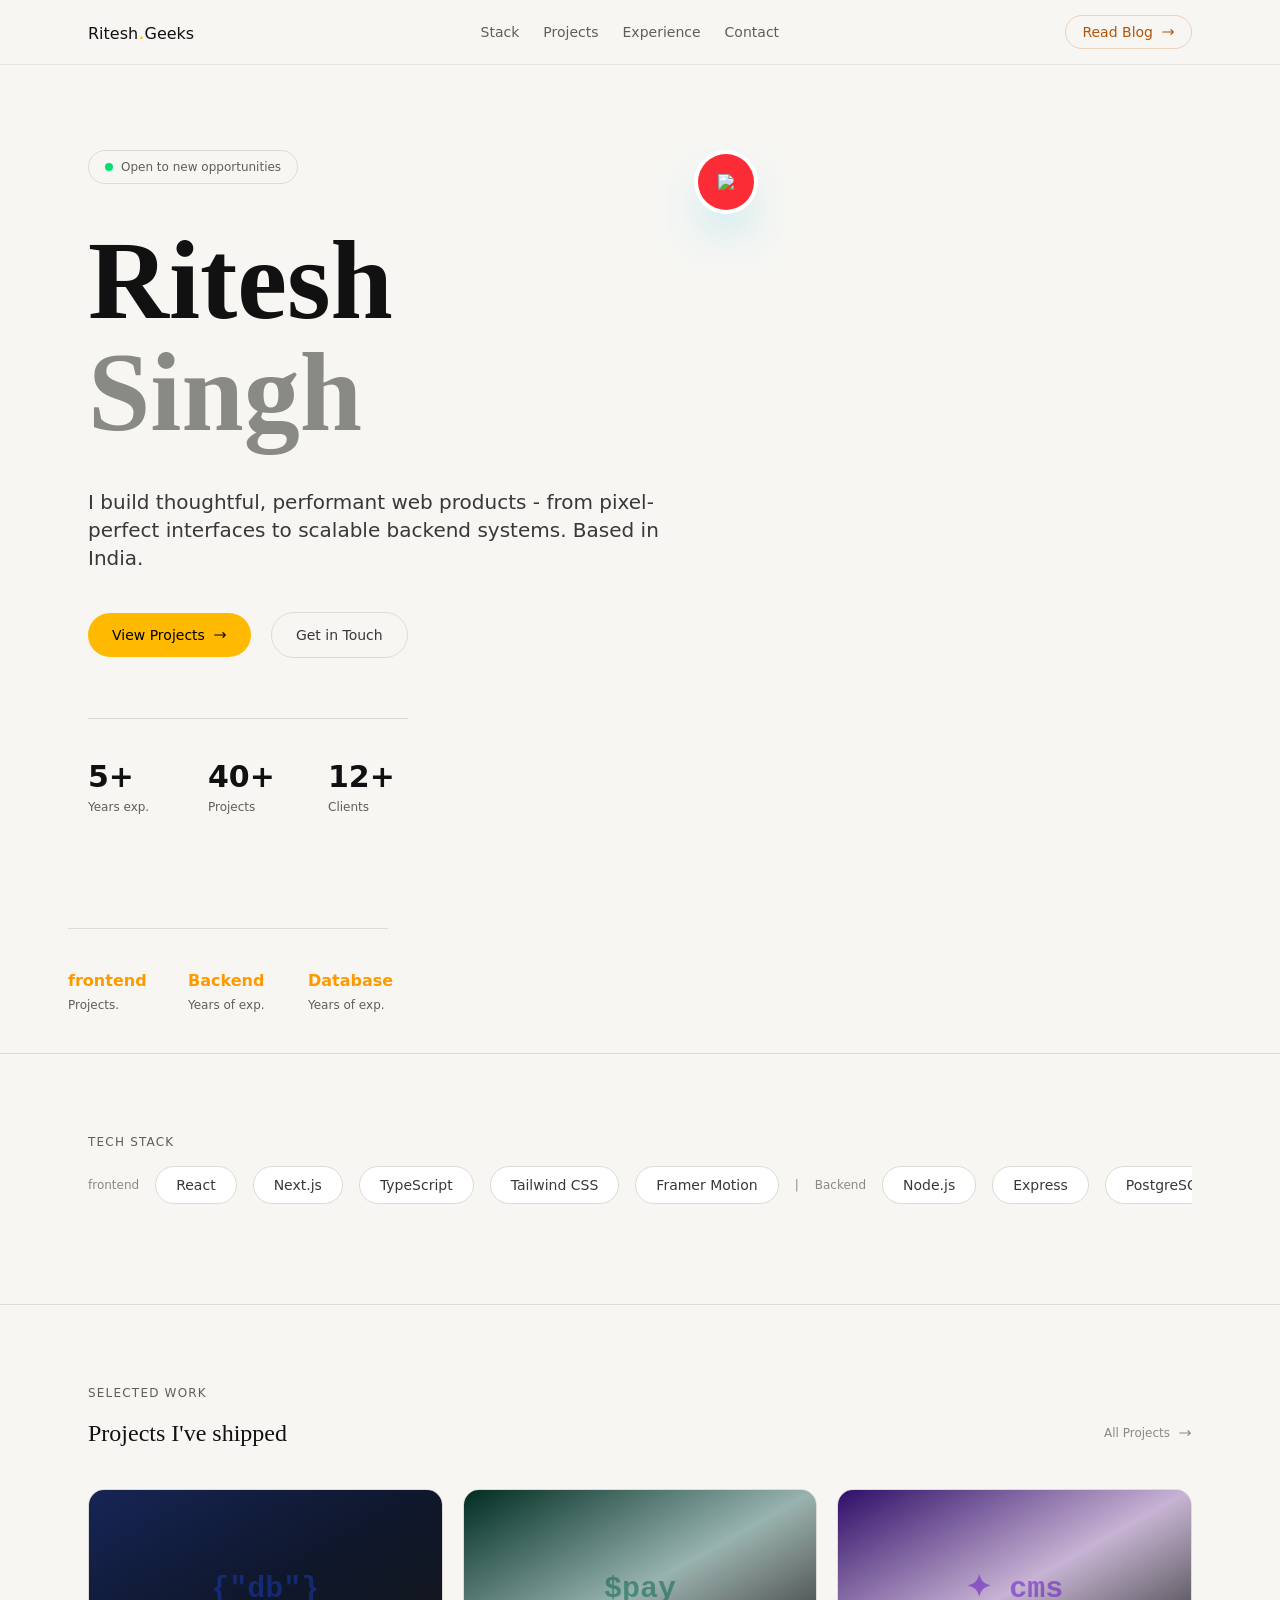
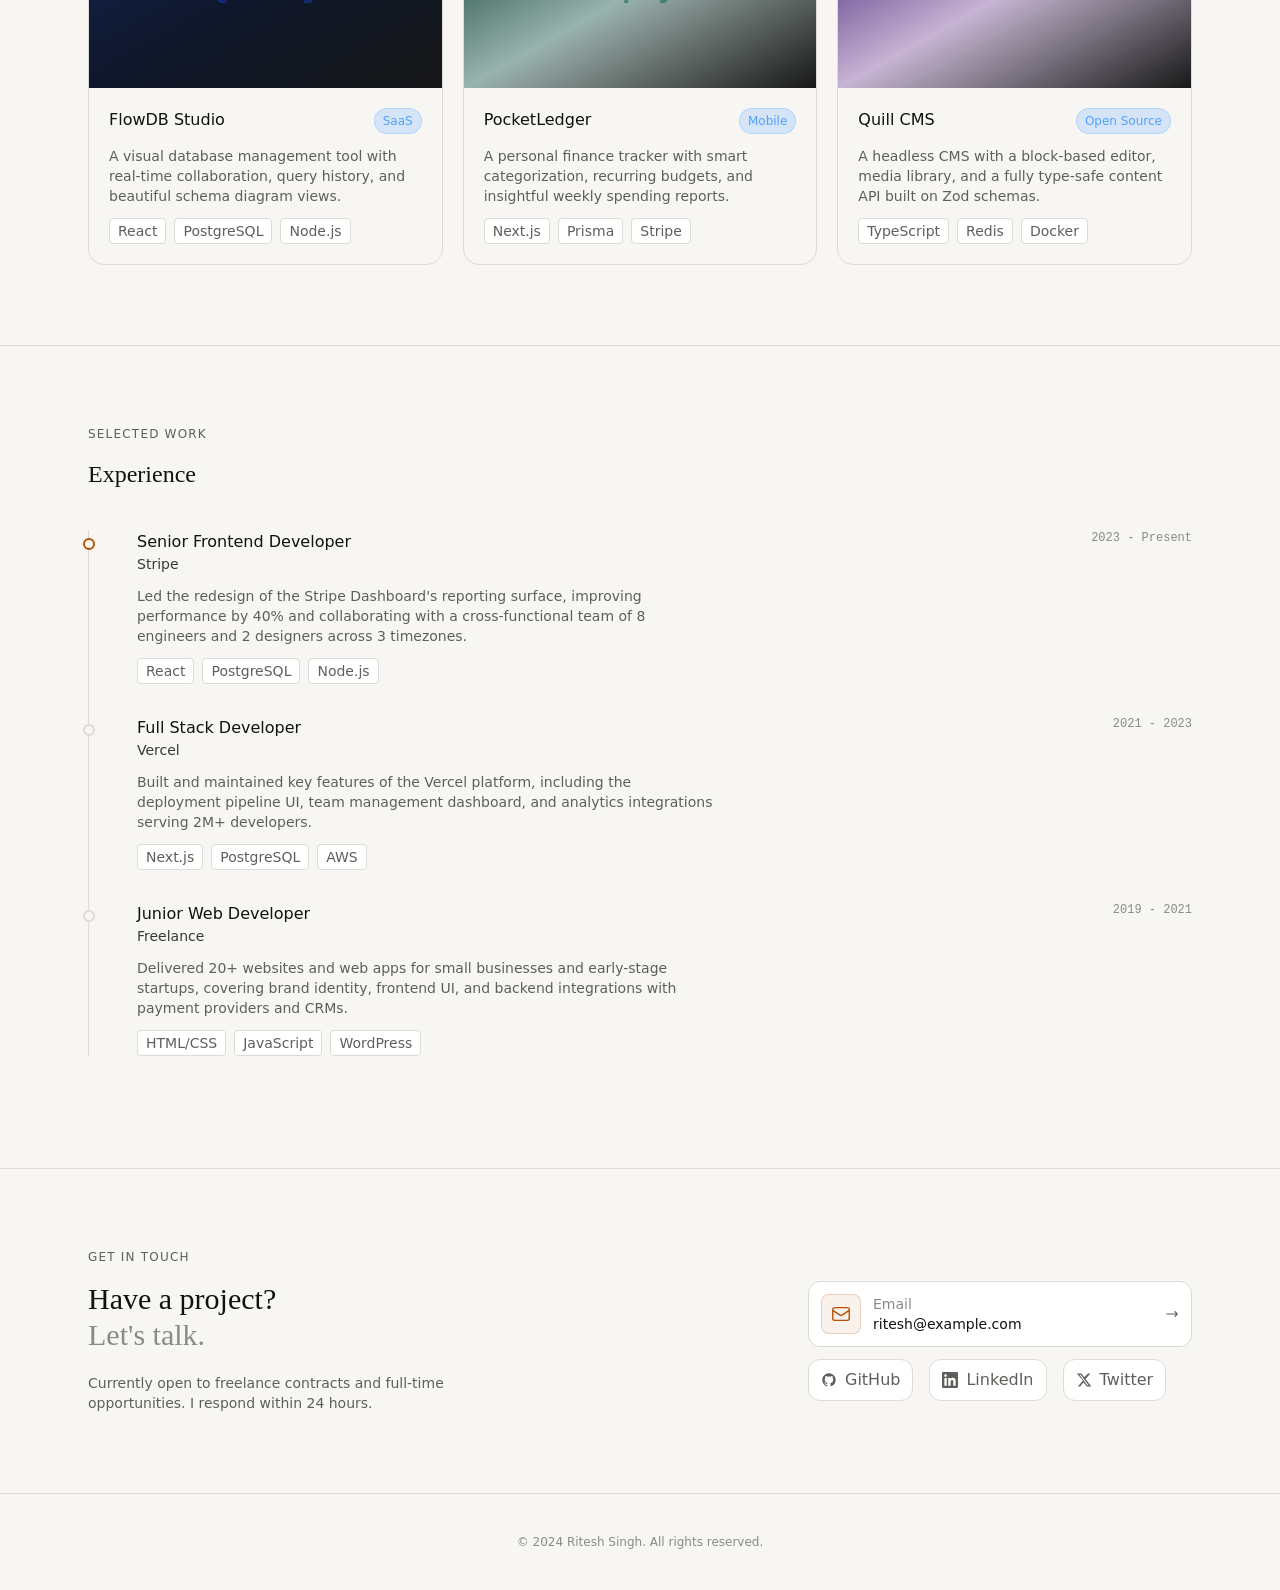
==== commit 6cf50638: "dynamic portfolio" ====
--- a/index.html
+++ b/index.html
@@ -11,7 +11,7 @@
     <body>
         <header class="border-b border-(--border-subtle) fixed inset-x-0 bg-(--navbar-bg) backdrop-blur-xs z-10">
             <nav class="flex justify-between max-w-6xl mx-auto px-6 items-center h-16">
-                <a href="">Ritesh<span class="text-amber-400 text-xl">.</span>dev</a>
+                <a href="">Ritesh<span class="text-amber-400 text-xl">.</span>Geeks</a>
                 <ul class="hidden md:flex items-center gap-6 text-sm text-(--text-3)">
                     <a href="#tech-stack">
                         <li class="cursor-pointer hover:text-(--text-1) transition-all duration-200">Stack</li>
@@ -49,7 +49,7 @@
 
 
                 <figure class="object-cover absolute gap-3 overflow-hidden inline-block p-5 rounded-full md:ml-100 md:mt-1 md:bg-red-500 md-p-0 shadow-2xl md:ring-4 md:bg-cyan-500 shadow-90xl shadow-cyan-500/50 ">
-                    <img src="avatar.png">
+                    <img src=".png">
                 </figure>
 
                 <h1 class="font-serif text-6xl md:text-8xl lg:text-[7rem] font-bold mb-10 animate-fade-in-up-1">
@@ -97,17 +97,17 @@
         </section>
 
 
-                <div class="border-t border-(--border) grid grid-cols-3 pt-10 gap-10 max-w-xs animate-fade-in-up-3 mb-20 mt-10 ml-6 md:ml-50">
+                <div class="border-t border-(--border) grid grid-cols-3 pt-10 gap-10 max-w-xs animate-fade-in-up-3 mt-20 mb-9 ml-6 md:mb-10 md:mt-7 lg:ml-17">
                     <div>
                         <p class="text-md font-semibold mb-1 text-amber-500 ">frontend</p>
                         <p class="text-xs text-(--text-3)">Projects.</p>
                     </div>
                     <div>
-                        <p class="text-md font-semibold mb-1 text-(--text-1) text-amber-500">Backend</p>
+                        <p class="text-md font-semibold mb-1 text-amber-500">Backend</p>
                         <p class="text-xs text-(--text-3)">Years of exp.</p>
                     </div>
                     <div>
-                        <p class="text-md font-semibold mb-1 text-(--text-1) text-amber-500 ">Database</p>
+                        <p class="text-md font-semibold mb-1 text-amber-500 ">Database</p>
                         <p class="text-xs text-(--text-3)">Years of exp.</p>
                     </div>
                 </div>
@@ -500,28 +500,33 @@
                         </a>
 
                         <div class="mt-3 flex gap-4">
-                            <p
-                                class="flex flex-1 items-center gap-2 border border-(--border) px-3 py-2 rounded-xl text-(--text-3) font-light justify-center bg-(--surface-solid) ">
+
+                            <a href="https://github.com/r65280251" class="cursor-pointer">
+                            <p 
+                                class="flex flex-1 items-center gap-2 border border-(--border) px-3 py-2 rounded-xl text-(--text-3) font-light justify-center bg-(--surface-solid) "> 
                                 <svg class="w-4 h-4" fill="currentColor" viewBox="0 0 24 24">
                                     <path
                                         d="M12 2C6.477 2 2 6.484 2 12.017c0 4.425 2.865 8.18 6.839 9.504.5.092.682-.217.682-.483 0-.237-.008-.868-.013-1.703-2.782.605-3.369-1.343-3.369-1.343-.454-1.158-1.11-1.466-1.11-1.466-.908-.62.069-.608.069-.608 1.003.07 1.531 1.032 1.531 1.032.892 1.53 2.341 1.088 2.91.832.092-.647.35-1.088.636-1.338-2.22-.253-4.555-1.113-4.555-4.951 0-1.093.39-1.988 1.029-2.688-.103-.253-.446-1.272.098-2.65 0 0 .84-.27 2.75 1.026A9.564 9.564 0 0112 6.844c.85.004 1.705.115 2.504.337 1.909-1.296 2.747-1.027 2.747-1.027.546 1.379.202 2.398.1 2.651.64.7 1.028 1.595 1.028 2.688 0 3.848-2.339 4.695-4.566 4.942.359.31.678.921.678 1.856 0 1.338-.012 2.419-.012 2.747 0 .268.18.58.688.482A10.019 10.019 0 0022 12.017C22 6.484 17.522 2 12 2z" />
                                 </svg>
                                 GitHub
+                               
                             </p>
-
+                             </a>
+<a href="https://github.com/r65280251" class="cursor-pointer">
                             <p
                                 class="flex flex-1 items-center gap-2 border border-(--border) px-3 py-2 rounded-xl text-(--text-3) font-light justify-center bg-(--surface-solid) ">
                               <svg class="w-4 h-4" fill="currentColor" viewBox="0 0 24 24"><path d="M20.447 20.452h-3.554v-5.569c0-1.328-.027-3.037-1.852-3.037-1.853 0-2.136 1.445-2.136 2.939v5.667H9.351V9h3.414v1.561h.046c.477-.9 1.637-1.85 3.37-1.85 3.601 0 4.267 2.37 4.267 5.455v6.286zM5.337 7.433a2.062 2.062 0 01-2.063-2.065 2.064 2.064 0 112.063 2.065zm1.782 13.019H3.555V9h3.564v11.452zM22.225 0H1.771C.792 0 0 .774 0 1.729v20.542C0 23.227.792 24 1.771 24h20.451C23.2 24 24 23.227 24 22.271V1.729C24 .774 23.2 0 22.222 0h.003z"/></svg>
                                 LinkedIn
                             </p>
-
+</a>
+<a href="https://github.com/r65280251" class="cursor-pointer">
                             <p
                                 class="flex flex-1 items-center gap-2 border border-(--border) px-3 py-2 rounded-xl text-(--text-3) font-light justify-center bg-(--surface-solid) ">
                                 <svg class="w-4 h-4" fill="currentColor" viewBox="0 0 24 24"><path d="M18.244 2.25h3.308l-7.227 8.26 8.502 11.24H16.17l-4.714-6.231-5.401 6.231H2.736l7.73-8.835L1.254 2.25H8.08l4.259 5.63 5.905-5.63zm-1.161 17.52h1.833L7.084 4.126H5.117z"/></svg>
 
                                 Twitter
                             </p>
-
+</a>
 
 
 
--- a/output.css
+++ b/output.css
@@ -67,6 +67,7 @@
     --radius-lg: 0.5rem;
     --radius-xl: 0.75rem;
     --radius-2xl: 1rem;
+    --ease-out: cubic-bezier(0, 0, 0.2, 1);
     --animate-pulse: pulse 2s cubic-bezier(0.4, 0, 0.6, 1) infinite;
     --blur-xs: 4px;
     --blur-2xl: 40px;
@@ -253,6 +254,9 @@
   .top-30 {
     top: calc(var(--spacing) * 30);
   }
+  .-left-1 {
+    left: calc(var(--spacing) * -1);
+  }
   .-left-1\.5 {
     left: calc(var(--spacing) * -1.5);
   }
@@ -280,6 +284,12 @@
   .mx-auto {
     margin-inline: auto;
   }
+  .mt-0 {
+    margin-top: 0px;
+  }
+  .mt-2 {
+    margin-top: calc(var(--spacing) * 2);
+  }
   .mt-2\.5 {
     margin-top: calc(var(--spacing) * 2.5);
   }
@@ -295,6 +305,12 @@
   .mt-12 {
     margin-top: calc(var(--spacing) * 12);
   }
+  .mt-20 {
+    margin-top: calc(var(--spacing) * 20);
+  }
+  .mt-40 {
+    margin-top: calc(var(--spacing) * 40);
+  }
   .mb-1 {
     margin-bottom: var(--spacing);
   }
@@ -313,15 +329,15 @@
   .mb-8 {
     margin-bottom: calc(var(--spacing) * 8);
   }
+  .mb-9 {
+    margin-bottom: calc(var(--spacing) * 9);
+  }
   .mb-10 {
     margin-bottom: calc(var(--spacing) * 10);
   }
   .mb-15 {
     margin-bottom: calc(var(--spacing) * 15);
   }
-  .mb-20 {
-    margin-bottom: calc(var(--spacing) * 20);
-  }
   .ml-6 {
     margin-left: calc(var(--spacing) * 6);
   }
@@ -343,6 +359,9 @@
   .inline-flex {
     display: inline-flex;
   }
+  .table {
+    display: table;
+  }
   .aspect-video {
     aspect-ratio: var(--aspect-video);
   }
@@ -418,9 +437,15 @@
   .flex-1 {
     flex: 1;
   }
+  .border-collapse {
+    border-collapse: collapse;
+  }
   .rotate-180 {
     rotate: 180deg;
   }
+  .transform {
+    transform: var(--tw-rotate-x,) var(--tw-rotate-y,) var(--tw-rotate-z,) var(--tw-skew-x,) var(--tw-skew-y,);
+  }
   .animate-pulse {
     animation: var(--animate-pulse);
   }
@@ -429,6 +454,9 @@
   }
   .cursor-pointer {
     cursor: pointer;
+  }
+  .resize {
+    resize: both;
   }
   .grid-cols-1 {
     grid-template-columns: repeat(1, minmax(0, 1fr));
@@ -540,6 +568,9 @@
   }
   .border-\(--border-subtle\) {
     border-color: var(--border-subtle);
+  }
+  .border-blue-300 {
+    border-color: var(--color-blue-300);
   }
   .border-blue-300\/50 {
     border-color: color-mix(in srgb, oklch(80.9% 0.105 251.813) 50%, transparent);
@@ -547,6 +578,9 @@
       border-color: color-mix(in oklab, var(--color-blue-300) 50%, transparent);
     }
   }
+  .border-white {
+    border-color: var(--color-white);
+  }
   .border-white\/20 {
     border-color: color-mix(in srgb, #fff 20%, transparent);
     @supports (color: color-mix(in lab, red, red)) {
@@ -574,6 +608,9 @@
   .bg-amber-400 {
     background-color: var(--color-amber-400);
   }
+  .bg-black {
+    background-color: var(--color-black);
+  }
   .bg-black\/0 {
     background-color: color-mix(in srgb, #000 0%, transparent);
     @supports (color: color-mix(in lab, red, red)) {
@@ -598,6 +635,9 @@
   .bg-red-400 {
     background-color: var(--color-red-400);
   }
+  .bg-white {
+    background-color: var(--color-white);
+  }
   .bg-white\/10 {
     background-color: color-mix(in srgb, #fff 10%, transparent);
     @supports (color: color-mix(in lab, red, red)) {
@@ -623,6 +663,11 @@
     --tw-gradient-from: var(--color-violet-950);
     --tw-gradient-stops: var(--tw-gradient-via-stops, var(--tw-gradient-position), var(--tw-gradient-from) var(--tw-gradient-from-position), var(--tw-gradient-to) var(--tw-gradient-to-position));
   }
+  .via-purple-900 {
+    --tw-gradient-via: var(--color-purple-900);
+    --tw-gradient-via-stops: var(--tw-gradient-position), var(--tw-gradient-from) var(--tw-gradient-from-position), var(--tw-gradient-via) var(--tw-gradient-via-position), var(--tw-gradient-to) var(--tw-gradient-to-position);
+    --tw-gradient-stops: var(--tw-gradient-via-stops);
+  }
   .via-purple-900\/30 {
     --tw-gradient-via: color-mix(in srgb, oklch(38.1% 0.176 304.987) 30%, transparent);
     @supports (color: color-mix(in lab, red, red)) {
@@ -636,6 +681,11 @@
     --tw-gradient-via-stops: var(--tw-gradient-position), var(--tw-gradient-from) var(--tw-gradient-from-position), var(--tw-gradient-via) var(--tw-gradient-via-position), var(--tw-gradient-to) var(--tw-gradient-to-position);
     --tw-gradient-stops: var(--tw-gradient-via-stops);
   }
+  .via-teal-900 {
+    --tw-gradient-via: var(--color-teal-900);
+    --tw-gradient-via-stops: var(--tw-gradient-position), var(--tw-gradient-from) var(--tw-gradient-from-position), var(--tw-gradient-via) var(--tw-gradient-via-position), var(--tw-gradient-to) var(--tw-gradient-to-position);
+    --tw-gradient-stops: var(--tw-gradient-via-stops);
+  }
   .via-teal-900\/40 {
     --tw-gradient-via: color-mix(in srgb, oklch(38.6% 0.063 188.416) 40%, transparent);
     @supports (color: color-mix(in lab, red, red)) {
@@ -678,6 +728,9 @@
   .px-6 {
     padding-inline: calc(var(--spacing) * 6);
   }
+  .py-0 {
+    padding-block: 0px;
+  }
   .py-0\.5 {
     padding-block: calc(var(--spacing) * 0.5);
   }
@@ -811,6 +864,9 @@
   }
   .text-nowrap {
     text-wrap: nowrap;
+  }
+  .text-wrap {
+    text-wrap: wrap;
   }
   .text-\(--accent\) {
     color: var(--accent);
@@ -845,18 +901,27 @@
   .text-blue-400 {
     color: var(--color-blue-400);
   }
+  .text-blue-800 {
+    color: var(--color-blue-800);
+  }
   .text-blue-800\/50 {
     color: color-mix(in srgb, oklch(42.4% 0.199 265.638) 50%, transparent);
     @supports (color: color-mix(in lab, red, red)) {
       color: color-mix(in oklab, var(--color-blue-800) 50%, transparent);
     }
   }
+  .text-emerald-800 {
+    color: var(--color-emerald-800);
+  }
   .text-emerald-800\/50 {
     color: color-mix(in srgb, oklch(43.2% 0.095 166.913) 50%, transparent);
     @supports (color: color-mix(in lab, red, red)) {
       color: color-mix(in oklab, var(--color-emerald-800) 50%, transparent);
     }
   }
+  .text-violet-800 {
+    color: var(--color-violet-800);
+  }
   .text-violet-800\/50 {
     color: color-mix(in srgb, oklch(43.2% 0.232 292.759) 50%, transparent);
     @supports (color: color-mix(in lab, red, red)) {
@@ -875,12 +940,21 @@
   .italic {
     font-style: italic;
   }
+  .underline {
+    text-decoration-line: underline;
+  }
   .opacity-0 {
     opacity: 0%;
   }
   .shadow-2xl {
     --tw-shadow: 0 25px 50px -12px var(--tw-shadow-color, rgb(0 0 0 / 0.25));
     box-shadow: var(--tw-inset-shadow), var(--tw-inset-ring-shadow), var(--tw-ring-offset-shadow), var(--tw-ring-shadow), var(--tw-shadow);
+  }
+  .shadow-cyan-500 {
+    --tw-shadow-color: oklch(71.5% 0.143 215.221);
+    @supports (color: color-mix(in lab, red, red)) {
+      --tw-shadow-color: color-mix(in oklab, var(--color-cyan-500) var(--tw-shadow-alpha), transparent);
+    }
   }
   .shadow-cyan-500\/50 {
     --tw-shadow-color: color-mix(in srgb, oklch(71.5% 0.143 215.221) 50%, transparent);
@@ -888,6 +962,10 @@
       --tw-shadow-color: color-mix(in oklab, color-mix(in oklab, var(--color-cyan-500) 50%, transparent) var(--tw-shadow-alpha), transparent);
     }
   }
+  .outline {
+    outline-style: var(--tw-outline-style);
+    outline-width: 1px;
+  }
   .backdrop-blur-2xl {
     --tw-backdrop-blur: blur(var(--blur-2xl));
     -webkit-backdrop-filter: var(--tw-backdrop-blur,) var(--tw-backdrop-brightness,) var(--tw-backdrop-contrast,) var(--tw-backdrop-grayscale,) var(--tw-backdrop-hue-rotate,) var(--tw-backdrop-invert,) var(--tw-backdrop-opacity,) var(--tw-backdrop-saturate,) var(--tw-backdrop-sepia,);
@@ -898,6 +976,15 @@
     -webkit-backdrop-filter: var(--tw-backdrop-blur,) var(--tw-backdrop-brightness,) var(--tw-backdrop-contrast,) var(--tw-backdrop-grayscale,) var(--tw-backdrop-hue-rotate,) var(--tw-backdrop-invert,) var(--tw-backdrop-opacity,) var(--tw-backdrop-saturate,) var(--tw-backdrop-sepia,);
     backdrop-filter: var(--tw-backdrop-blur,) var(--tw-backdrop-brightness,) var(--tw-backdrop-contrast,) var(--tw-backdrop-grayscale,) var(--tw-backdrop-hue-rotate,) var(--tw-backdrop-invert,) var(--tw-backdrop-opacity,) var(--tw-backdrop-saturate,) var(--tw-backdrop-sepia,);
   }
+  .backdrop-filter {
+    -webkit-backdrop-filter: var(--tw-backdrop-blur,) var(--tw-backdrop-brightness,) var(--tw-backdrop-contrast,) var(--tw-backdrop-grayscale,) var(--tw-backdrop-hue-rotate,) var(--tw-backdrop-invert,) var(--tw-backdrop-opacity,) var(--tw-backdrop-saturate,) var(--tw-backdrop-sepia,);
+    backdrop-filter: var(--tw-backdrop-blur,) var(--tw-backdrop-brightness,) var(--tw-backdrop-contrast,) var(--tw-backdrop-grayscale,) var(--tw-backdrop-hue-rotate,) var(--tw-backdrop-invert,) var(--tw-backdrop-opacity,) var(--tw-backdrop-saturate,) var(--tw-backdrop-sepia,);
+  }
+  .transition {
+    transition-property: color, background-color, border-color, outline-color, text-decoration-color, fill, stroke, --tw-gradient-from, --tw-gradient-via, --tw-gradient-to, opacity, box-shadow, transform, translate, scale, rotate, filter, -webkit-backdrop-filter, backdrop-filter, display, content-visibility, overlay, pointer-events;
+    transition-timing-function: var(--tw-ease, var(--default-transition-timing-function));
+    transition-duration: var(--tw-duration, var(--default-transition-duration));
+  }
   .transition-all {
     transition-property: all;
     transition-timing-function: var(--tw-ease, var(--default-transition-timing-function));
@@ -915,6 +1002,10 @@
     --tw-duration: 400ms;
     transition-duration: 400ms;
   }
+  .ease-out {
+    --tw-ease: var(--ease-out);
+    transition-timing-function: var(--ease-out);
+  }
   @media (hover: hover) {
     .group-hover\:bg-black\/35:is(:where(.group):hover *) {
       background-color: color-mix(in srgb, #000 35%, transparent);
@@ -959,6 +1050,9 @@
     }
   }
   @media (width >= 40rem) {
+    .sm\:ml-9 {
+      margin-left: calc(var(--spacing) * 9);
+    }
     .sm\:flex-row {
       flex-direction: row;
     }
@@ -970,8 +1064,29 @@
     .md\:mt-1 {
       margin-top: var(--spacing);
     }
-    .md\:ml-50 {
-      margin-left: calc(var(--spacing) * 50);
+    .md\:mt-7 {
+      margin-top: calc(var(--spacing) * 7);
+    }
+    .md\:mt-10 {
+      margin-top: calc(var(--spacing) * 10);
+    }
+    .md\:mb-10 {
+      margin-bottom: calc(var(--spacing) * 10);
+    }
+    .md\:ml-6 {
+      margin-left: calc(var(--spacing) * 6);
+    }
+    .md\:ml-16 {
+      margin-left: calc(var(--spacing) * 16);
+    }
+    .md\:ml-17 {
+      margin-left: calc(var(--spacing) * 17);
+    }
+    .md\:ml-20 {
+      margin-left: calc(var(--spacing) * 20);
+    }
+    .md\:ml-30 {
+      margin-left: calc(var(--spacing) * 30);
     }
     .md\:ml-100 {
       margin-left: calc(var(--spacing) * 100);
@@ -1014,6 +1129,9 @@
   @media (width >= 64rem) {
     .lg\:col-span-1 {
       grid-column: span 1 / span 1;
+    }
+    .lg\:ml-17 {
+      margin-left: calc(var(--spacing) * 17);
     }
     .lg\:block {
       display: block;
@@ -1116,6 +1234,26 @@
 .animate-fade-in-up-3 {
   animation: fadeInUp 0.6s ease-out 0.45s both;
 }
+@property --tw-rotate-x {
+  syntax: "*";
+  inherits: false;
+}
+@property --tw-rotate-y {
+  syntax: "*";
+  inherits: false;
+}
+@property --tw-rotate-z {
+  syntax: "*";
+  inherits: false;
+}
+@property --tw-skew-x {
+  syntax: "*";
+  inherits: false;
+}
+@property --tw-skew-y {
+  syntax: "*";
+  inherits: false;
+}
 @property --tw-border-style {
   syntax: "*";
   inherits: false;
@@ -1240,6 +1378,11 @@
   inherits: false;
   initial-value: 0 0 #0000;
 }
+@property --tw-outline-style {
+  syntax: "*";
+  inherits: false;
+  initial-value: solid;
+}
 @property --tw-backdrop-blur {
   syntax: "*";
   inherits: false;
@@ -1277,6 +1420,10 @@
   inherits: false;
 }
 @property --tw-duration {
+  syntax: "*";
+  inherits: false;
+}
+@property --tw-ease {
   syntax: "*";
   inherits: false;
 }
@@ -1303,6 +1450,11 @@
 @layer properties {
   @supports ((-webkit-hyphens: none) and (not (margin-trim: inline))) or ((-moz-orient: inline) and (not (color:rgb(from red r g b)))) {
     *, ::before, ::after, ::backdrop {
+      --tw-rotate-x: initial;
+      --tw-rotate-y: initial;
+      --tw-rotate-z: initial;
+      --tw-skew-x: initial;
+      --tw-skew-y: initial;
       --tw-border-style: solid;
       --tw-gradient-position: initial;
       --tw-gradient-from: #0000;
@@ -1330,6 +1482,7 @@
       --tw-ring-offset-width: 0px;
       --tw-ring-offset-color: #fff;
       --tw-ring-offset-shadow: 0 0 #0000;
+      --tw-outline-style: solid;
       --tw-backdrop-blur: initial;
       --tw-backdrop-brightness: initial;
       --tw-backdrop-contrast: initial;
@@ -1340,6 +1493,7 @@
       --tw-backdrop-saturate: initial;
       --tw-backdrop-sepia: initial;
       --tw-duration: initial;
+      --tw-ease: initial;
       --tw-translate-x: 0;
       --tw-translate-y: 0;
       --tw-translate-z: 0;
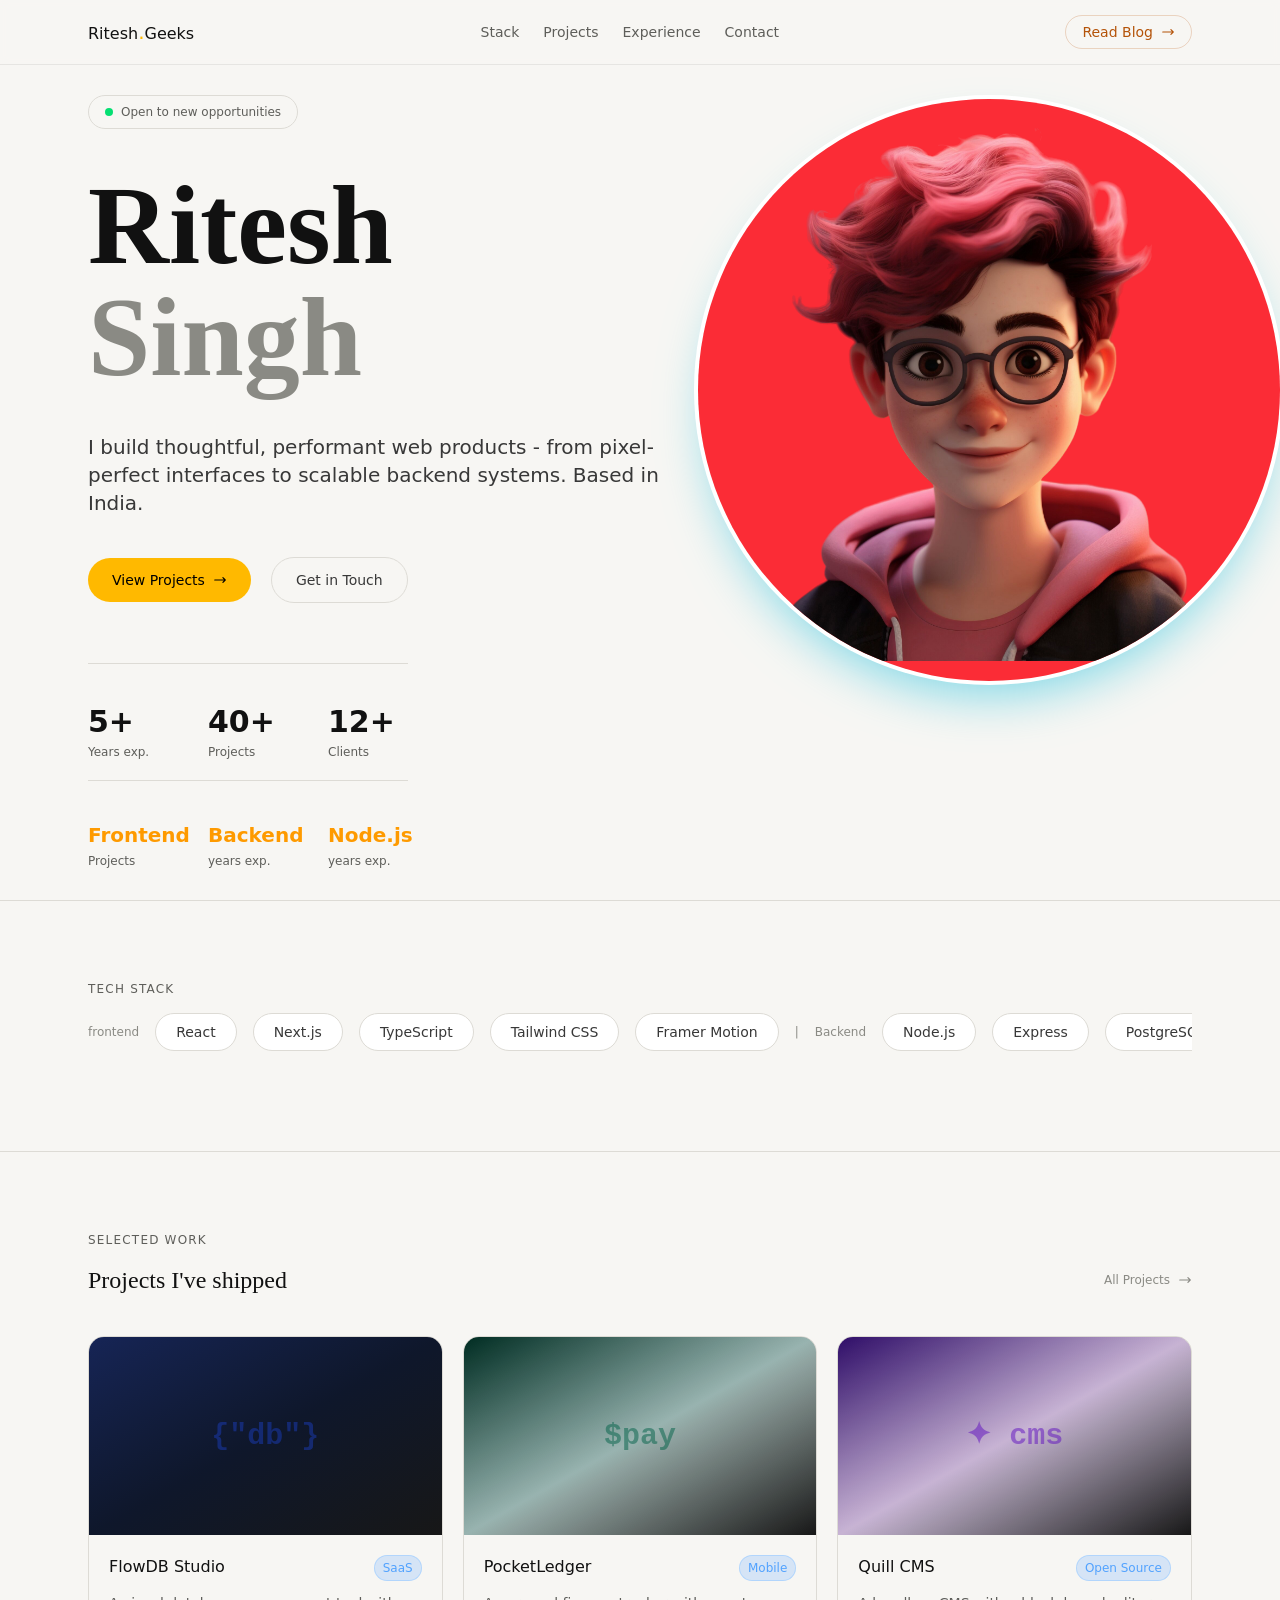
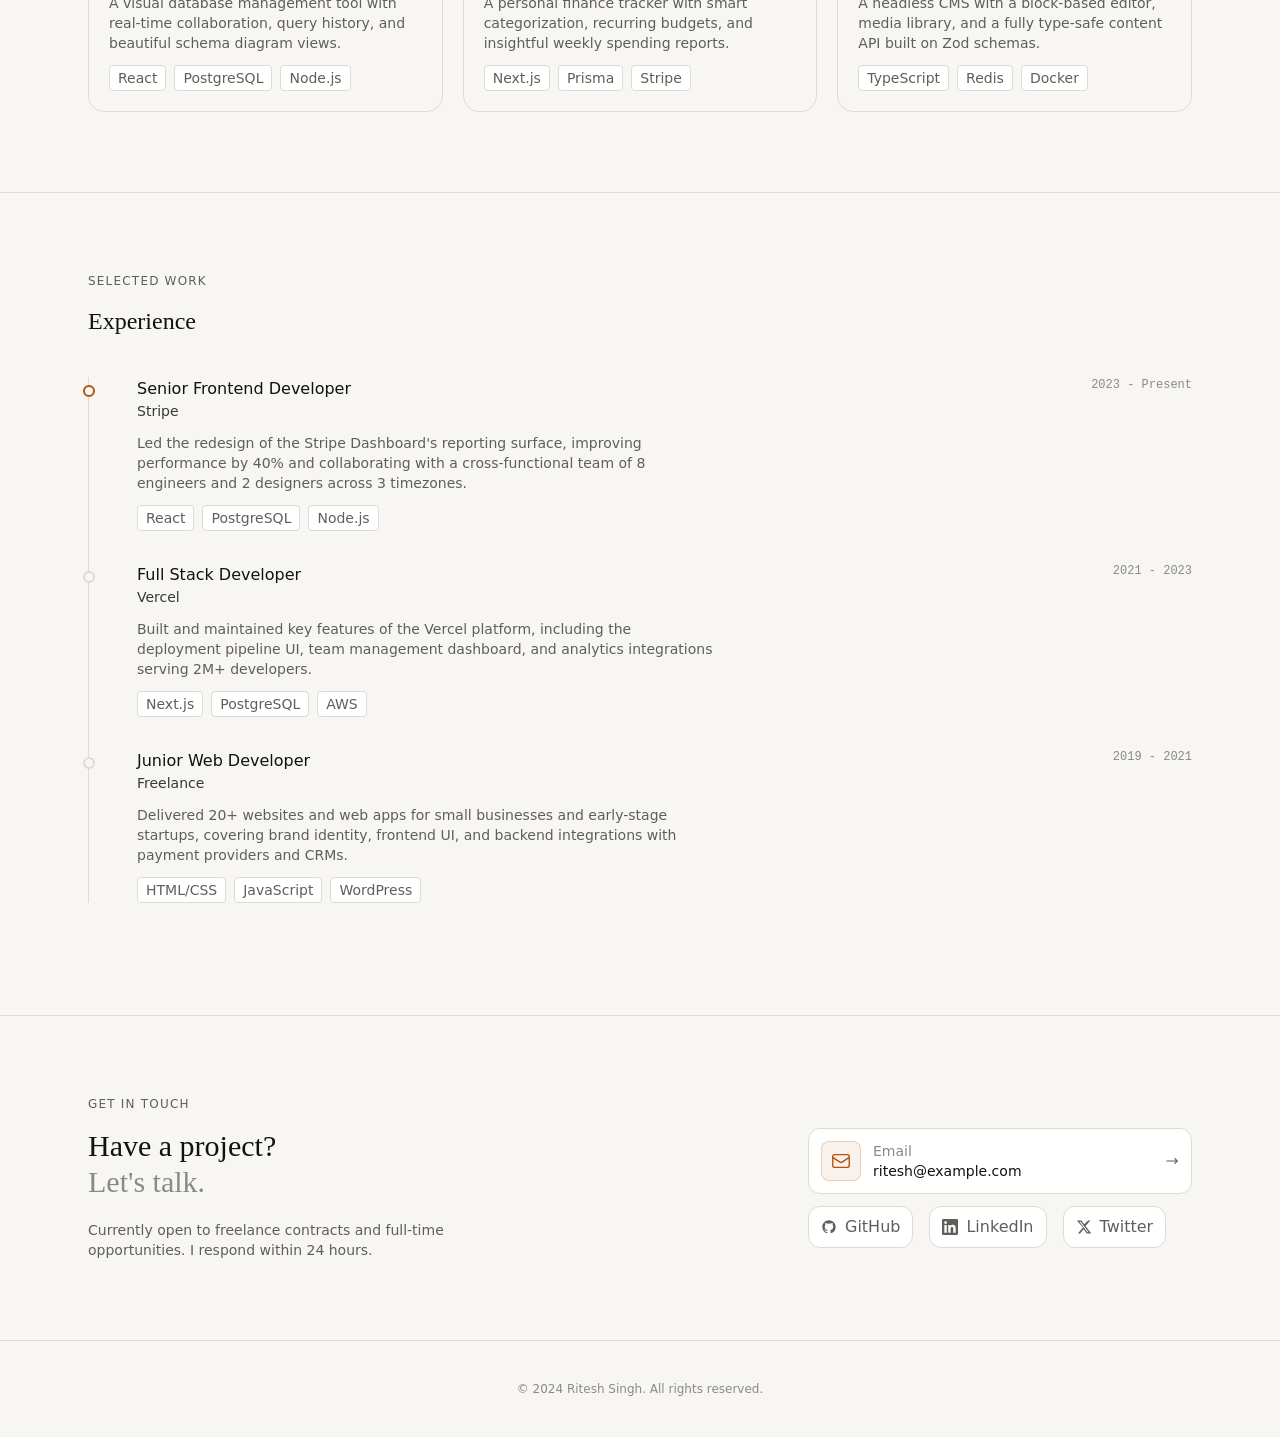
==== commit 1a6af65d: "dynamic portfolio" ====
--- a/index.html
+++ b/index.html
@@ -39,7 +39,7 @@
         </header>
 
         <section class="min-h-screen pt-16 flex flex-col justify-center items-center">
-            <div class="max-w-6xl mx-auto px-6 text-white w-full">
+            <div class="max-w-6xl mx- px-6 text-white w-full">
 
                 <div
                     class="inline-flex items-center gap-2 border border-(--border) px-4 py-2 rounded-full text-xs text-(--text-3) mb-10 animate-fade-in-up">
@@ -48,8 +48,8 @@
                 </div>
 
 
-                <figure class="object-cover absolute gap-3 overflow-hidden inline-block p-5 rounded-full md:ml-100 md:mt-1 md:bg-red-500 md-p-0 shadow-2xl md:ring-4 md:bg-cyan-500 shadow-90xl shadow-cyan-500/50 ">
-                    <img src=".png">
+                <figure class="object-cover absolute gap-3   overflow-hidden inline-block p-5 rounded-full md:ml-100 md:mt-1 md:bg-red-500 md-p-0 shadow-2xl md:ring-4 md:bg-cyan-500 shadow-90xl shadow-cyan-500/50 animate-fade-in-up hover:-translate-y-4 animation-all duration-800 ">
+                    <img src="avatar.png">
                 </figure>
 
                 <h1 class="font-serif text-6xl md:text-8xl lg:text-[7rem] font-bold mb-10 animate-fade-in-up-1">
@@ -73,7 +73,7 @@
                                 d="M17 8l4 4m0 0l-4 4m4-4H3" />
                         </svg>
                     </a>
-                    <a href="" class=" rounded-full px-6 py-3 border border-(--border) text-(--text-2) text-sm">Get in
+                    <a href="" class=" rounded-full px-6 py-3 border border-(--border) text-(--text-2) text-sm hover:bg-(--text-3) hover:text-(--text-1) transition-all duration-300">Get in
                         Touch</a>
                 </div>
 
@@ -92,31 +92,29 @@
                     </div>
                 </div>
 
-
-            </div>
+                <div class="border-t border-(--border) grid grid-cols-3 pt-10 gap-10 max-w-xs animate-fade-in-up-3 mt-5 ">
+                    <div>
+                        <p class="text-xl font-semibold mb-1 text-amber-500">Frontend</p>
+                        <p class="text-xs text-(--text-3)">Projects</p>
+                    </div>
+                    <div>
+                        <p class="text-xl font-semibold mb-1 text-amber-500">Backend</p>
+                        <p class="text-xs text-(--text-3)">years exp.</p>
+                    </div>
+                    <div>
+                        <p class="text-xl font-semibold mb-1 text-amber-500">Node.js</p>
+                        <p class="text-xs text-(--text-3)">years exp.</p>
+                    </div>
+                </div>
+</div>
+
         </section>
 
 
-                <div class="border-t border-(--border) grid grid-cols-3 pt-10 gap-10 max-w-xs animate-fade-in-up-3 mt-20 mb-9 ml-6 md:mb-10 md:mt-7 lg:ml-17">
-                    <div>
-                        <p class="text-md font-semibold mb-1 text-amber-500 ">frontend</p>
-                        <p class="text-xs text-(--text-3)">Projects.</p>
-                    </div>
-                    <div>
-                        <p class="text-md font-semibold mb-1 text-amber-500">Backend</p>
-                        <p class="text-xs text-(--text-3)">Years of exp.</p>
-                    </div>
-                    <div>
-                        <p class="text-md font-semibold mb-1 text-amber-500 ">Database</p>
-                        <p class="text-xs text-(--text-3)">Years of exp.</p>
-                    </div>
-                </div>
-
-
-            </div>
-
-            
-        </section>
+
+
+
+
 
 
         <section id="tech-stack" class="border-t border-(--border) py-20">
--- a/output.css
+++ b/output.css
@@ -16,6 +16,7 @@
     --color-emerald-950: oklch(26.2% 0.051 172.552);
     --color-teal-900: oklch(38.6% 0.063 188.416);
     --color-cyan-500: oklch(71.5% 0.143 215.221);
+    --color-sky-300: oklch(82.8% 0.111 230.318);
     --color-blue-300: oklch(80.9% 0.105 251.813);
     --color-blue-400: oklch(70.7% 0.165 254.624);
     --color-blue-800: oklch(42.4% 0.199 265.638);
@@ -68,7 +69,9 @@
     --radius-xl: 0.75rem;
     --radius-2xl: 1rem;
     --ease-out: cubic-bezier(0, 0, 0.2, 1);
+    --animate-ping: ping 1s cubic-bezier(0, 0, 0.2, 1) infinite;
     --animate-pulse: pulse 2s cubic-bezier(0.4, 0, 0.6, 1) infinite;
+    --animate-bounce: bounce 1s infinite;
     --blur-xs: 4px;
     --blur-2xl: 40px;
     --aspect-video: 16 / 9;
@@ -248,6 +251,9 @@
   .inset-x-0 {
     inset-inline: 0px;
   }
+  .inset-y-0 {
+    inset-block: 0px;
+  }
   .top-2 {
     top: calc(var(--spacing) * 2);
   }
@@ -259,6 +265,9 @@
   }
   .-left-1\.5 {
     left: calc(var(--spacing) * -1.5);
+  }
+  .left-6 {
+    left: calc(var(--spacing) * 6);
   }
   .z-10 {
     z-index: 10;
@@ -284,9 +293,6 @@
   .mx-auto {
     margin-inline: auto;
   }
-  .mt-0 {
-    margin-top: 0px;
-  }
   .mt-2 {
     margin-top: calc(var(--spacing) * 2);
   }
@@ -296,20 +302,23 @@
   .mt-3 {
     margin-top: calc(var(--spacing) * 3);
   }
+  .mt-4 {
+    margin-top: calc(var(--spacing) * 4);
+  }
+  .mt-5 {
+    margin-top: calc(var(--spacing) * 5);
+  }
   .mt-6 {
     margin-top: calc(var(--spacing) * 6);
   }
-  .mt-10 {
-    margin-top: calc(var(--spacing) * 10);
-  }
   .mt-12 {
     margin-top: calc(var(--spacing) * 12);
   }
   .mt-20 {
     margin-top: calc(var(--spacing) * 20);
   }
-  .mt-40 {
-    margin-top: calc(var(--spacing) * 40);
+  .mr-180 {
+    margin-right: calc(var(--spacing) * 180);
   }
   .mb-1 {
     margin-bottom: var(--spacing);
@@ -326,6 +335,9 @@
   .mb-6 {
     margin-bottom: calc(var(--spacing) * 6);
   }
+  .mb-7 {
+    margin-bottom: calc(var(--spacing) * 7);
+  }
   .mb-8 {
     margin-bottom: calc(var(--spacing) * 8);
   }
@@ -338,9 +350,15 @@
   .mb-15 {
     margin-bottom: calc(var(--spacing) * 15);
   }
+  .ml-3 {
+    margin-left: calc(var(--spacing) * 3);
+  }
   .ml-6 {
     margin-left: calc(var(--spacing) * 6);
   }
+  .ml-16 {
+    margin-left: calc(var(--spacing) * 16);
+  }
   .contents {
     display: contents;
   }
@@ -440,11 +458,37 @@
   .border-collapse {
     border-collapse: collapse;
   }
+  .-translate-z-8 {
+    --tw-translate-z: calc(var(--spacing) * -8);
+    translate: var(--tw-translate-x) var(--tw-translate-y) var(--tw-translate-z);
+  }
+  .translate-z-12 {
+    --tw-translate-z: calc(var(--spacing) * 12);
+    translate: var(--tw-translate-x) var(--tw-translate-y) var(--tw-translate-z);
+  }
   .rotate-180 {
     rotate: 180deg;
   }
+  .rotate-x-0 {
+    --tw-rotate-x: rotateX(0deg);
+    transform: var(--tw-rotate-x,) var(--tw-rotate-y,) var(--tw-rotate-z,) var(--tw-skew-x,) var(--tw-skew-y,);
+  }
+  .rotate-x-50 {
+    --tw-rotate-x: rotateX(50deg);
+    transform: var(--tw-rotate-x,) var(--tw-rotate-y,) var(--tw-rotate-z,) var(--tw-skew-x,) var(--tw-skew-y,);
+  }
+  .rotate-z-45 {
+    --tw-rotate-z: rotateZ(45deg);
+    transform: var(--tw-rotate-x,) var(--tw-rotate-y,) var(--tw-rotate-z,) var(--tw-skew-x,) var(--tw-skew-y,);
+  }
   .transform {
     transform: var(--tw-rotate-x,) var(--tw-rotate-y,) var(--tw-rotate-z,) var(--tw-skew-x,) var(--tw-skew-y,);
+  }
+  .animate-bounce {
+    animation: var(--animate-bounce);
+  }
+  .animate-ping {
+    animation: var(--animate-ping);
   }
   .animate-pulse {
     animation: var(--animate-pulse);
@@ -635,6 +679,15 @@
   .bg-red-400 {
     background-color: var(--color-red-400);
   }
+  .bg-sky-300 {
+    background-color: var(--color-sky-300);
+  }
+  .bg-sky-300\/75 {
+    background-color: color-mix(in srgb, oklch(82.8% 0.111 230.318) 75%, transparent);
+    @supports (color: color-mix(in lab, red, red)) {
+      background-color: color-mix(in oklab, var(--color-sky-300) 75%, transparent);
+    }
+  }
   .bg-white {
     background-color: var(--color-white);
   }
@@ -701,12 +754,18 @@
   .object-cover {
     object-fit: cover;
   }
+  .p-1 {
+    padding: var(--spacing);
+  }
   .p-2 {
     padding: calc(var(--spacing) * 2);
   }
   .p-3 {
     padding: calc(var(--spacing) * 3);
   }
+  .p-4 {
+    padding: calc(var(--spacing) * 4);
+  }
   .p-5 {
     padding: calc(var(--spacing) * 5);
   }
@@ -757,6 +816,9 @@
   }
   .py-20 {
     padding-block: calc(var(--spacing) * 20);
+  }
+  .pt-1 {
+    padding-top: var(--spacing);
   }
   .pt-5 {
     padding-top: calc(var(--spacing) * 5);
@@ -990,6 +1052,14 @@
     transition-timing-function: var(--tw-ease, var(--default-transition-timing-function));
     transition-duration: var(--tw-duration, var(--default-transition-duration));
   }
+  .duration-5 {
+    --tw-duration: 5ms;
+    transition-duration: 5ms;
+  }
+  .duration-75 {
+    --tw-duration: 75ms;
+    transition-duration: 75ms;
+  }
   .duration-200 {
     --tw-duration: 200ms;
     transition-duration: 200ms;
@@ -1002,9 +1072,16 @@
     --tw-duration: 400ms;
     transition-duration: 400ms;
   }
+  .duration-800 {
+    --tw-duration: 800ms;
+    transition-duration: 800ms;
+  }
   .ease-out {
     --tw-ease: var(--ease-out);
     transition-timing-function: var(--ease-out);
+  }
+  .transform-3d {
+    transform-style: preserve-3d;
   }
   @media (hover: hover) {
     .group-hover\:bg-black\/35:is(:where(.group):hover *) {
@@ -1022,6 +1099,21 @@
       --tw-translate-y: calc(var(--spacing) * -1.5);
       translate: var(--tw-translate-x) var(--tw-translate-y);
     }
+    .hover\:-translate-y-4:hover {
+      --tw-translate-y: calc(var(--spacing) * -4);
+      translate: var(--tw-translate-x) var(--tw-translate-y);
+    }
+    .hover\:translate-z-12:hover {
+      --tw-translate-z: calc(var(--spacing) * 12);
+      translate: var(--tw-translate-x) var(--tw-translate-y) var(--tw-translate-z);
+    }
+    .hover\:rotate-x-0:hover {
+      --tw-rotate-x: rotateX(0deg);
+      transform: var(--tw-rotate-x,) var(--tw-rotate-y,) var(--tw-rotate-z,) var(--tw-skew-x,) var(--tw-skew-y,);
+    }
+    .hover\:transform:hover {
+      transform: var(--tw-rotate-x,) var(--tw-rotate-y,) var(--tw-rotate-z,) var(--tw-skew-x,) var(--tw-skew-y,);
+    }
     .hover\:border-\(--accent\):hover {
       border-color: var(--accent);
     }
@@ -1039,20 +1131,49 @@
     .hover\:bg-\(--accent-dim\):hover {
       background-color: var(--accent-dim);
     }
+    .hover\:bg-\(--text\):hover {
+      background-color: var(--text);
+    }
+    .hover\:bg-\(--text-1\):hover {
+      background-color: var(--text-1);
+    }
+    .hover\:bg-\(--text-2\):hover {
+      background-color: var(--text-2);
+    }
+    .hover\:bg-\(--text-3\):hover {
+      background-color: var(--text-3);
+    }
+    .hover\:bg-\(--text-4\):hover {
+      background-color: var(--text-4);
+    }
     .hover\:bg-amber-300:hover {
       background-color: var(--color-amber-300);
     }
+    .hover\:bg-sky-300\/75:hover {
+      background-color: color-mix(in srgb, oklch(82.8% 0.111 230.318) 75%, transparent);
+    }
+    @supports (color: color-mix(in lab, red, red)) {
+      .hover\:bg-sky-300\/75:hover {
+        background-color: color-mix(in oklab, var(--color-sky-300) 75%, transparent);
+      }
+    }
+    .hover\:bg-white:hover {
+      background-color: var(--color-white);
+    }
     .hover\:text-\(--accent\):hover {
       color: var(--accent);
     }
+    .hover\:text-\(--text\):hover {
+      color: var(--text);
+    }
     .hover\:text-\(--text-1\):hover {
       color: var(--text-1);
     }
+    .hover\:text-\(--text-4\):hover {
+      color: var(--text-4);
+    }
   }
   @media (width >= 40rem) {
-    .sm\:ml-9 {
-      margin-left: calc(var(--spacing) * 9);
-    }
     .sm\:flex-row {
       flex-direction: row;
     }
@@ -1067,26 +1188,32 @@
     .md\:mt-7 {
       margin-top: calc(var(--spacing) * 7);
     }
-    .md\:mt-10 {
-      margin-top: calc(var(--spacing) * 10);
+    .md\:mr-2 {
+      margin-right: calc(var(--spacing) * 2);
+    }
+    .md\:mr-50 {
+      margin-right: calc(var(--spacing) * 50);
+    }
+    .md\:mr-70 {
+      margin-right: calc(var(--spacing) * 70);
+    }
+    .md\:mr-90 {
+      margin-right: calc(var(--spacing) * 90);
+    }
+    .md\:mr-140 {
+      margin-right: calc(var(--spacing) * 140);
+    }
+    .md\:mr-180 {
+      margin-right: calc(var(--spacing) * 180);
+    }
+    .md\:mr-190 {
+      margin-right: calc(var(--spacing) * 190);
     }
     .md\:mb-10 {
       margin-bottom: calc(var(--spacing) * 10);
     }
-    .md\:ml-6 {
-      margin-left: calc(var(--spacing) * 6);
-    }
-    .md\:ml-16 {
-      margin-left: calc(var(--spacing) * 16);
-    }
-    .md\:ml-17 {
-      margin-left: calc(var(--spacing) * 17);
-    }
-    .md\:ml-20 {
-      margin-left: calc(var(--spacing) * 20);
-    }
-    .md\:ml-30 {
-      margin-left: calc(var(--spacing) * 30);
+    .md\:ml-2 {
+      margin-left: calc(var(--spacing) * 2);
     }
     .md\:ml-100 {
       margin-left: calc(var(--spacing) * 100);
@@ -1132,6 +1259,9 @@
     }
     .lg\:ml-17 {
       margin-left: calc(var(--spacing) * 17);
+    }
+    .lg\:ml-47 {
+      margin-left: calc(var(--spacing) * 47);
     }
     .lg\:block {
       display: block;
@@ -1234,6 +1364,21 @@
 .animate-fade-in-up-3 {
   animation: fadeInUp 0.6s ease-out 0.45s both;
 }
+@property --tw-translate-x {
+  syntax: "*";
+  inherits: false;
+  initial-value: 0;
+}
+@property --tw-translate-y {
+  syntax: "*";
+  inherits: false;
+  initial-value: 0;
+}
+@property --tw-translate-z {
+  syntax: "*";
+  inherits: false;
+  initial-value: 0;
+}
 @property --tw-rotate-x {
   syntax: "*";
   inherits: false;
@@ -1427,29 +1572,33 @@
   syntax: "*";
   inherits: false;
 }
-@property --tw-translate-x {
-  syntax: "*";
-  inherits: false;
-  initial-value: 0;
-}
-@property --tw-translate-y {
-  syntax: "*";
-  inherits: false;
-  initial-value: 0;
-}
-@property --tw-translate-z {
-  syntax: "*";
-  inherits: false;
-  initial-value: 0;
+@keyframes ping {
+  75%, 100% {
+    transform: scale(2);
+    opacity: 0;
+  }
 }
 @keyframes pulse {
   50% {
     opacity: 0.5;
   }
 }
+@keyframes bounce {
+  0%, 100% {
+    transform: translateY(-25%);
+    animation-timing-function: cubic-bezier(0.8, 0, 1, 1);
+  }
+  50% {
+    transform: none;
+    animation-timing-function: cubic-bezier(0, 0, 0.2, 1);
+  }
+}
 @layer properties {
   @supports ((-webkit-hyphens: none) and (not (margin-trim: inline))) or ((-moz-orient: inline) and (not (color:rgb(from red r g b)))) {
     *, ::before, ::after, ::backdrop {
+      --tw-translate-x: 0;
+      --tw-translate-y: 0;
+      --tw-translate-z: 0;
       --tw-rotate-x: initial;
       --tw-rotate-y: initial;
       --tw-rotate-z: initial;
@@ -1494,9 +1643,6 @@
       --tw-backdrop-sepia: initial;
       --tw-duration: initial;
       --tw-ease: initial;
-      --tw-translate-x: 0;
-      --tw-translate-y: 0;
-      --tw-translate-z: 0;
-    }
-  }
-}
+    }
+  }
+}
